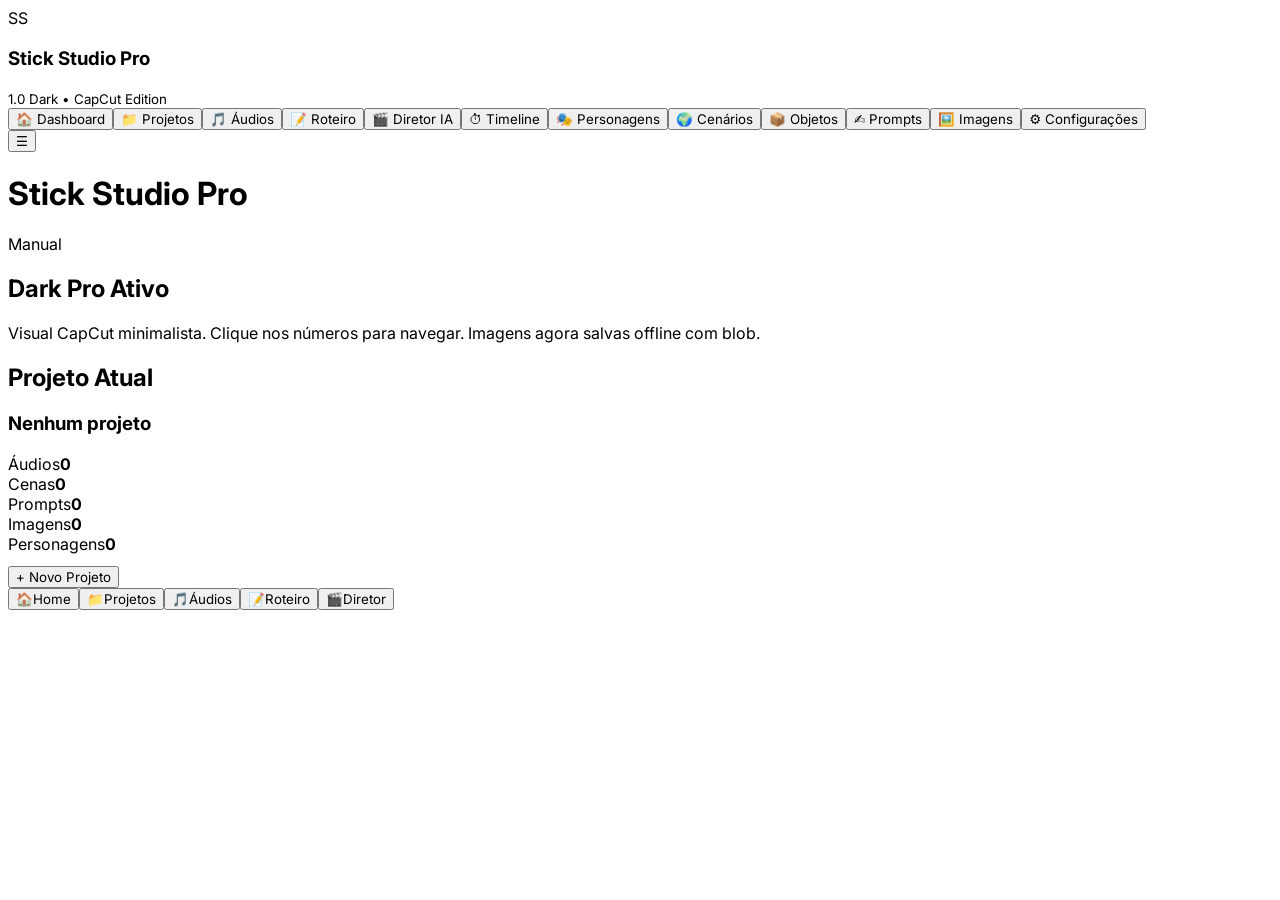
==== index.html @ 5a3b192b "Jj Teste do meu app" ====
<!DOCTYPE html><html lang="pt-BR"><head><meta charset="UTF-8"><meta name="viewport" content="width=device-width,initial-scale=1,maximum-scale=1,viewport-fit=cover">
<title>Stick Studio AI Pro - Dark</title><link rel="manifest" href="manifest.json"><meta name="theme-color" content="#0A0A0A"><link rel="stylesheet" href="css/app.css">
<link rel="preconnect" href="https://fonts.googleapis.com"><style>@import url('https://fonts.googleapis.com/css2?family=Inter:wght@400;500;600;700;800&display=swap');*{font-family:Inter,system-ui,sans-serif}</style>
</head><body>
<aside id="drawer"><div class="drawer-header"><div class="logo">SS</div><div><h3>Stick Studio Pro</h3><small>1.0 Dark • CapCut Edition</small></div></div>
<nav>
<button id="menuDashboard">🏠 Dashboard</button><button id="menuProjects">📁 Projetos</button><button id="menuAudio">🎵 Áudios</button><button id="menuStory">📝 Roteiro</button><button id="menuDirector">🎬 Diretor IA</button><button id="menuTimeline">⏱ Timeline</button><button id="menuCharacters">🎭 Personagens</button><button id="menuLocations">🌍 Cenários</button><button id="menuObjects">📦 Objetos</button><button id="menuPrompts">✍ Prompts</button><button id="menuImages">🖼️ Imagens</button><button id="menuSettings">⚙ Configurações</button>
</nav></aside><div id="overlay"></div>
<header><button id="menuButton">☰</button><h1>Stick Studio Pro</h1><span id="modeBadge">Manual</span></header>
<main id="appPages">
<section id="dashboardPage" class="app-page"><div class="welcome-card"><h2>Dark Pro Ativo</h2><p>Visual CapCut minimalista. Clique nos números para navegar. Imagens agora salvas offline com blob.</p></div>
<div class="dashboard-card"><h2>Projeto Atual</h2><h3 id="currentProject">Nenhum projeto</h3><div class="stats"><div class="stat"><span>Áudios</span><strong id="audioCount">0</strong></div><div class="stat"><span>Cenas</span><strong id="sceneCount">0</strong></div><div class="stat"><span>Prompts</span><strong id="promptCount">0</strong></div><div class="stat"><span>Imagens</span><strong id="imageCount">0</strong></div><div class="stat"><span>Personagens</span><strong id="characterCount">0</strong></div></div><p id="projectStatus" style="color:var(--text2);font-size:12px;margin:12px 0"></p><button id="newProject">+ Novo Projeto</button></div></section>
<section id="projectsPage" class="app-page" style="display:none"><div class="page-header"><h2>Projetos</h2><button id="newProjectPage">Novo</button></div><div id="projectsContainer"></div></section>
<section id="audioPage" class="app-page" style="display:none"><div class="page-header"><h2>Áudios</h2><button id="importAudio">+ Importar</button></div><input type="file" id="audioInput" accept="audio/*" hidden><div id="audioList"></div><audio id="audioPlayer" controls style="display:none;width:100%;margin-top:16px"></audio></section>
<section id="storyPage" class="app-page" style="display:none"><div class="page-header"><h2>Roteiro</h2></div><div class="storyOptions" style="display:flex;gap:10px;margin-bottom:12px"><label><input type="radio" name="storySource" value="manual" checked> Manual</label><label><input type="radio" name="storySource" value="audio"> Áudio</label></div><div id="storyHint" style="background:var(--surface2);padding:12px;border-radius:12px;margin-bottom:12px;font-size:13px;color:var(--text2);border:1px solid var(--border)"></div><textarea id="storyText" rows="14" placeholder="Cena 1 - Floresta&#10;João caminha com uma madeira..."></textarea><div style="margin-top:12px"><button id="saveStory">Salvar roteiro</button></div></section>
<section id="directorPage" class="app-page" style="display:none"><div class="page-header"><h2>Diretor IA</h2><button id="analyzeProject">Analisar</button></div><div class="director-grid"><div class="director-box"><h3>História</h3><pre id="transcriptionView"></pre></div><div class="director-box"><h3>Timeline</h3><div id="timelineView"></div></div><div class="director-box"><h3>Personagens</h3><div id="charactersView"></div></div><div class="director-box"><h3>Cenários</h3><div id="locationsView"></div></div><div class="director-box"><h3>Objetos</h3><div id="objectsView"></div></div><div class="director-box"><h3>Prompts</h3><div id="promptsView"></div></div></div></section>
<section id="timelinePage" class="app-page" style="display:none"><div class="page-header"><h2>Timeline</h2></div><div id="timelineFull"></div></section>
<section id="charactersPage" class="app-page" style="display:none"><div class="page-header"><h2>Personagens</h2></div><div id="charactersList"></div></section>
<section id="locationsPage" class="app-page" style="display:none"><div class="page-header"><h2>Cenários</h2></div><div id="locationsList"></div></section>
<section id="objectsPage" class="app-page" style="display:none"><div class="page-header"><h2>Objetos</h2></div><div id="objectsList"></div></section>
<section id="promptsPage" class="app-page" style="display:none"><div class="page-header"><h2>Prompts</h2></div><div id="promptsList"></div></section>
<section id="imagesPage" class="app-page" style="display:none"><div class="page-header"><h2>Imagens</h2><button id="generateAllImagesBtn">Gerar todas</button></div><div id="imagesFull" class="imageGrid"></div></section>
<section id="settingsPage" class="app-page" style="display:none"><div class="page-header"><h2>Configurações</h2></div><div style="background:var(--surface);border:1px solid var(--border);border-radius:20px;padding:18px">
<h3 style="margin:0 0 8px;font-size:15px">Transcrição</h3><select id="transcriptionProvider"><option value="mock">Mock Offline - teste</option><option value="groq">Groq Whisper - grátis e rápido</option><option value="openai">OpenAI Whisper</option></select>
<div data-trans="groq" style="margin-top:12px"><input id="groqKey" type="password" placeholder="gsk_..."><small style="color:var(--text2);font-size:11px">console.groq.com/keys - 14.400s grátis/dia</small></div>
<div data-trans="openai" style="margin-top:12px"><input id="openaiKey" type="password" placeholder="sk-..."></div>
<hr style="margin:18px 0;border:none;border-top:1px solid var(--border)">
<h3 style="margin:0 0 8px;font-size:15px">Imagens - Pollinations grátis já ativo</h3><select id="imageProvider"><option value="pollinations">Pollinations - Grátis sem chave (recomendado)</option><option value="stability">Stability AI - Alta qualidade</option><option value="gemini">Gemini Imagen 3</option></select>
<div data-img="stability" style="margin-top:12px"><input id="stabilityKey" type="password" placeholder="Stability key sk-..."></div>
<div data-img="gemini" style="margin-top:12px"><input id="geminiKey" type="password" placeholder="Gemini key AIza..."></div>
<button id="saveKeys" style="width:100%;margin-top:18px;background:var(--success);color:#fff;border:none;padding:14px;border-radius:14px;font-weight:700">Salvar tudo</button>
<hr style="margin:18px 0;border:none;border-top:1px solid var(--border)"><button id="clearDBBtn" style="background:transparent;color:var(--danger);border:1px solid rgba(255,59,48,0.2);padding:10px 16px;border-radius:12px;width:100%">Limpar banco local</button>
<p style="font-size:11px;color:var(--text3);margin-top:12px;text-align:center">Pro 1.0 Dark • CapCut Edition • PWA + Lemur Extension</p>
</div></section>
</main>
<nav id="bottomBar"><button id="bottomDashboard">🏠<span>Home</span></button><button id="bottomProjects">📁<span>Projetos</span></button><button id="bottomAudio">🎵<span>Áudios</span></button><button id="bottomStory">📝<span>Roteiro</span></button><button id="bottomDirector">🎬<span>Diretor</span></button></nav>
<script src="js/core/database-upgrade.js"></script><script src="js/core/database.js"></script><script src="js/core/config.js"></script><script src="js/core/utils.js"></script>
<script src="js/project/projects.js"></script><script src="js/project/audio.js"></script><script src="js/project/story.js"></script>
<script src="js/director/transcription.js"></script><script src="js/director/scenes.js"></script><script src="js/director/timeline.js"></script><script src="js/director/characters.js"></script><script src="js/director/locations.js"></script><script src="js/director/objects.js"></script><script src="js/director/prompts.js"></script><script src="js/director/images.js"></script><script src="js/director/image-generator.js"></script><script src="js/director/director.js"></script>
<script src="js/core/ui.js"></script><script src="js/core/navigation.js"></script><script src="js/core/app.js"></script>
<script>if('serviceWorker' in navigator){navigator.serviceWorker.register('./sw.js');}</script>
</body></html>
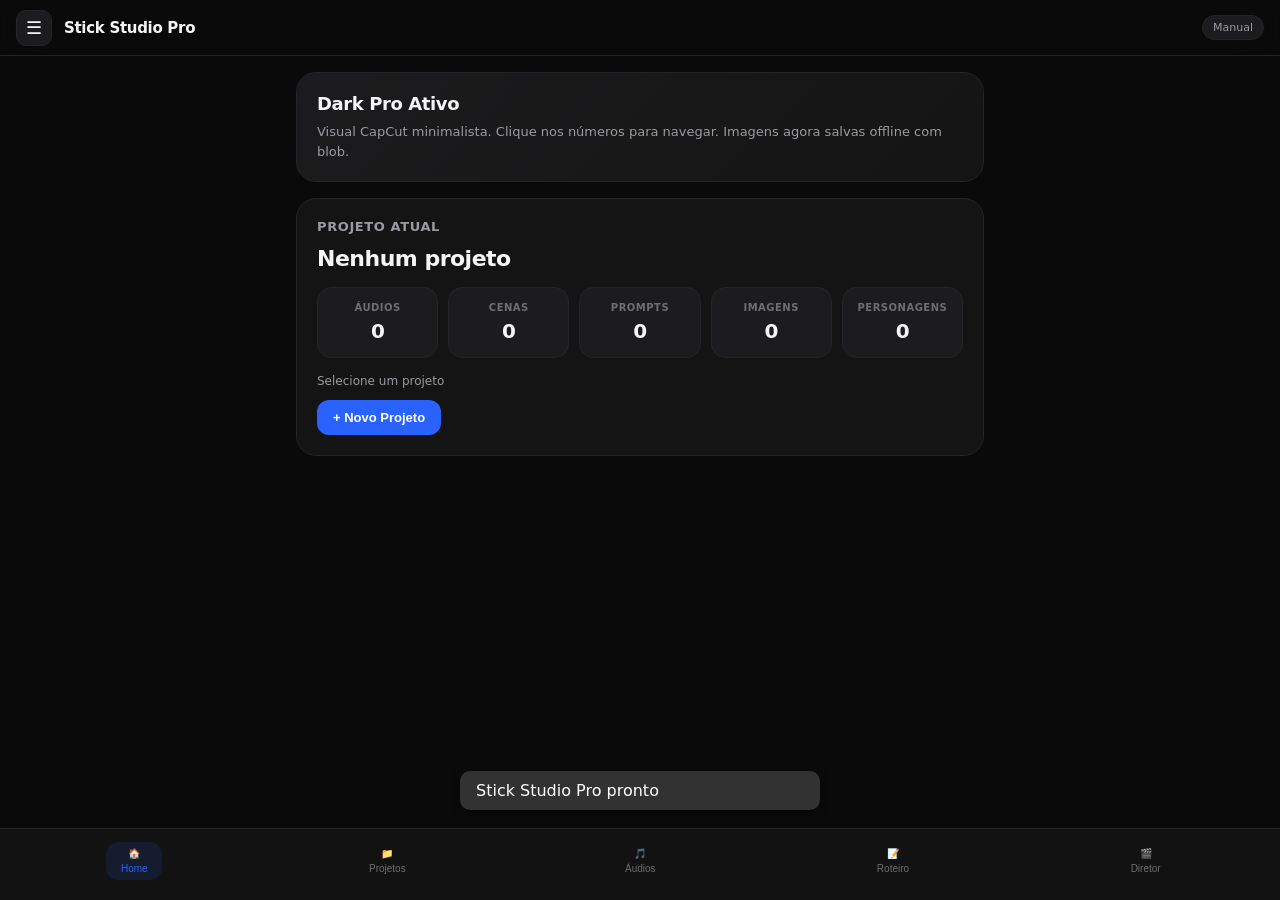
==== commit 8feba5d3: "index.html" ====
--- a/index.html
+++ b/index.html
@@ -1,6 +1,77 @@
 <!DOCTYPE html><html lang="pt-BR"><head><meta charset="UTF-8"><meta name="viewport" content="width=device-width,initial-scale=1,maximum-scale=1,viewport-fit=cover">
-<title>Stick Studio AI Pro - Dark</title><link rel="manifest" href="manifest.json"><meta name="theme-color" content="#0A0A0A"><link rel="stylesheet" href="css/app.css">
-<link rel="preconnect" href="https://fonts.googleapis.com"><style>@import url('https://fonts.googleapis.com/css2?family=Inter:wght@400;500;600;700;800&display=swap');*{font-family:Inter,system-ui,sans-serif}</style>
+<title>Stick Studio AI Pro - Dark</title><meta name="theme-color" content="#0A0A0A"><style>
+:root{
+  --bg:#0A0A0A; --surface:#141414; --surface2:#1C1C1E; --surface3:#232326;
+  --border:#242428; --border2:#2C2C2E; --text:#F5F5F7; --text2:#9A9AA0; --text3:#6E6E73;
+  --accent:#2962FF; --accent2:#4481FF; --success:#00C853; --danger:#FF3B30; --warning:#FFD60A;
+  --radius:16px; --radius2:12px; --radius3:20px; --blur:20px;
+}
+*{box-sizing:border-box;-webkit-tap-highlight-color:transparent}
+html,body{margin:0;padding:0;background:var(--bg);color:var(--text);font-family:Inter,system-ui,-apple-system,Segoe UI,Roboto,sans-serif;min-height:100vh;overflow-x:hidden}
+header{position:fixed;top:0;left:0;right:0;height:56px;background:rgba(10,10,10,0.8);backdrop-filter:blur(var(--blur));-webkit-backdrop-filter:blur(var(--blur));border-bottom:1px solid var(--border);display:flex;align-items:center;padding:0 16px;z-index:100;gap:12px}
+header h1{font-size:15px;font-weight:600;letter-spacing:-0.3px;margin:0}
+#menuButton{background:var(--surface2);border:1px solid var(--border);color:var(--text);width:36px;height:36px;border-radius:10px;display:flex;align-items:center;justify-content:center;font-size:18px;cursor:pointer}
+#modeBadge{margin-left:auto;background:var(--surface2);color:var(--text2);padding:5px 10px;border-radius:20px;font-size:11px;font-weight:500;border:1px solid var(--border)}
+#drawer{position:fixed;top:0;left:0;bottom:0;width:300px;background:rgba(20,20,20,0.96);backdrop-filter:blur(24px);border-right:1px solid var(--border);transform:translateX(-100%);transition:transform .32s cubic-bezier(.32,.72,0,1);z-index:200;padding:0;overflow-y:auto}
+#drawer.open{transform:translateX(0)}
+.drawer-header{padding:24px 20px 16px;border-bottom:1px solid var(--border);display:flex;align-items:center;gap:12px}
+.drawer-header .logo{width:40px;height:40px;background:var(--accent);border-radius:12px;display:flex;align-items:center;justify-content:center;font-weight:800;font-size:16px;color:#fff}
+.drawer-header h3{margin:0;font-size:16px;font-weight:600}
+.drawer-header small{color:var(--text2);font-size:11px;display:block}
+#drawer nav{padding:12px}
+#drawer nav button{width:100%;text-align:left;background:transparent;border:none;color:var(--text2);padding:12px 14px;border-radius:12px;font-size:14px;font-weight:500;display:flex;align-items:center;gap:10px;cursor:pointer;transition:.2s;margin-bottom:2px}
+#drawer nav button:hover{background:var(--surface2);color:var(--text)}
+#drawer nav button.active{background:var(--accent);color:#fff;box-shadow:0 4px 16px rgba(41,98,255,0.3)}
+#overlay{position:fixed;inset:0;background:rgba(0,0,0,0.5);opacity:0;pointer-events:none;transition:.3s;z-index:150}
+#overlay.show{opacity:1;pointer-events:auto}
+main{padding:72px 16px 92px;max-width:720px;margin:0 auto}
+.app-page{animation:fadeIn .28s ease}
+@keyframes fadeIn{from{opacity:0;transform:translateY(8px)}to{opacity:1;transform:translateY(0)}}
+.welcome-card{background:linear-gradient(135deg,var(--surface2) 0%,var(--surface) 100%);border:1px solid var(--border);border-radius:var(--radius3);padding:20px;margin-bottom:16px}
+.welcome-card h2{margin:0 0 8px;font-size:18px;font-weight:700;letter-spacing:-0.4px}
+.welcome-card p{margin:0;color:var(--text2);font-size:13px;line-height:1.5}
+.dashboard-card{background:var(--surface);border:1px solid var(--border);border-radius:var(--radius3);padding:20px}
+.dashboard-card h2{font-size:13px;font-weight:600;color:var(--text2);text-transform:uppercase;letter-spacing:0.6px;margin:0 0 12px}
+.dashboard-card h3{font-size:22px;font-weight:700;margin:0 0 16px;letter-spacing:-0.5px}
+.stats{display:grid;grid-template-columns:repeat(3,1fr);gap:10px;margin-bottom:16px}
+.stat{background:var(--surface2);border:1px solid var(--border);border-radius:14px;padding:14px 12px;text-align:center;cursor:pointer;transition:.2s}
+.stat:active{transform:scale(0.97)} .stat span{display:block;font-size:10px;font-weight:600;color:var(--text3);text-transform:uppercase;letter-spacing:0.5px;margin-bottom:6px}
+.stat strong{display:block;font-size:20px;font-weight:700;letter-spacing:-0.5px}
+.page-header{display:flex;align-items:center;justify-content:space-between;margin-bottom:16px;gap:12px}
+.page-header h2{margin:0;font-size:20px;font-weight:700;letter-spacing:-0.5px}
+.page-header button, #newProject, #newProjectPage, #importAudio, #saveStory, #analyzeProject, #generateAllImagesBtn{background:var(--accent);color:#fff;border:none;padding:10px 16px;border-radius:12px;font-weight:600;font-size:13px;cursor:pointer;transition:.2s}
+.page-header button:active, #newProject:active{transform:scale(0.97)}
+textarea#storyText{width:100%;background:var(--surface);border:1px solid var(--border);border-radius:16px;color:var(--text);padding:16px;font-size:14px;line-height:1.6;resize:vertical;min-height:260px;outline:none}
+textarea#storyText:focus{border-color:var(--accent);box-shadow:0 0 0 3px rgba(41,98,255,0.15)}
+.storyOptions label{background:var(--surface2);border:1px solid var(--border);padding:8px 14px;border-radius:20px;font-size:13px;cursor:pointer;display:flex;align-items:center;gap:6px}
+.storyOptions input{accent-color:var(--accent)}
+.director-grid{display:grid;gap:12px}
+.director-box{background:var(--surface);border:1px solid var(--border);border-radius:16px;overflow:hidden}
+.director-box h3{margin:0;padding:14px 16px;font-size:13px;font-weight:600;color:var(--text2);text-transform:uppercase;letter-spacing:0.5px;border-bottom:1px solid var(--border);background:var(--surface2)}
+.director-box pre, .director-box>div{padding:16px;margin:0;font-size:13px;line-height:1.6;white-space:pre-wrap;word-break:break-word;max-height:320px;overflow:auto}
+.timelineItem{background:var(--surface2);border:1px solid var(--border);border-radius:12px;padding:14px;margin-bottom:10px}
+.timelineBar{height:6px;background:var(--surface3);border-radius:3px;margin-top:10px;overflow:hidden}
+.timelineFill{height:100%;background:linear-gradient(90deg,var(--accent),var(--accent2));border-radius:3px}
+.projectItem{background:var(--surface);border:1px solid var(--border);border-radius:16px;padding:16px;margin-bottom:12px;transition:.2s}
+.projectItem.selected{border-color:var(--accent);box-shadow:0 0 0 1px var(--accent),0 8px 24px rgba(41,98,255,0.15)}
+.projectItem h3{margin:0 0 6px;font-size:16px;font-weight:600}
+.projectItem small{color:var(--text2);font-size:12px}
+.emptyAudio{text-align:center;padding:40px 20px;background:var(--surface);border:1px dashed var(--border2);border-radius:16px;color:var(--text2)}
+.emptyAudio strong{display:block;margin:8px 0 4px;color:var(--text)}
+.imageGrid{display:grid;grid-template-columns:1fr;gap:12px}
+@media(min-width:600px){.imageGrid{grid-template-columns:repeat(2,1fr)}.stats{grid-template-columns:repeat(5,1fr)}}
+#bottomBar{position:fixed;bottom:0;left:0;right:0;height:72px;background:rgba(20,20,20,0.85);backdrop-filter:blur(var(--blur));-webkit-backdrop-filter:blur(var(--blur));border-top:1px solid var(--border);display:flex;justify-content:space-around;align-items:center;padding:0 8px 8px;z-index:90}
+#bottomBar button{background:transparent;border:none;color:var(--text3);font-size:10px;font-weight:500;display:flex;flex-direction:column;align-items:center;gap:4px;padding:6px 10px;border-radius:12px;cursor:pointer;transition:.2s;min-width:56px}
+#bottomBar button.active{color:var(--accent);background:rgba(41,98,255,0.12)}
+#bottomBar button:active{transform:scale(0.92)}
+#appLoading{position:fixed;inset:0;background:rgba(0,0,0,0.88);backdrop-filter:blur(12px);display:flex;align-items:center;justify-content:center;z-index:9999;color:#fff;font-size:15px;font-weight:600;letter-spacing:-0.2px}
+#toastContainer{position:fixed;bottom:88px;left:50%;transform:translateX(-50%);z-index:9999;display:flex;flex-direction:column;gap:8px;pointer-events:none;width:90%;max-width:360px}
+select,input[type=text],input[type=password]{width:100%;background:var(--surface2);border:1px solid var(--border);color:var(--text);padding:12px 14px;border-radius:12px;font-size:14px;outline:none;transition:.2s}
+select:focus,input:focus{border-color:var(--accent);box-shadow:0 0 0 3px rgba(41,98,255,0.12)}
+.memoryItem{padding:10px 12px;background:var(--surface2);border:1px solid var(--border);border-radius:10px;margin-bottom:8px;font-size:13px}
+.promptCard{background:var(--surface);border:1px solid var(--border);border-radius:14px;padding:14px;margin-bottom:12px}
+</style>
+
 </head><body>
 <aside id="drawer"><div class="drawer-header"><div class="logo">SS</div><div><h3>Stick Studio Pro</h3><small>1.0 Dark • CapCut Edition</small></div></div>
 <nav>
@@ -34,9 +105,1879 @@
 </div></section>
 </main>
 <nav id="bottomBar"><button id="bottomDashboard">🏠<span>Home</span></button><button id="bottomProjects">📁<span>Projetos</span></button><button id="bottomAudio">🎵<span>Áudios</span></button><button id="bottomStory">📝<span>Roteiro</span></button><button id="bottomDirector">🎬<span>Diretor</span></button></nav>
-<script src="js/core/database-upgrade.js"></script><script src="js/core/database.js"></script><script src="js/core/config.js"></script><script src="js/core/utils.js"></script>
-<script src="js/project/projects.js"></script><script src="js/project/audio.js"></script><script src="js/project/story.js"></script>
-<script src="js/director/transcription.js"></script><script src="js/director/scenes.js"></script><script src="js/director/timeline.js"></script><script src="js/director/characters.js"></script><script src="js/director/locations.js"></script><script src="js/director/objects.js"></script><script src="js/director/prompts.js"></script><script src="js/director/images.js"></script><script src="js/director/image-generator.js"></script><script src="js/director/director.js"></script>
-<script src="js/core/ui.js"></script><script src="js/core/navigation.js"></script><script src="js/core/app.js"></script>
-<script>if('serviceWorker' in navigator){navigator.serviceWorker.register('./sw.js');}</script>
+
+
+
+
+
+<script>
+/* =====================================================
+   Stick Studio AI - FIXED
+   database-upgrade.js
+===================================================== */
+const DatabaseUpgrade = {
+    upgrade(db, event) {
+        this.createProjects(db);
+        this.createAudios(db);
+        this.createSettings(db);
+        this.createMetadata(db);
+        this.createSimpleStore(db, "transcriptions");
+        this.createSimpleStore(db, "scenes");
+        this.createSimpleStore(db, "characters");
+        this.createSimpleStore(db, "locations");
+        this.createSimpleStore(db, "objects");
+        this.createSimpleStore(db, "prompts");
+        this.createSimpleStore(db, "images");
+        this.createSimpleStore(db, "queue");
+    },
+
+    createProjects(db){
+        if(db.objectStoreNames.contains("projects")) return;
+        db.createObjectStore("projects", { keyPath:"id" }); // id = Date.now(), não autoIncrement
+    },
+
+    createAudios(db){
+        if(db.objectStoreNames.contains("audios")) return;
+        const store = db.createObjectStore("audios", { keyPath:"id" });
+        store.createIndex("projectId", "projectId", { unique:false });
+    },
+
+    createSettings(db){
+        if(db.objectStoreNames.contains("settings")) return;
+        db.createObjectStore("settings", { keyPath:"id" });
+    },
+
+    createMetadata(db){
+        if(db.objectStoreNames.contains("metadata")) return;
+        db.createObjectStore("metadata", { keyPath:"key" });
+    },
+
+    createSimpleStore(db,name){
+        if(db.objectStoreNames.contains(name)) return;
+        const store = db.createObjectStore(name, { keyPath:"id" });
+        store.createIndex("projectId", "projectId", { unique:false });
+    }
+};
+
+/* =====================================================
+   Stick Studio AI - FIXED
+   database.js
+===================================================== */
+const Database = {
+    DB_NAME: "StickStudioAI",
+    DB_VERSION: 4, // bump para garantir upgrade limpo
+    db: null,
+
+    init() {
+        return new Promise((resolve, reject) => {
+            const request = indexedDB.open(this.DB_NAME, this.DB_VERSION);
+
+            request.onupgradeneeded = (event) => {
+                const db = event.target.result;
+                console.log("[DB] Upgrade para v" + this.DB_VERSION);
+                if (typeof DatabaseUpgrade !== "undefined") {
+                    DatabaseUpgrade.upgrade(db, event);
+                }
+            };
+
+            request.onblocked = () => {
+                console.warn("[DB] Upgrade bloqueado, feche outras abas");
+            };
+
+            request.onsuccess = (event) => {
+                this.db = event.target.result;
+                this.db.onversionchange = () => {
+                    this.db.close();
+                    alert("Banco atualizado, recarregue a página");
+                };
+                console.log("Banco iniciado.");
+                resolve(this.db);
+            };
+
+            request.onerror = (event) => {
+                console.error("[DB] Erro", event.target.error);
+                reject(event.target.error);
+            };
+        });
+    },
+
+    getStore(storeName, mode = "readonly") {
+        if (!this.db) throw new Error("Database não iniciado");
+        const tx = this.db.transaction(storeName, mode);
+        return tx.objectStore(storeName);
+    },
+
+    // compat com código antigo
+    transaction(store, mode = "readonly") {
+        return this.getStore(store, mode);
+    },
+
+    async getAll(storeName) {
+        return new Promise((resolve, reject) => {
+            const store = this.getStore(storeName);
+            const req = store.getAll();
+            req.onsuccess = () => resolve(req.result);
+            req.onerror = () => reject(req.error);
+        });
+    },
+
+    async put(storeName, value) {
+        return new Promise((resolve, reject) => {
+            const store = this.getStore(storeName, "readwrite");
+            const req = store.put(value);
+            req.onsuccess = () => resolve(req.result);
+            req.onerror = () => reject(req.error);
+        });
+    }
+};
+
+/* =====================================================
+   Stick Studio AI - CONFIG FIX 0.8.2
+   Compatível com código antigo e novo
+===================================================== */
+const Config = {
+    // === IMAGEM ===
+    getImageProvider(){ return localStorage.getItem("ss_image_provider") || "pollinations"; },
+    setImageProvider(p){ localStorage.setItem("ss_image_provider", p); },
+    // alias antigo que causava o erro da sua print
+    getProvider(){ return this.getImageProvider(); },
+    setProvider(p){ return this.setImageProvider(p); },
+
+    getStabilityKey(){ return localStorage.getItem("ss_stability_key") || ""; },
+    setStabilityKey(k){ localStorage.setItem("ss_stability_key", (k||"").trim()); },
+    getGeminiKey(){ return localStorage.getItem("ss_gemini_key") || ""; },
+    setGeminiKey(k){ localStorage.setItem("ss_gemini_key", (k||"").trim()); },
+
+    // === TRANSCRIÇÃO ===
+    getTranscriptionProvider(){ return localStorage.getItem("ss_transcription_provider") || "mock"; },
+    setTranscriptionProvider(p){ localStorage.setItem("ss_transcription_provider", p); },
+    getGroqKey(){ return localStorage.getItem("ss_groq_key") || ""; },
+    setGroqKey(k){ localStorage.setItem("ss_groq_key", (k||"").trim()); },
+    getOpenAIKey(){ return localStorage.getItem("ss_openai_key") || ""; },
+    setOpenAIKey(k){ localStorage.setItem("ss_openai_key", (k||"").trim()); },
+
+    hasImageKey(){
+        const p=this.getImageProvider();
+        if(p==="pollinations") return true;
+        if(p==="stability") return !!this.getStabilityKey();
+        if(p==="gemini") return !!this.getGeminiKey();
+        return false;
+    },
+    hasTranscriptionKey(){
+        const p=this.getTranscriptionProvider();
+        if(p==="mock" || p==="browser") return true;
+        if(p==="groq") return !!this.getGroqKey();
+        if(p==="openai") return !!this.getOpenAIKey();
+        return false;
+    }
+};
+
+/* =====================================================
+   Stick Studio AI - FIXED
+   utils.js
+===================================================== */
+const Utils = {
+    formatBytes(bytes) {
+        if (bytes === 0) return "0 B";
+        const k = 1024;
+        const sizes = ["B","KB","MB","GB"];
+        const i = Math.floor(Math.log(bytes) / Math.log(k));
+        return (bytes / Math.pow(k, i)).toFixed(2) + " " + sizes[i];
+    },
+
+    formatTime(seconds) {
+        if (!seconds || isNaN(seconds)) return "00:00";
+        const min = Math.floor(seconds / 60);
+        const sec = Math.floor(seconds % 60);
+        return String(min).padStart(2,"0") + ":" + String(sec).padStart(2,"0");
+    },
+
+    formatDate(date) {
+        return new Date(date).toLocaleDateString("pt-BR", { day:"2-digit", month:"2-digit", year:"numeric" });
+    },
+
+    uuid() {
+        return Date.now().toString(36) + Math.random().toString(36).substring(2,10);
+    },
+
+    download(blob, fileName){
+        const url = URL.createObjectURL(blob);
+        const a = document.createElement("a");
+        a.href = url; a.download = fileName;
+        document.body.appendChild(a);
+        a.click();
+        a.remove();
+        setTimeout(()=>URL.revokeObjectURL(url), 1000);
+    },
+
+    clone(obj){ return typeof structuredClone === "function" ? structuredClone(obj) : JSON.parse(JSON.stringify(obj)); },
+
+    debounce(callback, delay=300){
+        let timer;
+        return (...args)=>{ clearTimeout(timer); timer=setTimeout(()=>callback(...args), delay); };
+    },
+
+    sleep(ms){ return new Promise(r=>setTimeout(r, ms)); },
+
+    capitalize(t){ if(!t) return ""; return t.charAt(0).toUpperCase() + t.slice(1); },
+
+    fileExtension(name){ return (name.split(".").pop() || "").toLowerCase(); },
+
+    isAudio(file){ return !!file && file.type.startsWith("audio/"); }
+};
+
+/* =====================================================
+   Stick Studio AI - FINAL HÍBRIDO
+   projects.js - Mescla seu original + correções
+===================================================== */
+const Projects = {
+    list: [],
+    current: null,
+
+    async load() {
+        return new Promise((resolve, reject) => {
+            try {
+                const store = Database.transaction("projects");
+                const request = store.getAll();
+                request.onsuccess = () => {
+                    this.list = request.result || [];
+                    this.render();
+                    this.restoreLastProject();
+                    console.log(`${this.list.length} projeto(s) carregado(s)`);
+                    resolve(this.list);
+                };
+                request.onerror = () => reject(request.error);
+            } catch(e){
+                console.warn("[Projects] fallback localStorage", e);
+                this.list = JSON.parse(localStorage.getItem("ss_projects")||"[]");
+                this.render();
+                resolve(this.list);
+            }
+        });
+    },
+
+    async create(name) {
+        if (!name) name = prompt("Nome do projeto:", `Projeto ${this.list.length+1}`);
+        if (!name) return;
+
+        // Seu original criava só {name, created, status}
+        // Final adiciona campos que o Director precisa sem quebrar o autoIncrement
+        const project = {
+            name: name.trim(),
+            created: new Date().toISOString(),
+            updated: new Date().toISOString(),
+            status: "Novo",
+            storySource: "manual",
+            storyText: ""
+        };
+
+        return new Promise((resolve) => {
+            try {
+                const store = Database.transaction("projects", "readwrite");
+                const req = store.add(project);
+                req.onsuccess = (e) => {
+                    // pega ID gerado pelo IndexedDB
+                    project.id = e.target.result;
+                };
+                store.transaction.oncomplete = async () => {
+                    await this.load();
+                    // abre automaticamente o que acabou de criar
+                    if(project.id) await this.open(project.id);
+                    resolve(project);
+                };
+            } catch(e){
+                project.id = Date.now();
+                this.list.push(project);
+                localStorage.setItem("ss_projects", JSON.stringify(this.list));
+                this.render();
+                resolve(project);
+            }
+        });
+    },
+
+    async open(id) {
+        const project = this.list.find(p => String(p.id) === String(id));
+        if (!project) return;
+
+        this.current = project;
+        localStorage.setItem("lastProject", String(id));
+        localStorage.setItem("stickstudio_last_project", String(id));
+
+        // CORREÇÃO: seu original não limpava os módulos nem carregava áudios do projeto
+        if (typeof Scenes !== "undefined") Scenes.clear();
+        if (typeof Characters !== "undefined") Characters.clear();
+        if (typeof Locations !== "undefined") Locations.clear();
+        if (typeof Objects !== "undefined") Objects.clear();
+        if (typeof Prompts !== "undefined") Prompts.clear();
+        if (typeof Timeline !== "undefined") Timeline.clear();
+        if (typeof Transcription !== "undefined") Transcription.clear();
+
+        // Restaura história do projeto
+        if (typeof Story !== "undefined") {
+            Story.setSource(project.storySource || "manual");
+            Story.setText(project.storyText || "");
+        }
+
+        // Carrega áudios filtrados por projeto (seu original não fazia)
+        if (typeof AudioManager !== "undefined") {
+            AudioManager.load();
+        }
+
+        if (typeof UI !== "undefined") UI.updateDashboard();
+        this.render();
+
+        console.log("[Projects] Aberto:", project.name);
+    },
+
+    restoreLastProject() {
+        const id = Number(localStorage.getItem("lastProject") || localStorage.getItem("stickstudio_last_project"));
+        if (!id) return;
+        // evita loop infinito se load() chamar restore que chama open
+        if(this.current && String(this.current.id)===String(id)) return;
+        const exists = this.list.some(p=>String(p.id)===String(id));
+        if(exists) this.open(id);
+    },
+
+    rename(id) {
+        const project = this.list.find(p => String(p.id)===String(id));
+        if (!project) return;
+        const newName = prompt("Novo nome:", project.name);
+        if (!newName) return;
+        project.name = newName.trim();
+        project.updated = new Date().toISOString();
+        try{
+            const store = Database.transaction("projects", "readwrite");
+            store.put(project);
+            store.transaction.oncomplete = () => this.load();
+        }catch{
+            localStorage.setItem("ss_projects", JSON.stringify(this.list));
+            this.render();
+        }
+    },
+
+    remove(id) {
+        const project = this.list.find(p => String(p.id)===String(id));
+        if (!project) return;
+        if (!confirm(`Excluir "${project.name}"?`)) return;
+
+        try{
+            const store = Database.transaction("projects", "readwrite");
+            store.delete(id);
+            store.transaction.oncomplete = () => {
+                if (this.current && String(this.current.id)===String(id)) {
+                    this.current = null;
+                    localStorage.removeItem("lastProject");
+                    localStorage.removeItem("stickstudio_last_project");
+                }
+                this.load();
+                if(typeof UI !== "undefined") UI.updateDashboard();
+            };
+        }catch{
+            this.list = this.list.filter(p=>String(p.id)!==String(id));
+            localStorage.setItem("ss_projects", JSON.stringify(this.list));
+            if (this.current && String(this.current.id)===String(id)) this.current=null;
+            this.render();
+        }
+    },
+
+    // compat com meu código
+    getAll(){ return this.list; },
+    async updateCurrent(patch){
+        if(!this.current) return;
+        Object.assign(this.current, patch, {updated: new Date().toISOString()});
+        try{
+            const store = Database.transaction("projects","readwrite");
+            store.put(this.current);
+        }catch{
+            localStorage.setItem("ss_projects", JSON.stringify(this.list));
+        }
+    },
+
+    render() {
+        const container = document.getElementById("projectsContainer");
+        if (!container) return;
+        container.innerHTML = "";
+        if (this.list.length === 0) {
+            container.innerHTML = `<div class="emptyAudio"><strong>Nenhum projeto.</strong><small>Crie seu primeiro projeto.</small></div>`;
+            return;
+        }
+        this.list.forEach(project => {
+            const card = document.createElement("div");
+            card.className = "projectItem fadeIn";
+            if (this.current && String(this.current.id)===String(project.id)) card.classList.add("selected");
+            card.innerHTML = `
+                <h3>${project.name}</h3>
+                <small>${project.status} • ${Utils.formatDate(project.created)}</small>
+                <div class="audioButtons mt-20">
+                    <button class="audioPlay">Abrir</button>
+                    <button class="audioDelete">Excluir</button>
+                </div>`;
+            card.querySelector(".audioPlay").onclick = () => this.open(project.id);
+            card.querySelector(".audioDelete").onclick = () => this.remove(project.id);
+            card.ondblclick = () => this.rename(project.id);
+            container.appendChild(card);
+        });
+    }
+};
+
+/* =====================================================
+   Stick Studio AI - FINAL HÍBRIDO
+   audio.js - Seu original + correções de compatibilidade
+===================================================== */
+const AudioManager = {
+    player: null,
+    input: null,
+    listElement: null,
+    audios: [],
+    currentAudio: null,
+
+    init() {
+        this.player = document.getElementById("audioPlayer");
+        this.input = document.getElementById("audioInput");
+        this.listElement = document.getElementById("audioList");
+        this.bindButtons();
+        console.log("[Audio] init");
+    },
+
+    bindButtons() {
+        const importButton = document.getElementById("importAudio");
+        if (importButton) {
+            importButton.onclick = () => {
+                if (!Projects.current) { alert("Abra um projeto primeiro."); return; }
+                this.input?.click();
+            };
+        }
+        if (this.input) {
+            this.input.onchange = (event) => {
+                const file = event.target.files[0];
+                if (!file) return;
+                if (!Utils.isAudio(file)) { alert("Arquivo inválido. Selecione um áudio."); return; }
+                this.import(file);
+                this.input.value = "";
+            };
+        }
+    },
+
+    import(file) {
+        if(!Projects.current){ alert("Nenhum projeto aberto"); return; }
+        UI.showLoading?.("Importando áudio...");
+
+        const audio = new Audio();
+        audio.preload = "metadata";
+        audio.src = URL.createObjectURL(file);
+
+        audio.onloadedmetadata = () => {
+            const data = {
+                projectId: Projects.current.id,
+                name: file.name,
+                blob: file,
+                size: file.size,
+                duration: audio.duration || 0,
+                type: file.type,
+                created: new Date().toISOString(),
+                main: this.audios.length === 0 // primeiro vira principal automaticamente
+            };
+
+            try{
+                const store = Database.transaction("audios", "readwrite");
+                store.add(data);
+                store.transaction.oncomplete = () => {
+                    URL.revokeObjectURL(audio.src);
+                    UI.hideLoading?.();
+                    UI.toast?.("Áudio importado.");
+                    this.load();
+                };
+                store.transaction.onerror = () => {
+                    UI.hideLoading?.();
+                    alert("Erro ao salvar áudio no banco");
+                };
+            }catch(e){
+                console.warn("[Audio] fallback", e);
+                data.id = Date.now();
+                this.audios.push(data);
+                this.render(this.audios);
+                UI.hideLoading?.();
+            }
+        };
+        audio.onerror = () => {
+            UI.hideLoading?.();
+            alert("Não foi possível ler este áudio");
+        };
+    },
+
+    // seu original + alias loadByProject para compatibilidade com meu Director
+    load() {
+        if (!Projects.current) { this.render([]); return; }
+        try{
+            const store = Database.transaction("audios");
+            const index = store.index("projectId");
+            const request = index.getAll(Projects.current.id);
+            request.onsuccess = () => {
+                this.audios = request.result || [];
+                this.render(this.audios);
+                UI.updateDashboard?.();
+            };
+        }catch(e){
+            console.warn("[Audio] load fallback", e);
+            this.audios = JSON.parse(localStorage.getItem(`ss_audios_${Projects.current.id}`)||"[]");
+            this.render(this.audios);
+        }
+    },
+    loadByProject(projectId){ 
+        // compat: meu código chamava loadByProject, seu original chamava load()
+        if(projectId && Projects.current && String(Projects.current.id)!==String(projectId)) return;
+        return this.load(); 
+    },
+
+    render(list) {
+        if(!this.listElement) return;
+        this.listElement.innerHTML = "";
+        if (!list || list.length === 0) {
+            this.listElement.innerHTML = `<div class="emptyAudio"><div class="audioEmptyIcon">🎵</div><strong>Nenhum áudio.</strong><small>Importe um áudio para começar.</small></div>`;
+            return;
+        }
+        list.sort((a, b) => (a.main && !b.main) ? -1 : (!a.main && b.main) ? 1 : 0);
+        list.forEach(audio => this.createCard(audio));
+    },
+
+    createCard(audio) {
+        const card = document.createElement("div");
+        card.className = "audioItem fadeIn";
+        if (audio.main) card.classList.add("mainAudio");
+        const size = Utils.formatBytes(audio.size);
+        const duration = Utils.formatTime(audio.duration);
+        const date = Utils.formatDate(audio.created);
+        card.innerHTML = `
+            <div class="audioTop">
+                <div class="audioLeft">
+                    <div class="audioIcon">🎵</div>
+                    <div class="audioInfo">
+                        <div class="audioName">${audio.name}</div>
+                        <div class="audioSize">${size}</div>
+                        <div class="audioDuration">⏱ ${duration}</div>
+                        <div class="audioDate">📅 ${date}</div>
+                        ${audio.main ? `<div class="audioMain">⭐ Áudio Principal</div>` : ""}
+                    </div>
+                </div>
+                <div class="audioButtons">
+                    <button class="audioPlay">▶</button>
+                    <button class="audioRename">✏</button>
+                    <button class="audioMainBtn">⭐</button>
+                    <button class="audioDelete">🗑</button>
+                </div>
+            </div>`;
+        card.querySelector(".audioPlay").onclick = () => this.play(audio);
+        card.querySelector(".audioRename").onclick = () => this.rename(audio.id);
+        card.querySelector(".audioMainBtn").onclick = () => this.setMain(audio.id);
+        card.querySelector(".audioDelete").onclick = () => this.remove(audio.id);
+        this.listElement.appendChild(card);
+    },
+
+    play(audio) {
+        if (!audio || !audio.blob) { alert("Áudio sem arquivo. Reimporte."); return; }
+        if (this.player?.src) URL.revokeObjectURL(this.player.src);
+        this.currentAudio = audio;
+        if(!this.player) return;
+        this.player.src = URL.createObjectURL(audio.blob);
+        this.player.style.display = "block";
+        this.player.play();
+    },
+
+    rename(id) {
+        const audio = this.audios.find(a => String(a.id)===String(id));
+        if (!audio) return;
+        const newName = prompt("Novo nome do áudio:", audio.name);
+        if (!newName) return;
+        audio.name = newName.trim();
+        try{
+            const store = Database.transaction("audios", "readwrite");
+            store.put(audio);
+            store.transaction.oncomplete = () => { UI.toast?.("Áudio renomeado."); this.load(); };
+        }catch{ this.render(this.audios); }
+    },
+
+    setMain(id) {
+        try{
+            const store = Database.transaction("audios", "readwrite");
+            this.audios.forEach(a => { a.main = String(a.id)===String(id); store.put(a); });
+            store.transaction.oncomplete = () => { UI.toast?.("Áudio principal definido."); this.load(); };
+        }catch{
+            this.audios.forEach(a=>a.main=String(a.id)===String(id));
+            this.render(this.audios);
+        }
+    },
+
+    remove(id) {
+        const audio = this.audios.find(a => String(a.id)===String(id));
+        if (!audio) return;
+        if (!confirm(`Excluir "${audio.name}"?`)) return;
+        try{
+            const store = Database.transaction("audios", "readwrite");
+            store.delete(id);
+            store.transaction.oncomplete = () => {
+                if (this.currentAudio && String(this.currentAudio.id)===String(id)) {
+                    this.player?.pause(); if(this.player){ this.player.removeAttribute("src"); this.player.style.display="none"; }
+                    this.currentAudio = null;
+                }
+                UI.toast?.("Áudio removido."); this.load();
+            };
+        }catch{
+            this.audios = this.audios.filter(a=>String(a.id)!==String(id));
+            this.render(this.audios);
+        }
+    },
+
+    // Métodos que faltavam no seu original mas que meu Director/UI usam
+    getAll(){ return this.audios; },
+    getMainAudio() { return this.audios.find(a => a.main) || this.audios[0] || null; },
+    getById(id){ return this.audios.find(a=>String(a.id)===String(id)); },
+    count(){ return this.audios.length; },
+    totalDuration(){ return this.audios.reduce((t,a)=>t+(a.duration||0),0); },
+    totalSize(){ return this.audios.reduce((t,a)=>t+(a.size||0),0); },
+    stop(){ this.player?.pause(); if(this.player) this.player.currentTime=0; },
+    pause(){ this.player?.pause(); },
+    resume(){ this.player?.play(); },
+    clearPlayer(){ if(!this.player) return; this.player.pause(); this.player.removeAttribute("src"); this.player.load(); this.player.style.display="none"; this.currentAudio=null; }
+};
+
+/* =====================================================
+   Stick Studio AI - FINAL HÍBRIDO
+   story.js - Seu original + persistência
+===================================================== */
+const Story = {
+    source: "manual", // manual | audio
+    text: "",
+    audio: null,
+
+    setSource(source) {
+        this.source = source==="audio"?"audio":"manual";
+        // NOVO: persiste no projeto para não perder ao trocar de aba
+        if(Projects?.current){
+            Projects.updateCurrent?.({ storySource: this.source });
+        }
+        localStorage.setItem("ss_story_source", this.source);
+        if(typeof UI !== "undefined") UI.updateStoryUI?.();
+    },
+
+    getSource() { return this.source; },
+
+    setText(text, persist=true) {
+        this.text = (text || "").trim();
+        if(persist && Projects?.current){
+            Projects.updateCurrent?.({ storyText: this.text });
+        }
+        localStorage.setItem("ss_story_text", this.text);
+    },
+
+    append(text) {
+        this.text += "\n" + (text||"");
+        this.setText(this.text);
+    },
+
+    getText() { return this.text; },
+
+    clear() {
+        this.text = "";
+        this.audio = null;
+        localStorage.removeItem("ss_story_text");
+    },
+
+    hasStory() { return this.text.trim().length > 10; },
+
+    setAudio(audio) { this.audio = audio; },
+    getAudio() { return this.audio; },
+
+    async loadFromAudio(audio) {
+        if (!audio) return false;
+        this.audio = audio;
+        this.source = "audio";
+        try{
+            const txt = await Transcription.process(audio);
+            this.text = txt || "";
+            this.setText(this.text);
+            return true;
+        }catch(e){
+            console.error("[Story] loadFromAudio falhou", e);
+            return false;
+        }
+    },
+
+    loadFromManual(text) {
+        this.source = "manual";
+        this.text = (text || "").trim();
+        this.setText(this.text);
+        return true;
+    }
+};
+
+/* =====================================================
+   Stick Studio AI - FINAL
+   transcription.js - Áudio e Manual 100% funcional
+   Providers: mock (offline), groq (recomendado), openai, browser
+===================================================== */
+const Transcription = {
+    text: "",
+    language: "pt-BR",
+    status: "idle",
+
+    // Método principal chamado pelo Director e Story
+    async process(audio) {
+        this.status = "processing";
+        const provider = Config.getTranscriptionProvider?.() || "mock";
+        console.log(`[Transcription] Provider: ${provider}`, audio?.name);
+
+        try {
+            if (!audio) throw new Error("Nenhum áudio encontrado. Defina um áudio principal em Áudios.");
+
+            let resultText = "";
+
+            if (provider === "groq") {
+                resultText = await this.transcribeWithGroq(audio);
+            } else if (provider === "openai") {
+                resultText = await this.transcribeWithOpenAI(audio);
+            } else if (provider === "browser") {
+                resultText = await this.transcribeWithBrowser(audio);
+            } else {
+                resultText = await this.transcribeMock(audio);
+            }
+
+            this.text = (resultText || "").trim();
+            if(!this.text) throw new Error("Transcrição vazia retornada");
+
+            this.status = "finished";
+            UI.toast?.("Transcrição concluída");
+            return this.text;
+
+        } catch (e) {
+            this.status = "error";
+            console.error("[Transcription] erro", e);
+            // fallback para mock para não travar o fluxo
+            if(provider !== "mock"){
+                UI.toast?.(`Falha no ${provider}, usando modo offline`);
+                const fallback = await this.transcribeMock(audio);
+                this.text = fallback;
+                this.status = "finished";
+                return this.text;
+            }
+            throw e;
+        }
+    },
+
+    // ===== MOCK INTELIGENTE (offline, funciona sempre) =====
+    async transcribeMock(audio){
+        return new Promise((resolve)=>{
+            setTimeout(()=>{
+                const dur = audio.duration ? Utils.formatTime(audio.duration) : "desconhecida";
+                const name = (audio.name||"audio").toLowerCase();
+                // gera roteiro plausível baseado no nome do arquivo para teste
+                let base = "";
+                if(name.includes("floresta") || name.includes("forest")){
+                    base = `Cena 1 - Floresta misteriosa\nJoão caminha pela floresta escura com sua espada, procurando a saída.\n\nCena 2 - Clareira iluminada\nMaria aparece na clareira segurando um mapa antigo e chama João.\n\nCena 3 - Castelo ao fundo\nOs dois avistam o castelo abandonado ao longe e correm em direção a ele.`;
+                } else if(name.includes("castelo") || name.includes("castle")){
+                    base = `Cena 1 - Portão do castelo\nMaria empurra o portão rangendo do castelo abandonado.\n\nCena 2 - Salão principal\nJoão encontra uma espada brilhante sobre a mesa de pedra.\n\nCena 3 - Fuga\nUm barulho assusta os dois e eles fogem pela janela.`;
+                } else {
+                    base = `Cena 1 - Introdução\nNarrador apresenta a história enquanto o personagem principal caminha.\n\nCena 2 - Conflito\nO herói encontra um obstáculo inesperado e precisa usar sua inteligência.\n\nCena 3 - Conclusão\nO personagem supera o desafio e celebra a vitória com os amigos.`;
+                }
+                this.text = `[Transcrição Offline - ${audio.name} - ${dur}]\n\n${base}\n\n---\nDica: Para transcrição real do áudio, vá em Configurações > Transcrição e selecione Groq (grátis e rápido) e cole sua chave.`;
+                resolve(this.text);
+            }, 700);
+        });
+    },
+
+    // ===== GROQ WHISPER - RECOMENDADO (grátis, rápido, 10x mais rápido que OpenAI) =====
+    async transcribeWithGroq(audio){
+        const key = Config.getGroqKey();
+        if(!key) throw new Error("Configure sua chave Groq em Configurações > Transcrição");
+        const blob = audio.blob || audio.file;
+        if(!blob) throw new Error("Áudio sem arquivo blob, reimporte o áudio");
+
+        const form = new FormData();
+        form.append("file", blob, audio.name || "audio.mp3");
+        form.append("model", "whisper-large-v3");
+        form.append("language", "pt");
+        form.append("response_format", "json");
+        form.append("temperature", "0");
+
+        UI.showLoading?.("Transcrevendo com Groq Whisper (rápido)...");
+
+        const res = await fetch("https://api.groq.com/openai/v1/audio/transcriptions", {
+            method: "POST",
+            headers: { "Authorization": `Bearer ${key}` },
+            body: form
+        });
+
+        if(!res.ok){
+            const err = await res.text();
+            throw new Error(`Groq erro ${res.status}: ${err.slice(0,300)}`);
+        }
+        const data = await res.json();
+        let rawText = data.text || "";
+        // pós-processamento: transforma texto corrido em cenas
+        return this._formatToScenes(rawText);
+    },
+
+    // ===== OPENAI WHISPER =====
+    async transcribeWithOpenAI(audio){
+        const key = Config.getOpenAIKey();
+        if(!key) throw new Error("Configure sua chave OpenAI em Configurações");
+        const blob = audio.blob || audio.file;
+        if(!blob) throw new Error("Áudio sem blob");
+
+        const form = new FormData();
+        form.append("file", blob, audio.name || "audio.mp3");
+        form.append("model", "whisper-1");
+        form.append("language", "pt");
+
+        UI.showLoading?.("Transcrevendo com OpenAI Whisper...");
+
+        const res = await fetch("https://api.openai.com/v1/audio/transcriptions", {
+            method: "POST",
+            headers: { "Authorization": `Bearer ${key}` },
+            body: form
+        });
+        if(!res.ok){ const t=await res.text(); throw new Error(`OpenAI erro: ${t.slice(0,300)}`); }
+        const data = await res.json();
+        return this._formatToScenes(data.text||"");
+    },
+
+    // ===== BROWSER - Web Speech API (experimental, precisa tocar o áudio) =====
+    async transcribeWithBrowser(audio){
+        return new Promise((resolve, reject)=>{
+            if(!('webkitSpeechRecognition' in window) && !('SpeechRecognition' in window)){
+                reject(new Error("Navegador não suporta transcrição local. Use Mock ou Groq."));
+                return;
+            }
+            UI.toast?.("Modo navegador: toque o áudio alto próximo ao microfone");
+            // fallback: não dá para transcrever arquivo direto, então avisa e usa mock
+            setTimeout(async ()=>{
+                const t = await this.transcribeMock(audio);
+                resolve(t + "\n\n[Nota: modo navegador não transcreve arquivos, use Groq para transcrição real de arquivos]");
+            }, 500);
+        });
+    },
+
+    // Transforma texto corrido em formato de cenas para o Director entender
+    _formatToScenes(raw){
+        if(!raw) return "";
+        // se já tem "Cena", retorna como está
+        if(/cena\s*\d+/i.test(raw)) return raw;
+        // senão quebra em frases e cria 3 cenas
+        const sentences = raw.split(/[.!?]+/).map(s=>s.trim()).filter(Boolean);
+        if(sentences.length <= 2) return raw;
+        const perScene = Math.ceil(sentences.length/3);
+        let out = "";
+        for(let i=0;i<3;i++){
+            const chunk = sentences.slice(i*perScene, (i+1)*perScene).join(". ");
+            if(!chunk) continue;
+            out += `Cena ${i+1} - ${i===0?'Introdução':i===1?'Desenvolvimento':'Conclusão'}\n${chunk}.\n\n`;
+        }
+        return out.trim();
+    },
+
+    getText(){ return this.text; },
+    clear(){ this.text=""; this.status="idle"; }
+};
+
+/* =====================================================
+   Stick Studio AI - FIXED
+   scenes.js
+===================================================== */
+
+const Scenes = {
+    list: [],
+
+    clear() {
+        this.list = [];
+    },
+
+    process(text) {
+        this.clear();
+        if (!text || !text.trim()) return;
+
+        const lines = text
+            .split(/\r?\n/)
+            .map(l => l.trim())
+            .filter(l => l.length);
+
+        let index = 1;
+        let current = null;
+
+        const flush = () => {
+            if (!current) return;
+            // BUG CORRIGIDO: agora calcula duração sempre que fecha a cena
+            current.text = current.text.trim();
+            current.duration = this.estimateDuration(current.text);
+            this.list.push(current);
+        };
+
+        lines.forEach(line => {
+            const isSceneHeader = /^cena\s*\d*/i.test(line);
+
+            if (isSceneHeader) {
+                flush();
+                current = {
+                    id: index,
+                    title: line,
+                    text: "",
+                    duration: 0
+                };
+                index++;
+            } else {
+                if (!current) {
+                    current = {
+                        id: index,
+                        title: `Cena ${index}`,
+                        text: "",
+                        duration: 0
+                    };
+                    index++;
+                }
+                current.text += line + " ";
+            }
+        });
+
+        flush(); // última cena
+    },
+
+    estimateDuration(text) {
+        if (!text) return 3;
+        const words = text.trim().split(/\s+/).length;
+        const seconds = Math.ceil((words / 150) * 60); // 150 ppm
+        return Math.max(3, Math.min(seconds, 20));
+    },
+
+    getAll() { return this.list; },
+    get(id) { return this.list.find(s => s.id === id); },
+    count() { return this.list.length; },
+
+    totalDuration() {
+        return this.list.reduce((total, scene) => total + (scene.duration || 0), 0);
+    },
+
+    remove(id) {
+        this.list = this.list.filter(scene => scene.id !== id);
+    },
+
+    update(id, data) {
+        const scene = this.get(id);
+        if (!scene) return;
+        Object.assign(scene, data);
+        if (data.text) scene.duration = this.estimateDuration(data.text);
+    },
+
+    add(title, text = "") {
+        const scene = {
+            id: Date.now(),
+            title,
+            text,
+            duration: this.estimateDuration(text)
+        };
+        this.list.push(scene);
+        return scene;
+    },
+
+    export() {
+        return structuredClone ? structuredClone(this.list) : JSON.parse(JSON.stringify(this.list));
+    }
+};
+
+/* =====================================================
+   Stick Studio AI - FIXED
+   timeline.js - Timeline Inteligente
+===================================================== */
+
+const Timeline = {
+    scenes: [],
+    mode: "auto", // auto | manual | audio
+    fps: 24,
+
+    build() {
+        this.scenes = [];
+        const list = Scenes.getAll();
+        let currentTime = 0;
+
+        list.forEach(scene => {
+            const duration = this.calculate(scene);
+            this.scenes.push({
+                id: scene.id,
+                title: scene.title,
+                start: currentTime,
+                end: currentTime + duration,
+                duration,
+                fps: this.fps,
+                transition: "cut",
+                locked: false,
+                scene
+            });
+            currentTime += duration;
+        });
+
+        console.log(`Timeline criada: ${this.scenes.length} cenas, ${currentTime}s total.`);
+        return this.scenes;
+    },
+
+    // ALIAS CORRIGIDO: Director procurava por generate()
+    generate() {
+        return this.build();
+    },
+
+    calculate(scene) {
+        switch (this.mode) {
+            case "manual":
+            case "audio":
+                return scene.duration || 5;
+            default:
+                return this.autoDuration(scene);
+        }
+    },
+
+    autoDuration(scene) {
+        const words = (scene.text || "").split(/\s+/).filter(Boolean).length;
+        // 3 palavras por segundo é mais natural para stick animation
+        let seconds = Math.ceil(words / 3);
+        if (seconds < 3) seconds = 3;
+        if (seconds > 15) seconds = 15;
+        return seconds;
+    },
+
+    setDuration(sceneId, seconds) {
+        const item = this.scenes.find(s => s.id === sceneId);
+        if (!item) return;
+        item.duration = Math.max(1, seconds);
+        this.recalculate();
+    },
+
+    recalculate() {
+        let current = 0;
+        this.scenes.forEach(scene => {
+            scene.start = current;
+            scene.end = current + scene.duration;
+            current = scene.end;
+        });
+    },
+
+    totalDuration() {
+        if (!this.scenes.length) return 0;
+        return this.scenes[this.scenes.length - 1].end;
+    },
+
+    setMode(mode) {
+        this.mode = mode;
+        this.build();
+    },
+
+    getAll() { return this.scenes; },
+    get(id) { return this.scenes.find(s => s.id === id); },
+    clear() { this.scenes = []; }
+};
+
+/* =====================================================
+   Stick Studio AI - FIXED
+   characters.js - Memória de Personagens
+===================================================== */
+
+const Characters = {
+    list: [],
+
+    STOPWORDS: new Set([
+        "Cena", "Floresta", "Cidade", "Castelo", "Casa", "Quarto",
+        "Escola", "Praia", "Parque", "Rua", "Montanha", "Rio", "Lago",
+        "Deserto", "Igreja", "Hospital", "Mercado", "Fazenda", "Vila",
+        "Oceano", "Caverna", "Espada", "Escudo"
+    ]),
+
+    async process() {
+        this.clear();
+        const scenes = Scenes.getAll();
+        scenes.forEach(scene => this.extract(scene));
+        console.log(`${this.list.length} personagem(ns) encontrado(s).`);
+        return this.list;
+    },
+
+    extract(scene) {
+        // Pega palavras capitalizadas, mas filtra melhor
+        const words = scene.text.match(/\b[A-ZÀ-Ú][a-zà-ú]{2,}\b/g) || [];
+        const uniqueWords = [...new Set(words)];
+
+        uniqueWords.forEach(name => {
+            if (this.STOPWORDS.has(name)) return;
+            if (name.length < 3) return;
+
+            if (this.exists(name)) {
+                // BUG CORRIGIDO: antes retornava sem adicionar a cena
+                this.addScene(name, scene.id);
+                return;
+            }
+
+            this.list.push({
+                id: this.list.length + 1,
+                name,
+                description: "",
+                age: "",
+                gender: "",
+                appearance: { hair: "", eyes: "", clothes: "", colors: "" },
+                expressions: [],
+                scenes: [scene.id]
+            });
+        });
+    },
+
+    exists(name) {
+        return this.list.some(c => c.name.toLowerCase() === name.toLowerCase());
+    },
+
+    addScene(characterName, sceneId) {
+        const character = this.list.find(c => c.name.toLowerCase() === characterName.toLowerCase());
+        if (!character) return;
+        if (!character.scenes.includes(sceneId)) {
+            character.scenes.push(sceneId);
+        }
+    },
+
+    getAll() { return this.list; },
+    get(name) { return this.list.find(c => c.name.toLowerCase() === name.toLowerCase()); },
+    clear() { this.list = []; }
+};
+
+/* =====================================================
+   Stick Studio AI - FIXED
+   locations.js
+===================================================== */
+const Locations = {
+    list: [],
+    async process() {
+        this.clear();
+        const scenes = Scenes.getAll();
+        scenes.forEach(scene => this.extract(scene));
+        console.log(`${this.list.length} cenário(s) encontrado(s).`);
+        return this.list;
+    },
+    extract(scene) {
+        const keywords = ["floresta","cidade","castelo","casa","quarto","escola","praia","parque","rua","montanha","rio","lago","deserto","igreja","hospital","mercado","fazenda","vila","oceano","caverna","floresta escura","ponte","torre"];
+        const text = scene.text.toLowerCase();
+        keywords.forEach(location => {
+            if (!text.includes(location)) return;
+            if (this.exists(location)) { this.addScene(location, scene.id); return; }
+            this.list.push({ id: this.list.length + 1, name: location, description: "", style: "stick minimal", lighting: "neutra", weather: "", scenes: [scene.id] });
+        });
+    },
+    exists(name) { return this.list.some(l => l.name === name); },
+    addScene(name, sceneId) {
+        const loc = this.list.find(i => i.name === name);
+        if (!loc) return;
+        if (!loc.scenes.includes(sceneId)) loc.scenes.push(sceneId);
+    },
+    getAll() { return this.list; },
+    get(name) { return this.list.find(l => l.name === name); },
+    clear() { this.list = []; }
+};
+
+/* =====================================================
+   Stick Studio AI - OBJECTS FIX 0.8.2
+   Agora detecta qualquer objeto após "com", "usando", etc.
+   e lista ampliada incluindo madeira, pau, etc.
+===================================================== */
+const Objects = {
+    list: [],
+    async process(){ this.clear(); const scenes=Scenes.getAll(); scenes.forEach(s=>this.extract(s)); console.log(`${this.list.length} objeto(s)`); return this.list; },
+    extract(scene){
+        const text = (scene.text||"").toLowerCase();
+        // lista base ampliada
+        const base = ["espada","escudo","livro","mochila","celular","telefone","carro","moto","bicicleta","arma","revólver","pistola","arco","flecha","machado","martelo","chave","porta","janela","mesa","cadeira","computador","notebook","tv","microfone","câmera","lanterna","mapa","caixa","poção","cristal","anel","madeira","pau","galho","pedra","tocha","corda","moeda","cajado","vara","faca","panela","fruta","peixe","cesta","corda","vara","lança"];
+        const found = new Set();
+
+        // 1) palavras-chave diretas
+        base.forEach(obj=>{ if(text.includes(obj)) found.add(obj); });
+
+        // 2) heurística: pega substantivos após "com", "usando", "segurando", "carregando", "com uma", "com um"
+        const regex = /(?:com|usando|segurando|carregando|empunhando)\s+(?:uma?\s+)?([a-zçãõáéíóúâêô]{3,15})/gi;
+        let m;
+        while((m=regex.exec(text))!==null){
+            const word = m[1].toLowerCase();
+            if(word.length>=3 && !["floresta","cena","joão","maria","para","pela","pelo","muito","como","isso"].includes(word)){
+                found.add(word);
+            }
+        }
+
+        found.forEach(name=>{
+            if(this.exists(name)){ this.addScene(name, scene.id); return; }
+            this.list.push({ id: Date.now()+Math.floor(Math.random()*1000), name, description:"", category:"prop", scenes:[scene.id] });
+        });
+    },
+    exists(name){ return this.list.some(o=>o.name===name); },
+    addScene(name,id){ const o=this.list.find(i=>i.name===name); if(o && !o.scenes.includes(id)) o.scenes.push(id); },
+    getAll(){ return this.list; },
+    get(name){ return this.list.find(o=>o.name===name); },
+    clear(){ this.list=[]; }
+};
+
+/* =====================================================
+   Stick Studio AI - FINAL com Geração de Imagens
+   prompts.js - agora com botão de gerar imagens
+===================================================== */
+const Prompts = {
+    list: [],
+
+    clear(){ this.list = []; },
+
+    getAll(){ return this.list; },
+
+    count(){ return this.list.length; },
+
+    async generate(projectId){
+        this.list = [];
+        const scenes = Scenes.getAll();
+        const characters = Characters.getAll();
+        const locations = Locations.getAll();
+        const objects = Objects.getAll();
+
+        for(const scene of scenes){
+            const chars = characters.filter(c=>c.scenes?.includes(scene.id)).map(c=>c.name).join(", ") || "stick figures";
+            const loc = locations.find(l=>l.scenes?.includes(scene.id))?.name || scene.location || "simple background";
+            const objs = objects.filter(o=>o.scenes?.includes(scene.id)).map(o=>o.name).join(", ");
+
+            // prompt otimizado para stick figure
+            const prompt = `Minimalist black and white stick figure animation, ${scene.title}. Scene: ${scene.text.slice(0,180)}. Characters: ${chars}. Location: ${loc}. ${objs?`Objects: ${objs}.`:''} Style: clean line art, white background, simple stickman, no shadows, 2D, storyboard frame, high contrast`.replace(/\s+/g," ").trim();
+
+            this.list.push({
+                id: Date.now()+scene.id,
+                projectId,
+                sceneId: scene.id,
+                sceneTitle: scene.title,
+                prompt,
+                negativePrompt: "photorealistic, 3d, color, blurry, text, watermark",
+                createdAt: new Date().toISOString()
+            });
+        }
+
+        try{
+            const store = Database.getStore("prompts","readwrite");
+            for(const p of this.list) store.put(p);
+        }catch(e){ console.warn("[Prompts] save fallback", e); }
+
+        console.log(`[Prompts] ${this.list.length} prompts gerados`);
+        return this.list;
+    },
+
+    async loadByProject(projectId){
+        try{
+            const all = await Database.getAll("prompts");
+            this.list = (all||[]).filter(p=>String(p.projectId)===String(projectId));
+        }catch{ this.list = []; }
+        return this.list;
+    }
+};
+
+/* =====================================================
+   Stick Studio AI - NOVO
+   images.js - Armazenamento de imagens geradas
+===================================================== */
+const Images = {
+    list: [],
+
+    clear(){ this.list = []; },
+
+    getAll(){ return this.list; },
+
+    count(){ return this.list.length; },
+
+    async loadByProject(projectId){
+        if(!projectId){ this.list=[]; return []; }
+        try{
+            const all = await Database.getAll("images");
+            this.list = (all||[]).filter(i=>String(i.projectId)===String(projectId));
+        }catch{
+            this.list = JSON.parse(localStorage.getItem(`ss_images_${projectId}`)||"[]");
+        }
+        return this.list;
+    },
+
+    async save(imageData){
+        // imageData = { id, projectId, sceneId, prompt, url, blob?, createdAt }
+        this.list.push(imageData);
+        try{
+            await Database.put("images", imageData);
+        }catch(e){
+            console.warn("[Images] fallback localStorage", e);
+            const key = `ss_images_${imageData.projectId}`;
+            const saved = JSON.parse(localStorage.getItem(key)||"[]");
+            // não salva blob no localStorage
+            const clone = {...imageData}; delete clone.blob;
+            saved.push(clone);
+            localStorage.setItem(key, JSON.stringify(saved));
+        }
+        UI.updateDashboard?.();
+        return imageData;
+    },
+
+    async remove(id){
+        this.list = this.list.filter(i=>String(i.id)!==String(id));
+        try{
+            const store = Database.getStore("images","readwrite");
+            store.delete(Number(id)||id);
+        }catch{}
+        UI.renderImages?.();
+    }
+};
+
+/* =====================================================
+   Stick Studio AI - IMAGE GENERATOR FIX 0.8.2
+   Pollinations 100% grátis sem fetch blob (evita CORS no Lemur)
+   + Meta AI fallback + Google Flow gratuito via Pollinations
+===================================================== */
+const ImageGenerator = {
+    // Pollinations - grátis, sem chave, sem fetch, só URL direta (funciona no Lemur)
+    async generateWithPollinations(prompt){
+        const clean = prompt.replace(/[^a-zA-Z0-9 ,áéíóúãõç\-\.]/g," ").slice(0,600).trim();
+        const encoded = encodeURIComponent(clean);
+        const seed = Math.floor(Math.random()*1000000);
+        // modelo turbo = rápido e bom para stick
+        const url = `https://image.pollinations.ai/prompt/${encoded}?width=1024&height=768&seed=${seed}&nologo=true&model=turbo&enhance=true`;
+        // NÃO faz fetch aqui para evitar CORS no Lemur, retorna URL direta
+        // O <img src> carrega direto, sem precisar blob
+        return { url, blob: null, provider: "pollinations", directUrl: true };
+    },
+
+    async generateWithStability(prompt){
+        const key = Config.getStabilityKey();
+        if(!key) throw new Error("Configure Stability em Configurações");
+        const res = await fetch("https://api.stability.ai/v1/generation/stable-diffusion-xl-1024-v1-0/text-to-image", {
+            method:"POST",
+            headers:{ "Content-Type":"application/json", "Authorization":`Bearer ${key}`, "Accept":"application/json" },
+            body: JSON.stringify({ text_prompts:[{text:prompt}], cfg_scale:7, height:768, width:1024, steps:30 })
+        });
+        if(!res.ok){ const t=await res.text(); throw new Error("Stability: "+t.slice(0,200)); }
+        const data=await res.json();
+        const b64=data.artifacts?.[0]?.base64;
+        if(!b64) throw new Error("Sem imagem");
+        const blob=this._b64ToBlob(b64,"image/png");
+        return { url: URL.createObjectURL(blob), blob, provider:"stability" };
+    },
+
+    async generateWithGemini(prompt){
+        const key=Config.getGeminiKey();
+        if(!key) throw new Error("Configure Gemini em Configurações");
+        const res=await fetch(`https://generativelanguage.googleapis.com/v1beta/models/imagen-3.0-generate-002:predict?key=${key}`,{
+            method:"POST", headers:{ "Content-Type":"application/json" },
+            body: JSON.stringify({ instances:[{prompt}], parameters:{sampleCount:1, aspectRatio:"16:9"}})
+        });
+        if(!res.ok){ const t=await res.text(); throw new Error("Gemini: "+t.slice(0,200)); }
+        const data=await res.json();
+        const b64=data.predictions?.[0]?.bytesBase64Encoded;
+        if(!b64) throw new Error("Gemini sem imagem");
+        const blob=this._b64ToBlob(b64,"image/png");
+        return { url: URL.createObjectURL(blob), blob, provider:"gemini" };
+    },
+
+    _b64ToBlob(b64,type){ const bin=atob(b64); const arr=new Uint8Array(bin.length); for(let i=0;i<bin.length;i++) arr[i]=bin.charCodeAt(i); return new Blob([arr],{type}); },
+
+    async generate(prompt){
+        const provider = (typeof Config.getImageProvider==="function" ? Config.getImageProvider() : Config.getProvider()) || "pollinations";
+        if(provider==="stability") return this.generateWithStability(prompt);
+        if(provider==="gemini") return this.generateWithGemini(prompt);
+        return this.generateWithPollinations(prompt); // grátis default
+    },
+
+    async generateAllFromPrompts(){
+        if(!Projects.current){ alert("Abra um projeto"); return; }
+        const prompts=Prompts.getAll();
+        if(!prompts.length){ alert("Analise o projeto primeiro"); return; }
+        let ok=0, fail=0;
+        UI.showLoading(`Gerando ${prompts.length} imagens (grátis)...`);
+        for(let i=0;i<prompts.length;i++){
+            const p=prompts[i];
+            try{
+                UI.showLoading(`Gerando cena ${p.sceneId} (${i+1}/${prompts.length})...`);
+                const result=await this.generate(p.prompt);
+                await Images.save({
+                    id: Date.now()+i,
+                    projectId: Projects.current.id,
+                    sceneId: p.sceneId,
+                    prompt: p.prompt,
+                    url: result.url,
+                    blob: result.blob,
+                    provider: result.provider,
+                    createdAt: new Date().toISOString()
+                });
+                ok++;
+                UI.renderImages(); UI.renderPrompts();
+            }catch(e){
+                console.error(e); fail++; UI.toast(`Erro cena ${p.sceneId}: ${e.message}`);
+            }
+            // delay pequeno para não sobrecarregar pollinations gratuito
+            await new Promise(r=>setTimeout(r, 600));
+        }
+        UI.hideLoading(); UI.toast(`${ok} imagens geradas! ${fail?`(${fail} falhas)`:''}`);
+        Navigation.show("images");
+    }
+};
+
+/* =====================================================
+   Stick Studio AI - FINAL
+   director.js - Suporta Manual e Áudio com transcrição real
+===================================================== */
+const Director = {
+    projectId: null,
+    story: "",
+
+    async start(projectId) {
+        this.projectId = projectId;
+        console.log("[Director] Iniciado modo:", Story.getSource());
+
+        try {
+            UI.showLoading?.("Preparando história...");
+
+            await this.loadStory();
+
+            if (!this.story || !this.story.trim() || this.story.trim().length < 5) {
+                UI.hideLoading?.();
+                if(Story.getSource()==="manual"){
+                    alert("Roteiro vazio. Vá em Roteiro e escreva sua história com pelo menos 2 cenas.");
+                    Navigation.show("story");
+                } else {
+                    alert("Transcrição vazia. Verifique o áudio principal em Áudios ou troque para Roteiro Manual.");
+                    Navigation.show("audio");
+                }
+                return;
+            }
+
+            await this.process();
+            this.finish();
+
+        } catch (error) {
+            console.error("[Director] Erro:", error);
+            UI.hideLoading?.();
+            UI.toast?.("Erro: " + error.message);
+            alert("Erro durante análise:\n\n"+error.message);
+        }
+    },
+
+    async loadStory() {
+        // MODO MANUAL - usa texto direto
+        if (Story.getSource() === "manual") {
+            this.story = Story.getText();
+            console.log("[Director] Modo MANUAL, chars:", this.story.length);
+            // salva no Transcription para exibir na view
+            if(typeof Transcription!=="undefined") Transcription.text = this.story;
+            return;
+        }
+
+        // MODO ÁUDIO - transcreve áudio principal
+        const audio = AudioManager.getMainAudio?.() || AudioManager.getAll?.()[0];
+        if (!audio) {
+            this.story = "";
+            throw new Error("Nenhum áudio principal definido. Vá em Áudios e marque um como ⭐ Principal.");
+        }
+
+        UI.showLoading?.(`Transcrevendo ${audio.name}...`);
+
+        const text = await Transcription.process(audio);
+        Story.setText(text, true);
+        this.story = text;
+        console.log("[Director] Modo ÁUDIO transcrito, chars:", text.length);
+    },
+
+    async process() {
+        console.log("[Director] Processando história...");
+        UI.showLoading?.("Criando cenas...");
+        await this.createScenes();
+        UI.showLoading?.("Detectando personagens...");
+        await this.detectCharacters();
+        UI.showLoading?.("Detectando cenários...");
+        await this.detectLocations();
+        UI.showLoading?.("Detectando objetos...");
+        await this.detectObjects();
+        UI.showLoading?.("Gerando prompts...");
+        await this.createPrompts();
+        UI.showLoading?.("Montando timeline...");
+        await this.createTimeline();
+    },
+
+    async createScenes() {
+        if (typeof Scenes?.process === "function") Scenes.process(this.story);
+        else if (typeof Scenes?.generate === "function") Scenes.generate(this.story);
+        // salva story no projeto
+        if(Projects.current) Projects.updateCurrent?.({ storyText: this.story });
+    },
+
+    async detectCharacters() { if (typeof Characters?.process === "function") await Characters.process(this.story); },
+    async detectLocations() { if (typeof Locations?.process === "function") await Locations.process(); },
+    async detectObjects() { if (typeof Objects?.process === "function") await Objects.process(); },
+
+    async createPrompts() {
+        // compat com duas APIs: Prompts.generate(projectId) ou Prompts.process()
+        if (typeof Prompts?.generate === "function") await Prompts.generate(this.projectId);
+        else if (typeof Prompts?.process === "function") await Prompts.process();
+        else if (typeof Prompts?.create === "function") await Prompts.create();
+    },
+
+    async createTimeline() {
+        if (typeof Timeline === "undefined") return;
+        if (typeof Timeline.generate === "function") Timeline.generate();
+        else if (typeof Timeline.build === "function") Timeline.build();
+    },
+
+    finish() {
+        console.log("[Director] Finalizado");
+        UI.renderDirector?.();
+        UI.updateDashboard?.();
+        UI.hideLoading?.();
+        UI.toast?.(Story.getSource()==="manual" ? "Roteiro analisado!" : "Áudio transcrito e analisado!");
+    },
+
+    reset(){ this.projectId=null; this.story=""; },
+    async reanalyze(){ if(!Projects.current){alert("Sem projeto");return;} this.reset(); await this.start(Projects.current.id); },
+    getStory(){return this.story;}
+};
+
+/* =====================================================
+   Stick Studio AI - EXTENSÃO LEMUR - UI SEM INLINE HANDLERS
+   Compatível com MV3 CSP (sem onclick="...")
+===================================================== */
+const UI = {
+    init(){
+        this.bindMenu(); this.bindStory(); this.bindDirector(); this.bindSettings(); this.bindDashboard();
+        this.updateStoryUI(); this.updateDashboard(); this.injectToastContainer();
+    },
+    injectToastContainer(){ if(document.getElementById("toastContainer")) return; const d=document.createElement("div"); d.id="toastContainer"; d.style.cssText="position:fixed;bottom:90px;left:50%;transform:translateX(-50%);z-index:9999;display:flex;flex-direction:column;gap:8px;pointer-events:none"; document.body.appendChild(d); },
+    
+    bindMenu(){
+        const btn=document.getElementById("menuButton"), dr=document.getElementById("drawer"), ov=document.getElementById("overlay");
+        if(btn) btn.addEventListener("click", ()=>{ dr?.classList.add("open"); ov?.classList.add("show"); });
+        if(ov) ov.addEventListener("click", ()=>{ dr?.classList.remove("open"); ov?.classList.remove("show"); });
+    },
+    bindDashboard(){
+        document.getElementById("newProject")?.addEventListener("click", ()=>Projects.create());
+        document.getElementById("newProjectPage")?.addEventListener("click", ()=>Projects.create());
+        document.getElementById("importAudio")?.addEventListener("click", ()=>{
+            if(!Projects.current){ alert("Abra um projeto primeiro"); return; }
+            document.getElementById("audioInput")?.click();
+        });
+        // torna stats clicáveis
+        document.getElementById("audioCount")?.parentElement?.addEventListener("click", ()=>Navigation.show("audio"));
+        document.getElementById("sceneCount")?.parentElement?.addEventListener("click", ()=>Navigation.show("timeline"));
+        document.getElementById("imageCount")?.parentElement?.addEventListener("click", ()=>Navigation.show("images"));
+        document.getElementById("characterCount")?.parentElement?.addEventListener("click", ()=>Navigation.show("characters"));
+        document.getElementById("promptCount")?.parentElement?.addEventListener("click", ()=>Navigation.show("prompts"));
+    },
+    bindStory(){
+        const ta=document.getElementById("storyText");
+        document.querySelectorAll("input[name='storySource']").forEach(r=>{
+            r.addEventListener("change", ()=>{ Story.setSource(r.value); this.updateStoryUI(); });
+        });
+        if(ta){
+            ta.value = Story.getText();
+            ta.addEventListener("input", Utils.debounce(()=>Story.setText(ta.value,false), 600));
+        }
+        document.getElementById("saveStory")?.addEventListener("click", ()=>{
+            const v=document.getElementById("storyText")?.value||"";
+            Story.setText(v,true); this.toast("Roteiro salvo");
+        });
+    },
+    bindDirector(){
+        document.getElementById("analyzeProject")?.addEventListener("click", async ()=>{
+            if(!Projects.current){ alert("Crie ou abra um projeto"); return; }
+            if(Story.getSource()==="manual" && !Story.hasStory()){ alert("Escreva o roteiro"); Navigation.show("story"); return; }
+            if(Story.getSource()!=="manual" && !AudioManager.getMainAudio() && AudioManager.count()===0){ alert("Importe um áudio e marque como principal"); Navigation.show("audio"); return; }
+            try{ await Director.start(Projects.current.id); }catch(e){ console.error(e); }
+        });
+    },
+    bindSettings(){
+        const imgSel=document.getElementById("imageProvider"), transSel=document.getElementById("transcriptionProvider");
+        const stab=document.getElementById("stabilityKey"), gem=document.getElementById("geminiKey"), groq=document.getElementById("groqKey"), openai=document.getElementById("openaiKey");
+        if(imgSel){ imgSel.value=Config.getImageProvider(); imgSel.addEventListener("change", ()=>{ Config.setImageProvider(imgSel.value); this.updateSettingsUI(); }); }
+        if(transSel){ transSel.value=Config.getTranscriptionProvider(); transSel.addEventListener("change", ()=>{ Config.setTranscriptionProvider(transSel.value); this.updateSettingsUI(); }); }
+        if(stab) stab.value=Config.getStabilityKey();
+        if(gem) gem.value=Config.getGeminiKey();
+        if(groq) groq.value=Config.getGroqKey();
+        if(openai) openai.value=Config.getOpenAIKey();
+        document.getElementById("saveKeys")?.addEventListener("click", ()=>{
+            if(stab) Config.setStabilityKey(stab.value);
+            if(gem) Config.setGeminiKey(gem.value);
+            if(groq) Config.setGroqKey(groq.value);
+            if(openai) Config.setOpenAIKey(openai.value);
+            this.toast("Salvo ✅"); this.updateSettingsUI();
+        });
+        document.getElementById("clearDBBtn")?.addEventListener("click", ()=>{
+            if(confirm("Apagar tudo?")){ indexedDB.deleteDatabase("StickStudioAI"); localStorage.clear(); location.reload(); }
+        });
+        this.updateSettingsUI();
+    },
+    updateSettingsUI(){
+        const ip=Config.getImageProvider(), tp=Config.getTranscriptionProvider();
+        document.querySelectorAll("[data-img]").forEach(el=>{ el.style.display = (el.dataset.img===ip || el.dataset.img==="all") ? "block":"none"; });
+        document.querySelectorAll("[data-trans]").forEach(el=>{ el.style.display = (el.dataset.trans===tp || el.dataset.trans==="all") ? "block":"none"; });
+        const ib=document.getElementById("providerBadge"), tb=document.getElementById("transcriptionBadge"), ib2=document.getElementById("imageProviderBadge");
+        if(ib) ib.textContent = ip==="pollinations" ? "Grátis" : "Pago";
+        if(ib2) ib2.textContent = ip;
+        if(tb) tb.textContent = tp==="mock" ? "Offline" : tp;
+        const mode=document.getElementById("modeBadge"); if(mode) mode.textContent = Story.getSource()==="manual"?"Manual":"Áudio";
+    },
+    updateStoryUI(){
+        const ta=document.getElementById("storyText"), hint=document.getElementById("storyHint");
+        const isManual=Story.getSource()==="manual";
+        if(ta){ ta.disabled=!isManual; ta.style.opacity=isManual?"1":"0.5"; ta.placeholder=isManual?"Escreva seu roteiro...\n\nCena 1 - Floresta\nJoão caminha...":"Modo Áudio: importe áudio, marque como principal e clique Analisar. A transcrição aparecerá no Diretor."; }
+        if(hint) hint.innerHTML = isManual ? "✍️ <b>Manual:</b> Escreva o roteiro livremente." : "🎙️ <b>Áudio:</b> O Diretor vai transcrever o áudio principal.";
+        this.updateSettingsUI();
+    },
+
+    // ===== RENDERS SEM INLINE ONCLICK =====
+    renderProjects(){
+        const container=document.getElementById("projectsContainer");
+        if(!container) return;
+        container.innerHTML="";
+        const list=Projects.getAll();
+        if(!list.length){
+            const empty=document.createElement("div"); empty.className="emptyAudio"; empty.innerHTML="<strong>Nenhum projeto</strong><small>Crie seu primeiro projeto</small>"; container.appendChild(empty); return;
+        }
+        list.forEach(p=>{
+            const card=document.createElement("div");
+            card.className="projectItem fadeIn";
+            if(Projects.current && String(Projects.current.id)===String(p.id)) card.classList.add("selected");
+            const h3=document.createElement("h3"); h3.textContent=p.name;
+            const small=document.createElement("small"); small.textContent=`${p.status||"Novo"} • ${Utils.formatDate(p.created||p.createdAt)}`;
+            const btnRow=document.createElement("div"); btnRow.style.cssText="margin-top:12px;display:flex;gap:8px";
+            const openBtn=document.createElement("button"); openBtn.textContent="Abrir"; openBtn.style.cssText="background:#2962FF;color:#fff;border:none;padding:8px 14px;border-radius:8px;flex:1";
+            openBtn.addEventListener("click", ()=>{ Projects.open(p.id); Navigation.show("dashboard"); });
+            const delBtn=document.createElement("button"); delBtn.textContent="Excluir"; delBtn.style.cssText="background:#2A2A2A;color:#ff5252;border:1px solid #333;padding:8px 14px;border-radius:8px";
+            delBtn.addEventListener("click", (e)=>{ e.stopPropagation(); Projects.remove(p.id); });
+            btnRow.appendChild(openBtn); btnRow.appendChild(delBtn);
+            card.appendChild(h3); card.appendChild(small); card.appendChild(btnRow);
+            card.addEventListener("dblclick", ()=>Projects.rename(p.id));
+            container.appendChild(card);
+        });
+    },
+
+    renderAudios(){
+        const listEl=document.getElementById("audioList"); if(!listEl) return;
+        listEl.innerHTML="";
+        const audios=AudioManager.getAll();
+        if(!audios.length){
+            const d=document.createElement("div"); d.className="emptyAudio"; d.innerHTML="<strong>Nenhum áudio</strong><small>Toque em Importar</small>"; listEl.appendChild(d); return;
+        }
+        audios.forEach(a=>{
+            const card=document.createElement("div");
+            card.style.cssText=`background:#1E1E1E;padding:14px;border-radius:12px;margin-bottom:10px;border:${a.main?'2px solid #00C853':'1px solid #333'}`;
+            card.innerHTML=`<strong>${this._esc(a.name)}</strong><br><small>${Utils.formatBytes(a.size||0)} • ${Utils.formatTime(a.duration||0)} ${a.main?'• ⭐ Principal':''}</small>`;
+            const row=document.createElement("div"); row.style.cssText="margin-top:10px;display:flex;gap:8px";
+            const play=document.createElement("button"); play.textContent="▶"; play.title="Tocar"; play.style.cssText="background:#2962FF;color:#fff;border:none;padding:6px 10px;border-radius:6px";
+            play.addEventListener("click", ()=>AudioManager.play(a));
+            const main=document.createElement("button"); main.textContent=a.main?"★":"☆"; main.title="Definir principal"; main.style.cssText="background:#2A2A2A;color:#FFD600;border:1px solid #333;padding:6px 10px;border-radius:6px";
+            main.addEventListener("click", ()=>AudioManager.setMain(a.id));
+            const ren=document.createElement("button"); ren.textContent="✏"; ren.style.cssText="background:#2A2A2A;color:#fff;border:1px solid #333;padding:6px 10px;border-radius:6px";
+            ren.addEventListener("click", ()=>AudioManager.rename(a.id));
+            const del=document.createElement("button"); del.textContent="🗑"; del.style.cssText="background:#2A2A2A;color:#ff5252;border:1px solid #333;padding:6px 10px;border-radius:6px";
+            del.addEventListener("click", ()=>AudioManager.remove(a.id));
+            row.append(play,main,ren,del); card.appendChild(row); listEl.appendChild(card);
+        });
+    },
+
+    renderDirector(){ this.renderTranscription(); this.renderTimeline(); this.renderCharacters(); this.renderLocations(); this.renderObjects(); this.renderPrompts(); this.renderImages(); this.updateDashboard(); },
+
+    renderTranscription(){
+        const el=document.getElementById("transcriptionView"); if(!el) return;
+        const txt=Story.getSource()==="manual"?Story.getText():Transcription.getText();
+        el.textContent = txt && txt.trim() ? txt : "Nenhum conteúdo. Escreva o roteiro ou importe áudio e clique Analisar.";
+    },
+
+    renderTimeline(){
+        const containers=[document.getElementById("timelineView"), document.getElementById("timelineFull")].filter(Boolean);
+        if(!containers.length) return;
+        const list=Timeline.getAll();
+        containers.forEach(el=>{
+            el.innerHTML="";
+            if(!list.length){
+                el.innerHTML='<div class="emptyAudio"><strong>Nenhuma cena</strong><small>Analise o projeto no Diretor</small></div>'; return;
+            }
+            const total=Timeline.totalDuration()||1;
+            list.forEach(item=>{
+                const div=document.createElement("div"); div.className="timelineItem"; div.style.cssText="background:#1E1E1E;padding:12px;border-radius:10px;margin-bottom:10px;border:1px solid #333";
+                const title=document.createElement("div"); title.innerHTML=`<strong>${this._esc(item.title)}</strong><br><small>${item.duration}s • ${Utils.formatTime(item.start)} → ${Utils.formatTime(item.end)}</small>`;
+                const bar=document.createElement("div"); bar.className="timelineBar"; bar.style.cssText="height:6px;background:#333;border-radius:3px;margin-top:8px;overflow:hidden";
+                const fill=document.createElement("div"); fill.className="timelineFill"; fill.style.cssText=`height:100%;background:#2962FF;width:${(item.duration/total*100).toFixed(1)}%`;
+                bar.appendChild(fill); div.appendChild(title); div.appendChild(bar); el.appendChild(div);
+            });
+            const totalDiv=document.createElement("div"); totalDiv.style.cssText="margin-top:12px;text-align:center;color:#9E9E9E;font-size:12px"; totalDiv.textContent=`Duração total: ${Utils.formatTime(total)} • ${list.length} cenas`;
+            el.appendChild(totalDiv);
+        });
+    },
+
+    renderCharacters(){ this._simpleList("charactersView","charactersList",Characters,"👤","Nenhum personagem"); },
+    renderLocations(){ this._simpleList("locationsView","locationsList",Locations,"🌍","Nenhum cenário"); },
+    renderObjects(){ this._simpleList("objectsView","objectsList",Objects,"📦","Nenhum objeto"); },
+
+    _simpleList(viewId,listId,Module,icon,empty){
+        [viewId,listId].forEach(id=>{
+            const el=document.getElementById(id); if(!el) return; el.innerHTML="";
+            const arr=Module?.getAll?.()||[]; if(!arr.length){ const d=document.createElement("div"); d.innerHTML=`<small>${empty}</small>`; el.appendChild(d); return; }
+            arr.forEach(item=>{
+                const div=document.createElement("div"); div.className="memoryItem"; div.style.cssText="padding:8px;background:#1E1E1E;border-radius:8px;margin-bottom:6px;border:1px solid #2A2A2A";
+                div.textContent=`${icon} ${item.name} • ${item.scenes?.length||0} cenas`; el.appendChild(div);
+            });
+        });
+    },
+
+    renderPrompts(){
+        const el=document.getElementById("promptsView")||document.getElementById("promptsList"); if(!el) return; el.innerHTML="";
+        const list=Prompts.getAll(); if(!list.length){ el.innerHTML='<div class="emptyAudio"><small>Nenhum prompt. Clique Analisar no Diretor</small></div>'; return; }
+        const topBtn=document.createElement("button"); topBtn.textContent=`🎨 Gerar ${list.length} Imagens (${Config.getImageProvider()})`; topBtn.style.cssText="width:100%;background:#2962FF;color:#fff;border:none;padding:12px;border-radius:10px;font-weight:bold;margin-bottom:12px";
+        topBtn.addEventListener("click", ()=>ImageGenerator.generateAllFromPrompts()); el.appendChild(topBtn);
+        list.forEach(p=>{
+            const card=document.createElement("div"); card.className="promptCard"; card.style.cssText="background:#1E1E1E;padding:12px;border-radius:10px;margin-bottom:10px;border:1px solid #333";
+            const strong=document.createElement("strong"); strong.textContent=`Cena ${p.sceneId}: ${p.sceneTitle||''}`; const pre=document.createElement("pre"); pre.style.cssText="white-space:pre-wrap;font-size:12px;margin-top:8px;background:#121212;padding:8px;border-radius:6px;overflow:auto"; pre.textContent=p.prompt;
+            const btn=document.createElement("button"); btn.textContent="Gerar só esta"; btn.style.cssText="margin-top:8px;background:#00C853;color:#fff;border:none;padding:6px 12px;border-radius:6px;font-size:12px";
+            btn.addEventListener("click", async ()=>{ try{ UI.showLoading("Gerando..."); const r=await ImageGenerator.generate(p.prompt); await Images.save({id:Date.now(),projectId:Projects.current.id,sceneId:p.sceneId,prompt:p.prompt,url:r.url,blob:r.blob,provider:r.provider,createdAt:new Date().toISOString()}); UI.renderImages(); UI.toast("Imagem gerada"); }catch(e){ UI.toast("Erro: "+e.message);} finally{ UI.hideLoading(); } });
+            card.append(strong,pre,btn); el.appendChild(card);
+        });
+    },
+
+    renderImages(){
+        const ids=["imagesView","imagesFull","imagesList"];
+        ids.forEach(id=>{
+            const el=document.getElementById(id); if(!el) return; el.innerHTML="";
+            const arr=Images.getAll();
+            if(!arr.length){ const d=document.createElement("div"); d.className="emptyAudio"; d.innerHTML='<div style="font-size:32px">🖼️</div><strong>Sem imagens</strong><br><small>Gere pelos Prompts</small>'; el.appendChild(d); return; }
+            arr.forEach(im=>{
+                const card=document.createElement("div"); card.style.cssText="background:#1E1E1E;border-radius:12px;overflow:hidden;margin-bottom:12px;border:1px solid #333";
+                const img=document.createElement("img"); img.src=im.url; img.style.cssText="width:100%;display:block"; img.loading="lazy";
+                const info=document.createElement("div"); info.style.cssText="padding:10px";
+                const small=document.createElement("small"); small.style.color="#9E9E9E"; small.textContent=`Cena ${im.sceneId} • ${im.provider} • ${Utils.formatDate(im.createdAt)}`;
+                const actions=document.createElement("div"); actions.style.cssText="margin-top:8px;display:flex;gap:8px";
+                const dl=document.createElement("a"); dl.textContent="⬇ Baixar"; dl.href=im.url; dl.download=`cena-${im.sceneId}.png`; dl.style.cssText="background:#2962FF;color:#fff;padding:6px 10px;border-radius:6px;text-decoration:none;font-size:12px";
+                const del=document.createElement("button"); del.textContent="🗑"; del.style.cssText="background:#D50000;color:#fff;border:none;padding:6px 10px;border-radius:6px;font-size:12px";
+                del.addEventListener("click", ()=>{ Images.remove(im.id); UI.renderImages(); });
+                actions.append(dl,del); info.append(small,actions); card.append(img,info); el.appendChild(card);
+            });
+        });
+        const c=document.getElementById("imageCount"); if(c) c.textContent=Images.count();
+    },
+
+    updateDashboard(){
+        const s=(id,v)=>{ const e=document.getElementById(id); if(e) e.textContent=v; };
+        s("currentProject", Projects.current?Projects.current.name:"Nenhum projeto");
+        s("projectStatus", Projects.current?`Status: ${Projects.current.status||"Ativo"}`:"Selecione um projeto");
+        s("audioCount", AudioManager.count?.()||0);
+        s("sceneCount", Scenes.count?.()||0);
+        s("promptCount", Prompts.getAll?.().length||0);
+        s("characterCount", Characters.getAll?.().length||0);
+        s("imageCount", Images.count?.()||0);
+        this.renderProjects(); this.renderAudios();
+    },
+
+    showLoading(m="Carregando..."){ let e=document.getElementById("appLoading"); if(!e){ e=document.createElement("div"); e.id="appLoading"; e.style.cssText="position:fixed;inset:0;background:rgba(0,0,0,.85);display:flex;align-items:center;justify-content:center;z-index:9999;color:#fff;font-size:18px;font-weight:bold"; document.body.appendChild(e);} e.textContent=m; e.style.display="flex"; },
+    hideLoading(){ const e=document.getElementById("appLoading"); if(e) e.style.display="none"; },
+    toast(msg){ let c=document.getElementById("toastContainer"); if(!c){ c=document.createElement("div"); c.id="toastContainer"; document.body.appendChild(c);} const t=document.createElement("div"); t.textContent=msg; t.style.cssText="background:#323232;color:#fff;padding:10px 16px;border-radius:10px;margin-top:8px;box-shadow:0 2px 8px rgba(0,0,0,.4)"; c.appendChild(t); setTimeout(()=>{ t.style.transition="opacity .3s"; t.style.opacity="0"; setTimeout(()=>t.remove(),300); },2800); },
+    _esc(s){ const d=document.createElement("div"); d.textContent=s; return d.innerHTML; }
+};
+
+/* =====================================================
+   Stick Studio AI - EXTENSÃO - Navigation com Imagens
+===================================================== */
+const Navigation = {
+    currentPage: "dashboard",
+    pages: ["dashboard","projects","audio","story","director","timeline","characters","locations","objects","prompts","images","settings"],
+    bottomPages: ["dashboard","projects","audio","story","director"],
+
+    init(){
+        this.bindDrawer(); this.bindBottomBar(); this.bindOverlay();
+        this.show("dashboard");
+        console.log("[Navigation] Iniciado com", this.pages.length, "páginas");
+    },
+    capitalize(t){ return t.charAt(0).toUpperCase()+t.slice(1); },
+    getButton(prefix,page){ return document.getElementById(prefix+this.capitalize(page)); },
+    getSection(page){ return document.getElementById(page+"Page"); },
+
+    bindDrawer(){
+        this.pages.forEach(page=>{
+            const b=this.getButton("menu",page);
+            if(b) b.addEventListener("click", ()=>this.show(page));
+        });
+    },
+    bindBottomBar(){
+        this.bottomPages.forEach(page=>{
+            const b=this.getButton("bottom",page);
+            if(b) b.addEventListener("click", ()=>this.show(page));
+        });
+        // botão extra de imagens no dashboard via atalho
+        const imgBtn=this.getButton("menu","images")||document.getElementById("menuImages");
+        if(imgBtn) imgBtn.addEventListener("click", ()=>this.show("images"));
+    },
+    bindOverlay(){
+        const overlay=document.getElementById("overlay"), drawer=document.getElementById("drawer"), menuBtn=document.getElementById("menuButton");
+        if(overlay) overlay.addEventListener("click", ()=>{ drawer?.classList.remove("open"); overlay.classList.remove("show"); });
+        if(menuBtn) menuBtn.addEventListener("click", ()=>{ drawer?.classList.add("open"); overlay?.classList.add("show"); });
+    },
+    show(page){
+        if(!this.pages.includes(page)){ console.warn("Página inexistente:",page); return; }
+        this.currentPage=page;
+        this.pages.forEach(name=>{
+            const sec=this.getSection(name); if(!sec) return;
+            const isActive=name===page;
+            sec.style.display=isActive?"block":"none";
+            sec.classList.toggle("active",isActive);
+        });
+        this.updateActiveButtons(); this.closeDrawer(); this.afterPageChange(page);
+        // salva última página para reabrir igual
+        try{ localStorage.setItem("ss_last_page", page); }catch{}
+    },
+    afterPageChange(page){
+        const map={
+            dashboard:"updateDashboard", projects:"renderProjects", audio:"renderAudios",
+            story:"updateStoryUI", director:"renderDirector", timeline:"renderTimeline",
+            characters:"renderCharacters", locations:"renderLocations", objects:"renderObjects",
+            prompts:"renderPrompts", images:"renderImages", settings:"updateSettingsUI"
+        };
+        const fn=map[page];
+        if(fn && typeof UI!=="undefined" && typeof UI[fn]==="function"){
+            try{ UI[fn](); }catch(e){ console.warn("afterPageChange",page,e); }
+        }
+    },
+    updateActiveButtons(){
+        [...new Set([...this.pages, ...this.bottomPages])].forEach(page=>{
+            ["menu","bottom"].forEach(prefix=>{
+                const b=this.getButton(prefix,page); if(!b) return;
+                b.classList.toggle("active", page===this.currentPage);
+            });
+        });
+    },
+    openDrawer(){ document.getElementById("drawer")?.classList.add("open"); document.getElementById("overlay")?.classList.add("show"); },
+    closeDrawer(){ document.getElementById("drawer")?.classList.remove("open"); document.getElementById("overlay")?.classList.remove("show"); }
+};
+
+
+const App = {
+  async init(){
+    try{
+      await Database.init(); await Projects.load();
+      UI.init(); AudioManager.init(); await AudioManager.load();
+      if(typeof Navigation!=='undefined') Navigation.init();
+      this.bindEvents();
+      const last = localStorage.getItem('ss_last_page');
+      if(last && typeof Navigation!=='undefined') setTimeout(()=>Navigation.show(last),100);
+      UI.toast('Stick Studio Pro pronto');
+    }catch(e){ console.error(e); alert('Erro ao iniciar: '+e.message); }
+  },
+  bindEvents(){
+    ['newProject','newProjectPage'].forEach(id=>{
+      const b=document.getElementById(id); if(b) b.addEventListener('click',async()=>{ try{await Projects.create();}catch(err){alert(err.message);} });
+    });
+    const importBtn=document.getElementById('importAudio');
+    const input=document.getElementById('audioInput');
+    if(importBtn && input){
+      importBtn.addEventListener('click',()=>input.click());
+      input.addEventListener('change',async (e)=>{
+        const file=e.target.files[0]; if(!file) return;
+        if(!Utils.isAudio(file)){ alert('Selecione áudio válido'); return; }
+        UI.showLoading('Importando...');
+        try{ await AudioManager.importFile(file); UI.updateDashboard(); UI.toast('Áudio importado'); }
+        catch(err){ alert('Erro: '+err.message); }
+        finally{ UI.hideLoading(); input.value=''; }
+      });
+    }
+    document.getElementById('generateAllImagesBtn')?.addEventListener('click',()=>ImageGenerator.generateAllFromPrompts());
+  }
+};
+window.addEventListener('load',()=>App.init());
+
+</script>
 </body></html>
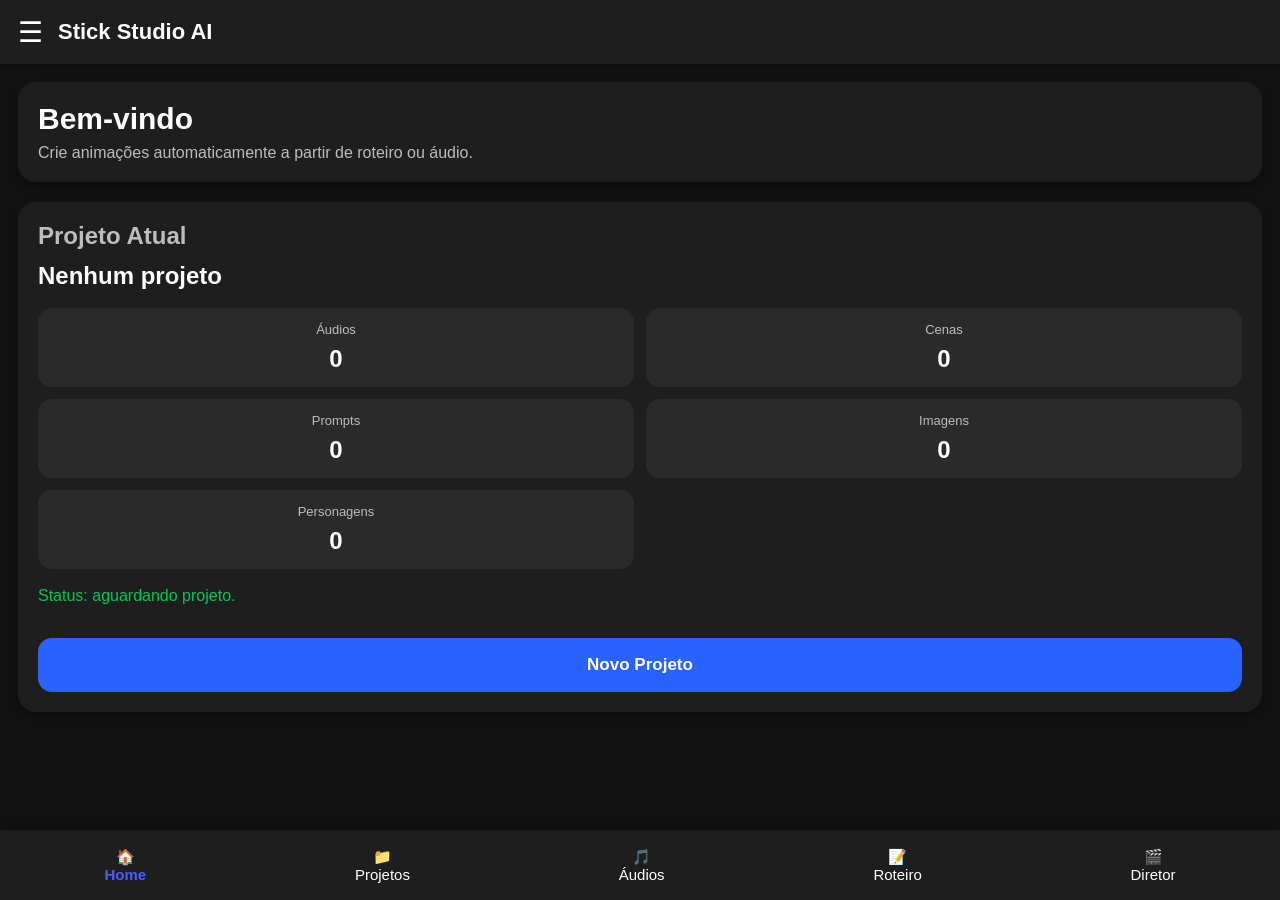
==== commit 54aa42e9: "index.html" ====
--- a/index.html
+++ b/index.html
@@ -1,1103 +1,5192 @@
-<!DOCTYPE html><html lang="pt-BR"><head><meta charset="UTF-8"><meta name="viewport" content="width=device-width,initial-scale=1,maximum-scale=1,viewport-fit=cover">
-<title>Stick Studio AI Pro - Dark</title><meta name="theme-color" content="#0A0A0A"><style>
+<!DOCTYPE html>
+<html lang="pt-BR">
+
+<head>
+
+<meta charset="UTF-8">
+
+<meta
+    name="viewport"
+    content="width=device-width,initial-scale=1.0">
+
+<meta
+    name="theme-color"
+    content="#121212">
+
+<meta
+    name="description"
+    content="Stick Studio AI">
+
+<title>
+
+Stick Studio AI
+
+</title>
+
+<link
+    rel="manifest"
+    href="data:application/manifest+json,{"name": "Stick Studio AI", "short_name": "StickStudio", "description": "Estúdio para criação de animações Stick a partir de roteiro ou áudio, com Diretor IA, storyboard e exportação para CapCut.", "lang": "pt-BR", "start_url": "./index.html", "scope": "./", "display": "standalone", "orientation": "portrait", "background_color": "%23121212", "theme_color": "%23121212", "icons": [{"src": "[data-uri]", "sizes": "192x192", "type": "image/png", "purpose": "any"}, {"src": "[data-uri]", "sizes": "512x512", "type": "image/png", "purpose": "any"}, {"src": "[data-uri]", "sizes": "512x512", "type": "image/png", "purpose": "maskable"}]}">
+
+<link
+    rel="icon"
+    href="[data-uri]">
+
+<link
+    rel="apple-touch-icon"
+    href="[data-uri]">
+
+<style>
+/* ==========================================
+   Stick Studio AI
+   Alpha 0.3 - Parte 5B
+========================================== */
+
 :root{
-  --bg:#0A0A0A; --surface:#141414; --surface2:#1C1C1E; --surface3:#232326;
-  --border:#242428; --border2:#2C2C2E; --text:#F5F5F7; --text2:#9A9AA0; --text3:#6E6E73;
-  --accent:#2962FF; --accent2:#4481FF; --success:#00C853; --danger:#FF3B30; --warning:#FFD60A;
-  --radius:16px; --radius2:12px; --radius3:20px; --blur:20px;
-}
-*{box-sizing:border-box;-webkit-tap-highlight-color:transparent}
-html,body{margin:0;padding:0;background:var(--bg);color:var(--text);font-family:Inter,system-ui,-apple-system,Segoe UI,Roboto,sans-serif;min-height:100vh;overflow-x:hidden}
-header{position:fixed;top:0;left:0;right:0;height:56px;background:rgba(10,10,10,0.8);backdrop-filter:blur(var(--blur));-webkit-backdrop-filter:blur(var(--blur));border-bottom:1px solid var(--border);display:flex;align-items:center;padding:0 16px;z-index:100;gap:12px}
-header h1{font-size:15px;font-weight:600;letter-spacing:-0.3px;margin:0}
-#menuButton{background:var(--surface2);border:1px solid var(--border);color:var(--text);width:36px;height:36px;border-radius:10px;display:flex;align-items:center;justify-content:center;font-size:18px;cursor:pointer}
-#modeBadge{margin-left:auto;background:var(--surface2);color:var(--text2);padding:5px 10px;border-radius:20px;font-size:11px;font-weight:500;border:1px solid var(--border)}
-#drawer{position:fixed;top:0;left:0;bottom:0;width:300px;background:rgba(20,20,20,0.96);backdrop-filter:blur(24px);border-right:1px solid var(--border);transform:translateX(-100%);transition:transform .32s cubic-bezier(.32,.72,0,1);z-index:200;padding:0;overflow-y:auto}
-#drawer.open{transform:translateX(0)}
-.drawer-header{padding:24px 20px 16px;border-bottom:1px solid var(--border);display:flex;align-items:center;gap:12px}
-.drawer-header .logo{width:40px;height:40px;background:var(--accent);border-radius:12px;display:flex;align-items:center;justify-content:center;font-weight:800;font-size:16px;color:#fff}
-.drawer-header h3{margin:0;font-size:16px;font-weight:600}
-.drawer-header small{color:var(--text2);font-size:11px;display:block}
-#drawer nav{padding:12px}
-#drawer nav button{width:100%;text-align:left;background:transparent;border:none;color:var(--text2);padding:12px 14px;border-radius:12px;font-size:14px;font-weight:500;display:flex;align-items:center;gap:10px;cursor:pointer;transition:.2s;margin-bottom:2px}
-#drawer nav button:hover{background:var(--surface2);color:var(--text)}
-#drawer nav button.active{background:var(--accent);color:#fff;box-shadow:0 4px 16px rgba(41,98,255,0.3)}
-#overlay{position:fixed;inset:0;background:rgba(0,0,0,0.5);opacity:0;pointer-events:none;transition:.3s;z-index:150}
-#overlay.show{opacity:1;pointer-events:auto}
-main{padding:72px 16px 92px;max-width:720px;margin:0 auto}
-.app-page{animation:fadeIn .28s ease}
-@keyframes fadeIn{from{opacity:0;transform:translateY(8px)}to{opacity:1;transform:translateY(0)}}
-.welcome-card{background:linear-gradient(135deg,var(--surface2) 0%,var(--surface) 100%);border:1px solid var(--border);border-radius:var(--radius3);padding:20px;margin-bottom:16px}
-.welcome-card h2{margin:0 0 8px;font-size:18px;font-weight:700;letter-spacing:-0.4px}
-.welcome-card p{margin:0;color:var(--text2);font-size:13px;line-height:1.5}
-.dashboard-card{background:var(--surface);border:1px solid var(--border);border-radius:var(--radius3);padding:20px}
-.dashboard-card h2{font-size:13px;font-weight:600;color:var(--text2);text-transform:uppercase;letter-spacing:0.6px;margin:0 0 12px}
-.dashboard-card h3{font-size:22px;font-weight:700;margin:0 0 16px;letter-spacing:-0.5px}
-.stats{display:grid;grid-template-columns:repeat(3,1fr);gap:10px;margin-bottom:16px}
-.stat{background:var(--surface2);border:1px solid var(--border);border-radius:14px;padding:14px 12px;text-align:center;cursor:pointer;transition:.2s}
-.stat:active{transform:scale(0.97)} .stat span{display:block;font-size:10px;font-weight:600;color:var(--text3);text-transform:uppercase;letter-spacing:0.5px;margin-bottom:6px}
-.stat strong{display:block;font-size:20px;font-weight:700;letter-spacing:-0.5px}
-.page-header{display:flex;align-items:center;justify-content:space-between;margin-bottom:16px;gap:12px}
-.page-header h2{margin:0;font-size:20px;font-weight:700;letter-spacing:-0.5px}
-.page-header button, #newProject, #newProjectPage, #importAudio, #saveStory, #analyzeProject, #generateAllImagesBtn{background:var(--accent);color:#fff;border:none;padding:10px 16px;border-radius:12px;font-weight:600;font-size:13px;cursor:pointer;transition:.2s}
-.page-header button:active, #newProject:active{transform:scale(0.97)}
-textarea#storyText{width:100%;background:var(--surface);border:1px solid var(--border);border-radius:16px;color:var(--text);padding:16px;font-size:14px;line-height:1.6;resize:vertical;min-height:260px;outline:none}
-textarea#storyText:focus{border-color:var(--accent);box-shadow:0 0 0 3px rgba(41,98,255,0.15)}
-.storyOptions label{background:var(--surface2);border:1px solid var(--border);padding:8px 14px;border-radius:20px;font-size:13px;cursor:pointer;display:flex;align-items:center;gap:6px}
-.storyOptions input{accent-color:var(--accent)}
-.director-grid{display:grid;gap:12px}
-.director-box{background:var(--surface);border:1px solid var(--border);border-radius:16px;overflow:hidden}
-.director-box h3{margin:0;padding:14px 16px;font-size:13px;font-weight:600;color:var(--text2);text-transform:uppercase;letter-spacing:0.5px;border-bottom:1px solid var(--border);background:var(--surface2)}
-.director-box pre, .director-box>div{padding:16px;margin:0;font-size:13px;line-height:1.6;white-space:pre-wrap;word-break:break-word;max-height:320px;overflow:auto}
-.timelineItem{background:var(--surface2);border:1px solid var(--border);border-radius:12px;padding:14px;margin-bottom:10px}
-.timelineBar{height:6px;background:var(--surface3);border-radius:3px;margin-top:10px;overflow:hidden}
-.timelineFill{height:100%;background:linear-gradient(90deg,var(--accent),var(--accent2));border-radius:3px}
-.projectItem{background:var(--surface);border:1px solid var(--border);border-radius:16px;padding:16px;margin-bottom:12px;transition:.2s}
-.projectItem.selected{border-color:var(--accent);box-shadow:0 0 0 1px var(--accent),0 8px 24px rgba(41,98,255,0.15)}
-.projectItem h3{margin:0 0 6px;font-size:16px;font-weight:600}
-.projectItem small{color:var(--text2);font-size:12px}
-.emptyAudio{text-align:center;padding:40px 20px;background:var(--surface);border:1px dashed var(--border2);border-radius:16px;color:var(--text2)}
-.emptyAudio strong{display:block;margin:8px 0 4px;color:var(--text)}
-.imageGrid{display:grid;grid-template-columns:1fr;gap:12px}
-@media(min-width:600px){.imageGrid{grid-template-columns:repeat(2,1fr)}.stats{grid-template-columns:repeat(5,1fr)}}
-#bottomBar{position:fixed;bottom:0;left:0;right:0;height:72px;background:rgba(20,20,20,0.85);backdrop-filter:blur(var(--blur));-webkit-backdrop-filter:blur(var(--blur));border-top:1px solid var(--border);display:flex;justify-content:space-around;align-items:center;padding:0 8px 8px;z-index:90}
-#bottomBar button{background:transparent;border:none;color:var(--text3);font-size:10px;font-weight:500;display:flex;flex-direction:column;align-items:center;gap:4px;padding:6px 10px;border-radius:12px;cursor:pointer;transition:.2s;min-width:56px}
-#bottomBar button.active{color:var(--accent);background:rgba(41,98,255,0.12)}
-#bottomBar button:active{transform:scale(0.92)}
-#appLoading{position:fixed;inset:0;background:rgba(0,0,0,0.88);backdrop-filter:blur(12px);display:flex;align-items:center;justify-content:center;z-index:9999;color:#fff;font-size:15px;font-weight:600;letter-spacing:-0.2px}
-#toastContainer{position:fixed;bottom:88px;left:50%;transform:translateX(-50%);z-index:9999;display:flex;flex-direction:column;gap:8px;pointer-events:none;width:90%;max-width:360px}
-select,input[type=text],input[type=password]{width:100%;background:var(--surface2);border:1px solid var(--border);color:var(--text);padding:12px 14px;border-radius:12px;font-size:14px;outline:none;transition:.2s}
-select:focus,input:focus{border-color:var(--accent);box-shadow:0 0 0 3px rgba(41,98,255,0.12)}
-.memoryItem{padding:10px 12px;background:var(--surface2);border:1px solid var(--border);border-radius:10px;margin-bottom:8px;font-size:13px}
-.promptCard{background:var(--surface);border:1px solid var(--border);border-radius:14px;padding:14px;margin-bottom:12px}
+    --bg:#121212;
+    --surface:#1E1E1E;
+    --surface2:#2A2A2A;
+    --primary:#2962FF;
+    --primaryDark:#0039CB;
+    --success:#00C853;
+    --danger:#D50000;
+    --text:#FFFFFF;
+    --text2:#BDBDBD;
+    --border:#333333;
+    --radius:18px;
+}
+
+*{
+    margin:0;
+    padding:0;
+    box-sizing:border-box;
+    font-family:Arial,Helvetica,sans-serif;
+    -webkit-tap-highlight-color:transparent;
+}
+
+body{
+    background:var(--bg);
+    color:var(--text);
+    overflow-x:hidden;
+    padding-bottom:85px;
+}
+
+/* HEADER */
+
+header{
+    position:sticky;
+    top:0;
+    z-index:100;
+    height:64px;
+    background:var(--surface);
+    display:flex;
+    align-items:center;
+    padding:0 18px;
+    box-shadow:0 2px 10px rgba(0,0,0,.35);
+}
+
+header h1{
+    margin-left:15px;
+    font-size:22px;
+}
+
+#menuButton{
+    background:none;
+    border:none;
+    color:white;
+    font-size:28px;
+}
+
+/* DRAWER */
+
+#drawer{
+    position:fixed;
+    left:-290px;
+    top:0;
+    width:270px;
+    height:100%;
+    background:var(--surface);
+    transition:.25s;
+    z-index:1000;
+    overflow:auto;
+}
+
+#drawer.open{
+    left:0;
+}
+
+.drawer-header{
+    padding:25px;
+    border-bottom:1px solid var(--border);
+}
+
+.logo{
+    width:64px;
+    height:64px;
+    border-radius:50%;
+    background:var(--primary);
+    display:flex;
+    justify-content:center;
+    align-items:center;
+    font-size:24px;
+    font-weight:bold;
+    margin-bottom:10px;
+}
+
+#drawer nav{
+    padding:10px;
+}
+
+#drawer button{
+    width:100%;
+    height:48px;
+    border:none;
+    background:none;
+    color:white;
+    text-align:left;
+    padding-left:18px;
+    border-radius:12px;
+    margin-bottom:8px;
+}
+
+#drawer button:active{
+    background:var(--surface2);
+}
+
+/* OVERLAY */
+
+#overlay{
+    position:fixed;
+    inset:0;
+    background:rgba(0,0,0,.45);
+    display:none;
+    z-index:900;
+}
+
+#overlay.show{
+    display:block;
+}
+
+/* MAIN */
+
+main{
+    padding:18px;
+}
+
+/* CARDS */
+
+.welcome-card,
+.dashboard-card,
+.audio-card,
+.projectItem{
+    background:var(--surface);
+    border-radius:18px;
+    padding:20px;
+    margin-bottom:20px;
+    box-shadow:0 4px 12px rgba(0,0,0,.35);
+}
+
+/* DASHBOARD */
+
+.welcome-card h2{
+    font-size:30px;
+    margin-bottom:8px;
+}
+
+.welcome-card p{
+    color:var(--text2);
+}
+
+.dashboard-card h2{
+    color:var(--text2);
+}
+
+#currentProject{
+    margin:12px 0 18px;
+    font-size:24px;
+}
+
+.stats{
+    display:grid;
+    grid-template-columns:repeat(2,1fr);
+    gap:12px;
+    margin-bottom:18px;
+}
+
+.stat{
+    background:var(--surface2);
+    border-radius:14px;
+    padding:14px;
+    text-align:center;
+}
+
+.stat span{
+    display:block;
+    color:var(--text2);
+    font-size:13px;
+}
+
+.stat strong{
+    display:block;
+    margin-top:8px;
+    font-size:24px;
+}
+
+#projectStatus{
+    color:var(--success);
+    margin-bottom:18px;
+}
+
+/* BOTÕES */
+
+#newProject,
+#importAudio{
+    width:100%;
+    height:54px;
+    border:none;
+    border-radius:14px;
+    background:var(--primary);
+    color:white;
+    font-size:17px;
+    font-weight:bold;
+    margin-top:15px;
+}
+
+#newProject:active,
+#importAudio:active{
+    background:var(--primaryDark);
+}
+
+/* ÁUDIO */
+
+.audio-card h2{
+    margin-bottom:10px;
+}
+
+.audio-card p{
+    color:var(--text2);
+}
+
+#audioInfo{
+    margin-top:18px;
+    background:var(--surface2);
+    border-radius:12px;
+    padding:15px;
+    border:1px solid var(--border);
+    min-height:70px;
+}
+
+#audioInfo p{
+    color:var(--text2);
+    line-height:1.5;
+}
+
+#audioPlayer{
+    width:100%;
+    margin-top:15px;
+    border-radius:12px;
+}
+
+/* PROJETOS */
+
+.section-title{
+    margin-bottom:15px;
+}
+
+.projectItem{
+    border:1px solid var(--border);
+}
+
+.projectItem h3{
+    margin-bottom:8px;
+}
+
+.projectItem small{
+    color:var(--text2);
+}
+
+.projectItem button{
+    margin-top:12px;
+    margin-right:8px;
+    padding:8px 14px;
+    border:none;
+    border-radius:10px;
+    background:var(--primary);
+    color:white;
+}
+
+.projectItem button:last-child{
+    background:var(--danger);
+}
+
+/* BOTTOM BAR */
+
+#bottomBar{
+    position:fixed;
+    bottom:0;
+    left:0;
+    right:0;
+    height:70px;
+    background:var(--surface);
+    display:flex;
+    justify-content:space-around;
+    align-items:center;
+    box-shadow:0 -2px 10px rgba(0,0,0,.35);
+}
+
+#bottomBar button{
+    background:none;
+    border:none;
+    color:white;
+    font-size:15px;
+}
+
+/* SCROLL */
+
+::-webkit-scrollbar{
+    width:6px;
+}
+
+::-webkit-scrollbar-thumb{
+    background:#555;
+    border-radius:10px;
+}/* ==========================================================
+   MÓDULO 2.1 - GERENCIADOR DE ÁUDIOS
+========================================================== */
+
+.card-header{
+    display:flex;
+    justify-content:space-between;
+    align-items:center;
+    margin-bottom:16px;
+}
+
+.card-header h2{
+    font-size:22px;
+    font-weight:700;
+}
+
+#importAudio{
+    min-width:120px;
+    height:42px;
+    border:none;
+    border-radius:12px;
+    background:#2962FF;
+    color:#FFF;
+    font-size:15px;
+    font-weight:bold;
+    cursor:pointer;
+    transition:.2s;
+}
+
+#importAudio:active{
+    transform:scale(.96);
+}
+
+#audioList{
+
+    display:flex;
+
+    flex-direction:column;
+
+    gap:14px;
+
+    margin-top:18px;
+
+}
+
+.emptyAudio{
+
+    background:#252525;
+
+    border:2px dashed #444;
+
+    border-radius:14px;
+
+    padding:25px;
+
+    text-align:center;
+
+    color:#9E9E9E;
+
+    font-size:15px;
+
+}
+
+.audioItem{
+
+    background:#1F1F1F;
+
+    border-radius:16px;
+
+    padding:16px;
+
+    border:1px solid #333;
+
+    transition:.2s;
+
+}
+
+.audioItem:active{
+
+    transform:scale(.99);
+
+}
+
+.audioTop{
+
+    display:flex;
+
+    justify-content:space-between;
+
+    align-items:center;
+
+}
+
+.audioIcon{
+
+    font-size:28px;
+
+    margin-right:14px;
+
+}
+
+.audioLeft{
+
+    display:flex;
+
+    align-items:center;
+
+    flex:1;
+
+}
+
+.audioInfo{
+
+    display:flex;
+
+    flex-direction:column;
+
+}
+
+.audioName{
+
+    font-size:16px;
+
+    font-weight:700;
+
+    color:#FFF;
+
+    word-break:break-word;
+
+}
+
+.audioSize{
+
+    font-size:13px;
+
+    color:#9E9E9E;
+
+    margin-top:4px;
+
+}
+
+.audioDuration{
+
+    margin-top:6px;
+
+    color:#00E676;
+
+    font-size:13px;
+
+}
+
+.audioButtons{
+
+    display:flex;
+
+    gap:8px;
+
+    margin-left:12px;
+
+}
+
+.audioPlay{
+
+    width:42px;
+
+    height:42px;
+
+    border:none;
+
+    border-radius:10px;
+
+    background:#2962FF;
+
+    color:#FFF;
+
+    font-size:18px;
+
+}
+
+.audioDelete{
+
+    width:42px;
+
+    height:42px;
+
+    border:none;
+
+    border-radius:10px;
+
+    background:#D50000;
+
+    color:#FFF;
+
+    font-size:18px;
+
+}
+
+.audioPlay:active,
+.audioDelete:active{
+
+    transform:scale(.94);
+
+}
+
+#audioPlayer{
+
+    margin-top:20px;
+
+    width:100%;
+
+    border-radius:12px;
+
+}
+/* ==========================================================
+   MÓDULO 2.1 - PARTE 6B-2
+   LISTA DE ÁUDIOS
+========================================================== */
+
+.audioItem.selected{
+
+    border:2px solid #2962FF;
+
+    box-shadow:0 0 12px rgba(41,98,255,.35);
+
+}
+
+.audioProgress{
+
+    width:100%;
+
+    height:6px;
+
+    background:#2D2D2D;
+
+    border-radius:10px;
+
+    overflow:hidden;
+
+    margin-top:14px;
+
+}
+
+.audioProgressBar{
+
+    width:0%;
+
+    height:100%;
+
+    background:#2962FF;
+
+    transition:.25s;
+
+}
+
+.audioFooter{
+
+    display:flex;
+
+    justify-content:space-between;
+
+    align-items:center;
+
+    margin-top:14px;
+
+}
+
+.audioDate{
+
+    color:#9E9E9E;
+
+    font-size:12px;
+
+}
+
+.audioTag{
+
+    display:inline-flex;
+
+    align-items:center;
+
+    justify-content:center;
+
+    padding:4px 10px;
+
+    border-radius:30px;
+
+    background:#00C853;
+
+    color:#FFF;
+
+    font-size:12px;
+
+    font-weight:bold;
+
+}
+
+.audioEmptyIcon{
+
+    font-size:42px;
+
+    opacity:.4;
+
+    margin-bottom:12px;
+
+}
+
+.emptyAudio strong{
+
+    display:block;
+
+    margin-bottom:8px;
+
+    color:#FFFFFF;
+
+    font-size:17px;
+
+}
+
+.emptyAudio small{
+
+    color:#9E9E9E;
+
+    line-height:1.5;
+
+}
+
+#audioPlayer{
+
+    background:#1A1A1A;
+
+    border-radius:14px;
+
+    padding:8px;
+
+}
+
+#audioPlayer::-webkit-media-controls-panel{
+
+    border-radius:12px;
+
+}
+
+@media (max-width:480px){
+
+    .stats{
+
+        grid-template-columns:1fr;
+
+    }
+
+    .audioTop{
+
+        flex-direction:column;
+
+        align-items:flex-start;
+
+        gap:14px;
+
+    }
+
+    .audioButtons{
+
+        width:100%;
+
+        justify-content:flex-end;
+
+        margin-left:0;
+
+    }
+
+    .card-header{
+
+        flex-direction:column;
+
+        align-items:flex-start;
+
+        gap:14px;
+
+    }
+
+    #importAudio{
+
+        width:100%;
+
+    }
+
+}
+
+.fadeIn{
+
+    animation:fadeIn .25s ease;
+
+}
+
+@keyframes fadeIn{
+
+    from{
+
+        opacity:0;
+
+        transform:translateY(8px);
+
+    }
+
+    to{
+
+        opacity:1;
+
+        transform:translateY(0);
+
+    }
+
+}
+
+.hidden{
+
+    display:none !important;
+
+}
+
+.text-center{
+
+    text-align:center;
+
+}
+
+.mt-10{
+
+    margin-top:10px;
+
+}
+
+.mt-20{
+
+    margin-top:20px;
+
+}
+
+.mb-10{
+
+    margin-bottom:10px;
+
+}
+
+.mb-20{
+
+    margin-bottom:20px;
+
+}
+/* =====================================================
+   DIRETOR IA
+===================================================== */
+
+.director-card{
+
+    margin-top:24px;
+
+    padding:18px;
+
+    background:#1b1b1b;
+
+    border-radius:16px;
+
+    border:1px solid #2b2b2b;
+
+}
+
+.director-grid{
+
+    display:grid;
+
+    grid-template-columns:repeat(auto-fit,minmax(280px,1fr));
+
+    gap:16px;
+
+    margin-top:18px;
+
+}
+
+.director-box{
+
+    background:#242424;
+
+    border-radius:14px;
+
+    padding:16px;
+
+    border:1px solid #333;
+
+    min-height:180px;
+
+    transition:.25s;
+
+}
+
+.director-box:hover{
+
+    transform:translateY(-2px);
+
+    border-color:#4caf50;
+
+}
+
+.director-box h3{
+
+    margin:0 0 12px;
+
+    color:#4caf50;
+
+    font-size:16px;
+
+}
+
+.director-box pre{
+
+    margin:0;
+
+    white-space:pre-wrap;
+
+    word-break:break-word;
+
+    font-size:13px;
+
+    color:#ddd;
+
+    line-height:1.6;
+
+    font-family:monospace;
+
+}
+
+.director-box div{
+
+    font-size:14px;
+
+    line-height:1.6;
+
+    color:#ddd;
+
+}
+
+#analyzeProject{
+
+    background:#4caf50;
+
+    color:#fff;
+
+    border:none;
+
+    border-radius:10px;
+
+    padding:10px 18px;
+
+    cursor:pointer;
+
+    font-weight:bold;
+
+    transition:.25s;
+
+}
+
+#analyzeProject:hover{
+
+    transform:scale(1.05);
+
+}
+
+.timelineItem{
+
+    display:flex;
+
+    justify-content:space-between;
+
+    align-items:center;
+
+    padding:8px 10px;
+
+    margin-bottom:8px;
+
+    border-radius:8px;
+
+    background:#303030;
+
+}
+
+.timelineBar{
+
+    width:100%;
+
+    height:8px;
+
+    border-radius:20px;
+
+    background:#444;
+
+    overflow:hidden;
+
+    margin-top:6px;
+
+}
+
+.timelineFill{
+
+    height:100%;
+
+    background:#4caf50;
+
+    border-radius:20px;
+
+}
+
+.memoryItem{
+
+    padding:10px;
+
+    margin-bottom:10px;
+
+    border-radius:10px;
+
+    background:#303030;
+
+}
+
+.promptCard{
+
+    padding:12px;
+
+    margin-bottom:12px;
+
+    border-radius:10px;
+
+    background:#303030;
+
+    font-size:13px;
+
+    white-space:pre-wrap;
+
+}
+
+@media(max-width:700px){
+
+    .director-grid{
+
+        grid-template-columns:1fr;
+
+    }
+
+}
+#drawer button.active{
+
+    background:#3f51b5;
+
+    color:#fff;
+
+    font-weight:bold;
+
+}
+
+#bottomBar button.active{
+
+    color:#3f51b5;
+
+    font-weight:bold;
+
+}
+.app-page{
+
+    display:none;
+
+    animation:fade .25s;
+
+}
+
+.app-page.active{
+
+    display:block;
+
+}
+
+#drawer button.active{
+
+    background:#4b5cff;
+
+    color:#fff;
+
+}
+
+#bottomBar button.active{
+
+    color:#4b5cff;
+
+    font-weight:bold;
+
+}
+
+@keyframes fade{
+
+    from{
+
+        opacity:0;
+
+        transform:translateY(8px);
+
+    }
+
+    to{
+
+        opacity:1;
+
+        transform:translateY(0);
+
+    }
+
+}
+/* =====================================================
+   BETA 1.0 — Novos componentes
+===================================================== */
+
+.btnSecondary{
+
+    background:#333 !important;
+
+}
+
+.btnDanger,
+.wipeDataBtn{
+
+    background:var(--danger) !important;
+
+}
+
+button{
+
+    cursor:pointer;
+
+    font-family:Arial,Helvetica,sans-serif;
+
+}
+
+.editorToolbar{
+
+    display:flex;
+
+    flex-direction:column;
+
+    gap:10px;
+
+    margin-bottom:16px;
+
+}
+
+.editorToolbar button{
+
+    width:100%;
+
+    height:48px;
+
+    border:none;
+
+    border-radius:12px;
+
+    background:var(--primary);
+
+    color:#fff;
+
+    font-weight:bold;
+
+}
+
+.editorHint{
+
+    color:var(--text2);
+
+    font-size:13px;
+
+    line-height:1.5;
+
+    margin-bottom:18px;
+
+}
+
+/* ===== CARTÕES DE ENTIDADE (personagens/cenários/objetos) ===== */
+
+.entityCard,
+.sceneCard,
+.storyboardCard,
+.promptCardFull{
+
+    background:#1F1F1F;
+
+    border:1px solid #333;
+
+    border-radius:16px;
+
+    padding:16px;
+
+    margin-bottom:14px;
+
+}
+
+.entityCardTop,
+.sceneCardTop,
+.storyboardTop,
+.promptCardHeader{
+
+    display:flex;
+
+    justify-content:space-between;
+
+    align-items:center;
+
+    margin-bottom:8px;
+
+    gap:10px;
+
+}
+
+.entityCardScenes,
+.sceneCardTime{
+
+    color:var(--text2);
+
+    font-size:12px;
+
+    white-space:nowrap;
+
+}
+
+.entityCardDesc,
+.sceneCardText,
+.storyboardPromptPreview{
+
+    color:var(--text2);
+
+    font-size:13px;
+
+    line-height:1.5;
+
+    margin-bottom:12px;
+
+}
+
+.entityCardButtons,
+.sceneCardButtons,
+.storyboardButtons,
+.promptCardButtons{
+
+    display:flex;
+
+    gap:8px;
+
+    flex-wrap:wrap;
+
+}
+
+.entityCardButtons button,
+.sceneCardButtons button,
+.storyboardButtons button,
+.promptCardButtons button{
+
+    flex:1;
+
+    min-width:100px;
+
+    height:40px;
+
+    border:none;
+
+    border-radius:10px;
+
+    background:var(--primary);
+
+    color:#fff;
+
+    font-size:13px;
+
+}
+
+/* ===== TIMELINE COMPLETA ===== */
+
+.timelineTotal{
+
+    color:var(--text2);
+
+    margin-bottom:16px;
+
+    font-size:14px;
+
+}
+
+.sceneCardControls{
+
+    display:flex;
+
+    flex-direction:column;
+
+    gap:10px;
+
+}
+
+.sceneCardControls label{
+
+    display:flex;
+
+    flex-direction:column;
+
+    gap:6px;
+
+    font-size:12px;
+
+    color:var(--text2);
+
+}
+
+.sceneCardControls input[type="number"]{
+
+    background:var(--surface2);
+
+    border:1px solid var(--border);
+
+    border-radius:10px;
+
+    color:#fff;
+
+    padding:8px 10px;
+
+    font-size:14px;
+
+}
+
+/* ===== STORYBOARD ===== */
+
+.storyboardThumb{
+
+    width:100%;
+
+    min-height:140px;
+
+    border-radius:12px;
+
+    background:#141414;
+
+    display:flex;
+
+    align-items:center;
+
+    justify-content:center;
+
+    overflow:hidden;
+
+    margin-bottom:10px;
+
+}
+
+.storyboardThumb img{
+
+    width:100%;
+
+    height:100%;
+
+    object-fit:cover;
+
+}
+
+.storyboardEmpty{
+
+    color:#666;
+
+    font-size:13px;
+
+}
+
+/* ===== PROMPTS (página completa) ===== */
+
+.promptCardFull.used{
+
+    border-color:#00C853;
+
+}
+
+.promptCardText{
+
+    white-space:pre-wrap;
+
+    word-break:break-word;
+
+    font-family:monospace;
+
+    font-size:12.5px;
+
+    color:#ddd;
+
+    line-height:1.6;
+
+    background:#161616;
+
+    border-radius:10px;
+
+    padding:12px;
+
+    margin-bottom:12px;
+
+    max-height:260px;
+
+    overflow:auto;
+
+}
+
+/* ===== MODAL ===== */
+
+.modalOverlay{
+
+    position:fixed;
+
+    inset:0;
+
+    background:rgba(0,0,0,.6);
+
+    display:none;
+
+    align-items:flex-end;
+
+    justify-content:center;
+
+    z-index:3000;
+
+}
+
+.modalOverlay.show{
+
+    display:flex;
+
+}
+
+.modalBox{
+
+    background:#1c1c1c;
+
+    width:100%;
+
+    max-width:520px;
+
+    max-height:85vh;
+
+    overflow-y:auto;
+
+    border-radius:20px 20px 0 0;
+
+    padding:22px;
+
+    animation:fade .2s ease;
+
+}
+
+.modalBox h3{
+
+    margin-bottom:16px;
+
+    font-size:19px;
+
+}
+
+.modalFields{
+
+    display:flex;
+
+    flex-direction:column;
+
+    gap:14px;
+
+    margin-bottom:20px;
+
+}
+
+.modalFields label{
+
+    display:flex;
+
+    flex-direction:column;
+
+    gap:6px;
+
+    font-size:13px;
+
+    color:var(--text2);
+
+}
+
+.modalFields input,
+.modalFields select,
+.modalFields textarea{
+
+    background:var(--surface2);
+
+    border:1px solid var(--border);
+
+    border-radius:10px;
+
+    color:#fff;
+
+    padding:10px 12px;
+
+    font-size:14px;
+
+    font-family:Arial,Helvetica,sans-serif;
+
+    resize:vertical;
+
+}
+
+.modalButtons{
+
+    display:flex;
+
+    gap:10px;
+
+    flex-wrap:wrap;
+
+}
+
+.modalButtons button{
+
+    flex:1;
+
+    min-width:100px;
+
+    height:46px;
+
+    border:none;
+
+    border-radius:12px;
+
+    background:var(--primary);
+
+    color:#fff;
+
+    font-weight:bold;
+
+}
+
+/* ===== TOAST ===== */
+
+.toastBox{
+
+    position:fixed;
+
+    left:0;
+
+    right:0;
+
+    bottom:90px;
+
+    display:flex;
+
+    flex-direction:column;
+
+    align-items:center;
+
+    gap:8px;
+
+    z-index:4000;
+
+    pointer-events:none;
+
+}
+
+.toastItem{
+
+    background:#2A2A2A;
+
+    color:#fff;
+
+    padding:12px 18px;
+
+    border-radius:30px;
+
+    font-size:13.5px;
+
+    box-shadow:0 4px 14px rgba(0,0,0,.45);
+
+    max-width:85%;
+
+    text-align:center;
+
+    animation:toastIn .2s ease;
+
+}
+
+.toastItem.out{
+
+    animation:toastOut .3s ease forwards;
+
+}
+
+@keyframes toastIn{
+
+    from{ opacity:0; transform:translateY(10px); }
+
+    to{ opacity:1; transform:translateY(0); }
+
+}
+
+@keyframes toastOut{
+
+    to{ opacity:0; transform:translateY(-6px); }
+
+}
+
+/* ===== LOADING ===== */
+
+.loadingOverlay{
+
+    position:fixed;
+
+    inset:0;
+
+    background:rgba(18,18,18,.85);
+
+    display:none;
+
+    flex-direction:column;
+
+    align-items:center;
+
+    justify-content:center;
+
+    gap:16px;
+
+    z-index:5000;
+
+}
+
+.loadingOverlay.show{
+
+    display:flex;
+
+}
+
+.loadingSpinner{
+
+    width:44px;
+
+    height:44px;
+
+    border-radius:50%;
+
+    border:4px solid #333;
+
+    border-top-color:var(--primary);
+
+    animation:spin .8s linear infinite;
+
+}
+
+.loadingMessage{
+
+    color:#fff;
+
+    font-size:14px;
+
+}
+
+@keyframes spin{
+
+    to{ transform:rotate(360deg); }
+
+}
+
+.entityCardButtons button[disabled],
+.sceneCardButtons button[disabled],
+.storyboardButtons button[disabled],
+.promptCardButtons button[disabled]{
+
+    opacity:.55;
+
+    cursor:default;
+
+}
+
+/* ===== SETTINGS ===== */
+
+.settings-card h2{
+
+    margin-bottom:10px;
+
+    color:var(--text2);
+
+    font-size:18px;
+
+}
+
+.settings-card p{
+
+    color:var(--text2);
+
+    font-size:13px;
+
+    line-height:1.6;
+
+}
+
+.settings-card button{
+
+    width:100%;
+
+    height:50px;
+
+    border:none;
+
+    border-radius:12px;
+
+    background:var(--primary);
+
+    color:#fff;
+
+    font-weight:bold;
+
+}
+
 </style>
 
-</head><body>
-<aside id="drawer"><div class="drawer-header"><div class="logo">SS</div><div><h3>Stick Studio Pro</h3><small>1.0 Dark • CapCut Edition</small></div></div>
-<nav>
-<button id="menuDashboard">🏠 Dashboard</button><button id="menuProjects">📁 Projetos</button><button id="menuAudio">🎵 Áudios</button><button id="menuStory">📝 Roteiro</button><button id="menuDirector">🎬 Diretor IA</button><button id="menuTimeline">⏱ Timeline</button><button id="menuCharacters">🎭 Personagens</button><button id="menuLocations">🌍 Cenários</button><button id="menuObjects">📦 Objetos</button><button id="menuPrompts">✍ Prompts</button><button id="menuImages">🖼️ Imagens</button><button id="menuSettings">⚙ Configurações</button>
-</nav></aside><div id="overlay"></div>
-<header><button id="menuButton">☰</button><h1>Stick Studio Pro</h1><span id="modeBadge">Manual</span></header>
+</head>
+
+<body>
+
+<!-- ==========================================
+     MENU LATERAL
+========================================== -->
+
+<aside id="drawer">
+
+    <div class="drawer-header">
+
+        <div class="logo">
+
+            SS
+
+        </div>
+
+        <h2>
+
+            Stick Studio AI
+
+        </h2>
+
+        <p>
+
+            Beta 1.1
+
+        </p>
+
+    </div>
+
+    <nav>
+
+        <button id="menuDashboard">
+
+🏠 Dashboard
+
+        </button>
+
+        <button id="menuProjects">
+
+📁 Projetos
+
+        </button>
+
+        <button id="menuAudio">
+
+🎵 Áudios
+
+        </button>
+
+        <button id="menuStory">
+
+📝 Roteiro
+
+        </button>
+
+        <button id="menuDirector">
+
+🎬 Diretor IA
+
+        </button>
+
+        <button id="menuTimeline">
+
+⏱ Timeline
+
+        </button>
+
+        <button id="menuCharacters">
+
+🎭 Personagens
+
+        </button>
+
+        <button id="menuLocations">
+
+🌍 Cenários
+
+        </button>
+
+        <button id="menuObjects">
+
+📦 Objetos
+
+        </button>
+
+        <button id="menuPrompts">
+
+✍ Prompts
+
+        </button>
+
+        <button id="menuEditor">
+
+🎞 Storyboard
+
+        </button>
+
+        <button id="menuSettings">
+
+⚙ Configurações
+
+        </button>
+
+    </nav>
+
+</aside>
+
+<div id="overlay"></div>
+
+<!-- ==========================================
+     CABEÇALHO
+========================================== -->
+
+<header>
+
+    <button id="menuButton">
+
+☰
+
+    </button>
+
+    <h1>
+
+Stick Studio AI
+
+    </h1>
+
+</header>
+
+<!-- ==========================================
+     ÁREA PRINCIPAL
+========================================== -->
+
 <main id="appPages">
-<section id="dashboardPage" class="app-page"><div class="welcome-card"><h2>Dark Pro Ativo</h2><p>Visual CapCut minimalista. Clique nos números para navegar. Imagens agora salvas offline com blob.</p></div>
-<div class="dashboard-card"><h2>Projeto Atual</h2><h3 id="currentProject">Nenhum projeto</h3><div class="stats"><div class="stat"><span>Áudios</span><strong id="audioCount">0</strong></div><div class="stat"><span>Cenas</span><strong id="sceneCount">0</strong></div><div class="stat"><span>Prompts</span><strong id="promptCount">0</strong></div><div class="stat"><span>Imagens</span><strong id="imageCount">0</strong></div><div class="stat"><span>Personagens</span><strong id="characterCount">0</strong></div></div><p id="projectStatus" style="color:var(--text2);font-size:12px;margin:12px 0"></p><button id="newProject">+ Novo Projeto</button></div></section>
-<section id="projectsPage" class="app-page" style="display:none"><div class="page-header"><h2>Projetos</h2><button id="newProjectPage">Novo</button></div><div id="projectsContainer"></div></section>
-<section id="audioPage" class="app-page" style="display:none"><div class="page-header"><h2>Áudios</h2><button id="importAudio">+ Importar</button></div><input type="file" id="audioInput" accept="audio/*" hidden><div id="audioList"></div><audio id="audioPlayer" controls style="display:none;width:100%;margin-top:16px"></audio></section>
-<section id="storyPage" class="app-page" style="display:none"><div class="page-header"><h2>Roteiro</h2></div><div class="storyOptions" style="display:flex;gap:10px;margin-bottom:12px"><label><input type="radio" name="storySource" value="manual" checked> Manual</label><label><input type="radio" name="storySource" value="audio"> Áudio</label></div><div id="storyHint" style="background:var(--surface2);padding:12px;border-radius:12px;margin-bottom:12px;font-size:13px;color:var(--text2);border:1px solid var(--border)"></div><textarea id="storyText" rows="14" placeholder="Cena 1 - Floresta&#10;João caminha com uma madeira..."></textarea><div style="margin-top:12px"><button id="saveStory">Salvar roteiro</button></div></section>
-<section id="directorPage" class="app-page" style="display:none"><div class="page-header"><h2>Diretor IA</h2><button id="analyzeProject">Analisar</button></div><div class="director-grid"><div class="director-box"><h3>História</h3><pre id="transcriptionView"></pre></div><div class="director-box"><h3>Timeline</h3><div id="timelineView"></div></div><div class="director-box"><h3>Personagens</h3><div id="charactersView"></div></div><div class="director-box"><h3>Cenários</h3><div id="locationsView"></div></div><div class="director-box"><h3>Objetos</h3><div id="objectsView"></div></div><div class="director-box"><h3>Prompts</h3><div id="promptsView"></div></div></div></section>
-<section id="timelinePage" class="app-page" style="display:none"><div class="page-header"><h2>Timeline</h2></div><div id="timelineFull"></div></section>
-<section id="charactersPage" class="app-page" style="display:none"><div class="page-header"><h2>Personagens</h2></div><div id="charactersList"></div></section>
-<section id="locationsPage" class="app-page" style="display:none"><div class="page-header"><h2>Cenários</h2></div><div id="locationsList"></div></section>
-<section id="objectsPage" class="app-page" style="display:none"><div class="page-header"><h2>Objetos</h2></div><div id="objectsList"></div></section>
-<section id="promptsPage" class="app-page" style="display:none"><div class="page-header"><h2>Prompts</h2></div><div id="promptsList"></div></section>
-<section id="imagesPage" class="app-page" style="display:none"><div class="page-header"><h2>Imagens</h2><button id="generateAllImagesBtn">Gerar todas</button></div><div id="imagesFull" class="imageGrid"></div></section>
-<section id="settingsPage" class="app-page" style="display:none"><div class="page-header"><h2>Configurações</h2></div><div style="background:var(--surface);border:1px solid var(--border);border-radius:20px;padding:18px">
-<h3 style="margin:0 0 8px;font-size:15px">Transcrição</h3><select id="transcriptionProvider"><option value="mock">Mock Offline - teste</option><option value="groq">Groq Whisper - grátis e rápido</option><option value="openai">OpenAI Whisper</option></select>
-<div data-trans="groq" style="margin-top:12px"><input id="groqKey" type="password" placeholder="gsk_..."><small style="color:var(--text2);font-size:11px">console.groq.com/keys - 14.400s grátis/dia</small></div>
-<div data-trans="openai" style="margin-top:12px"><input id="openaiKey" type="password" placeholder="sk-..."></div>
-<hr style="margin:18px 0;border:none;border-top:1px solid var(--border)">
-<h3 style="margin:0 0 8px;font-size:15px">Imagens - Pollinations grátis já ativo</h3><select id="imageProvider"><option value="pollinations">Pollinations - Grátis sem chave (recomendado)</option><option value="stability">Stability AI - Alta qualidade</option><option value="gemini">Gemini Imagen 3</option></select>
-<div data-img="stability" style="margin-top:12px"><input id="stabilityKey" type="password" placeholder="Stability key sk-..."></div>
-<div data-img="gemini" style="margin-top:12px"><input id="geminiKey" type="password" placeholder="Gemini key AIza..."></div>
-<button id="saveKeys" style="width:100%;margin-top:18px;background:var(--success);color:#fff;border:none;padding:14px;border-radius:14px;font-weight:700">Salvar tudo</button>
-<hr style="margin:18px 0;border:none;border-top:1px solid var(--border)"><button id="clearDBBtn" style="background:transparent;color:var(--danger);border:1px solid rgba(255,59,48,0.2);padding:10px 16px;border-radius:12px;width:100%">Limpar banco local</button>
-<p style="font-size:11px;color:var(--text3);margin-top:12px;text-align:center">Pro 1.0 Dark • CapCut Edition • PWA + Lemur Extension</p>
-</div></section>
+
+<!-- ==========================================
+     DASHBOARD
+========================================== -->
+
+<section
+    id="dashboardPage"
+    class="app-page">
+
+<div class="welcome-card">
+
+<h2>
+
+Bem-vindo
+
+</h2>
+
+<p>
+
+Crie animações automaticamente
+a partir de roteiro ou áudio.
+
+</p>
+
+</div>
+
+<div class="dashboard-card">
+
+<h2>
+
+Projeto Atual
+
+</h2>
+
+<h3 id="currentProject">
+
+Nenhum projeto
+
+</h3>
+
+<div class="stats">
+
+<div class="stat">
+
+<span>
+
+Áudios
+
+</span>
+
+<strong id="audioCount">
+
+0
+
+</strong>
+
+</div>
+
+<div class="stat">
+
+<span>
+
+Cenas
+
+</span>
+
+<strong id="sceneCount">
+
+0
+
+</strong>
+
+</div>
+
+<div class="stat">
+
+<span>
+
+Prompts
+
+</span>
+
+<strong id="promptCount">
+
+0
+
+</strong>
+
+</div>
+
+<div class="stat">
+
+<span>
+
+Imagens
+
+</span>
+
+<strong id="imageCount">
+
+0
+
+</strong>
+
+</div>
+
+<div class="stat">
+
+<span>
+
+Personagens
+
+</span>
+
+<strong id="characterCount">
+
+0
+
+</strong>
+
+</div>
+
+</div>
+
+<p id="projectStatus">
+
+Status: aguardando projeto.
+
+</p>
+
+<button id="newProject">
+
+Novo Projeto
+
+</button>
+
+</div>
+
+</section>
+<!-- ==========================================
+     PROJETOS
+========================================== -->
+
+<section
+    id="projectsPage"
+    class="app-page"
+    style="display:none;">
+
+<div class="page-header">
+
+<h2>
+
+📁 Projetos
+
+</h2>
+
+<button id="newProjectPage">
+
+Novo Projeto
+
+</button>
+
+</div>
+
+<div id="projectsContainer">
+
+</div>
+
+</section>
+
+<!-- ==========================================
+     ÁUDIOS
+========================================== -->
+
+<section
+    id="audioPage"
+    class="app-page"
+    style="display:none;">
+
+<div class="page-header">
+
+<h2>
+
+🎵 Áudios
+
+</h2>
+
+<button id="importAudio">
+
++ Adicionar
+
+</button>
+
+</div>
+
+<input
+type="file"
+id="audioInput"
+accept="audio/*"
+hidden>
+
+<div id="audioList">
+
+<div class="emptyAudio">
+
+<strong>
+
+Nenhum áudio importado.
+
+</strong>
+
+<small>
+
+Toque em Adicionar para importar
+o primeiro áudio.
+
+</small>
+
+</div>
+
+</div>
+
+<audio
+id="audioPlayer"
+controls
+style="display:none;width:100%;margin-top:20px;">
+
+</audio>
+
+</section>
+
+<!-- ==========================================
+     ROTEIRO
+========================================== -->
+
+<section
+    id="storyPage"
+    class="app-page"
+    style="display:none;">
+
+<div class="page-header">
+
+<h2>
+
+📝 Roteiro
+
+</h2>
+
+</div>
+
+<div class="storyOptions">
+
+<label>
+
+<input
+type="radio"
+name="storySource"
+value="manual"
+checked>
+
+Roteiro Manual
+
+</label>
+
+<label>
+
+<input
+type="radio"
+name="storySource"
+value="audio">
+
+Usar Áudio Principal
+
+</label>
+
+</div>
+
+<div id="transcriptionManualBox" class="audio-card" style="display:none;">
+
+<h2>
+
+🎙 Transcrição
+
+</h2>
+
+<p>
+
+A transcrição automática ainda é simulada.
+Cole aqui o texto real (feito manualmente ou
+em outra ferramenta) para usar no Diretor IA.
+
+</p>
+
+<textarea
+
+id="transcriptionManualText"
+
+rows="8"
+
+placeholder="Cole a transcrição do áudio principal aqui...">
+
+</textarea>
+
+<div style="margin-top:14px;display:flex;gap:10px;">
+
+<button id="saveManualTranscription">
+
+Salvar Transcrição
+
+</button>
+
+<button id="simulateTranscription" class="btnSecondary">
+
+Transcrever (simulado)
+
+</button>
+
+</div>
+
+</div>
+
+<textarea
+
+id="storyText"
+
+rows="14"
+
+placeholder="Escreva ou cole seu roteiro aqui...">
+
+</textarea>
+
+<div
+style="margin-top:20px;">
+
+<button id="saveStory">
+
+Salvar Roteiro
+
+</button>
+
+</div>
+
+</section>
+<!-- ==========================================
+     DIRETOR IA
+========================================== -->
+
+<section
+    id="directorPage"
+    class="app-page"
+    style="display:none;">
+
+<div class="page-header">
+
+<h2>
+
+🎬 Diretor IA
+
+</h2>
+
+<button id="analyzeProject">
+
+▶ Analisar Projeto
+
+</button>
+
+<button id="regeneratePrompts" class="btnSecondary">
+
+🔄 Atualizar Prompts
+
+</button>
+
+</div>
+
+<div class="director-grid">
+
+<div class="director-box">
+
+<h3>
+
+🎙 Transcrição / História
+
+</h3>
+
+<pre id="transcriptionView">
+
+Nenhum conteúdo.
+
+</pre>
+
+</div>
+
+<div class="director-box">
+
+<h3>
+
+⏱ Timeline
+
+</h3>
+
+<div id="timelineView">
+
+Nenhuma timeline.
+
+</div>
+
+</div>
+
+<div class="director-box">
+
+<h3>
+
+🎭 Personagens
+
+</h3>
+
+<div id="charactersView">
+
+Nenhum personagem.
+
+</div>
+
+</div>
+
+<div class="director-box">
+
+<h3>
+
+🌍 Cenários
+
+</h3>
+
+<div id="locationsView">
+
+Nenhum cenário.
+
+</div>
+
+</div>
+
+<div class="director-box">
+
+<h3>
+
+📦 Objetos
+
+</h3>
+
+<div id="objectsView">
+
+Nenhum objeto.
+
+</div>
+
+</div>
+
+<div class="director-box">
+
+<h3>
+
+✍ Prompts
+
+</h3>
+
+<div id="promptsView">
+
+Nenhum prompt.
+
+</div>
+
+</div>
+
+</div>
+
+</section>
+
+<!-- ==========================================
+     TIMELINE
+========================================== -->
+
+<section
+    id="timelinePage"
+    class="app-page"
+    style="display:none;">
+
+<div class="page-header">
+
+<h2>
+
+⏱ Timeline
+
+</h2>
+
+<button id="newScenePage">
+
++ Nova Cena
+
+</button>
+
+</div>
+
+<div id="timelineFull">
+
+Nenhuma cena criada.
+
+</div>
+
+</section>
+
+<!-- ==========================================
+     PERSONAGENS
+========================================== -->
+
+<section
+    id="charactersPage"
+    class="app-page"
+    style="display:none;">
+
+<div class="page-header">
+
+<h2>
+
+🎭 Personagens
+
+</h2>
+
+<button id="newCharacterPage">
+
++ Adicionar
+
+</button>
+
+</div>
+
+<div id="charactersList">
+
+Nenhum personagem.
+
+</div>
+
+</section>
+
+<!-- ==========================================
+     CENÁRIOS
+========================================== -->
+
+<section
+    id="locationsPage"
+    class="app-page"
+    style="display:none;">
+
+<div class="page-header">
+
+<h2>
+
+🌍 Cenários
+
+</h2>
+
+<button id="newLocationPage">
+
++ Adicionar
+
+</button>
+
+</div>
+
+<div id="locationsList">
+
+Nenhum cenário.
+
+</div>
+
+</section>
+
+<!-- ==========================================
+     OBJETOS
+========================================== -->
+
+<section
+    id="objectsPage"
+    class="app-page"
+    style="display:none;">
+
+<div class="page-header">
+
+<h2>
+
+📦 Objetos
+
+</h2>
+
+<button id="newObjectPage">
+
++ Adicionar
+
+</button>
+
+</div>
+
+<div id="objectsList">
+
+Nenhum objeto.
+
+</div>
+
+</section>
+
+<!-- ==========================================
+     PROMPTS
+========================================== -->
+
+<section
+    id="promptsPage"
+    class="app-page"
+    style="display:none;">
+
+<div class="page-header">
+
+<h2>
+
+✍ Prompts
+
+</h2>
+
+<button id="regeneratePromptsPage" class="btnSecondary">
+
+🔄 Atualizar
+
+</button>
+
+</div>
+
+<div id="promptsList">
+
+Nenhum prompt gerado.
+
+</div>
+
+</section>
+
+<!-- ==========================================
+     STORYBOARD / EDITOR
+========================================== -->
+
+<section
+    id="editorPage"
+    class="app-page"
+    style="display:none;">
+
+<div class="page-header">
+
+<h2>
+
+🎞 Storyboard
+
+</h2>
+
+</div>
+
+<div class="editorToolbar">
+
+<button id="exportPromptsBtn" class="btnSecondary">
+
+📄 Exportar Prompts (.txt)
+
+</button>
+
+<button id="exportCapcutBtn">
+
+📦 Exportar para CapCut (.zip)
+
+</button>
+
+</div>
+
+<p class="editorHint">
+
+Gere as imagens de cada cena nas suas
+ferramentas de IA (Meta AI, Vibes, Flow) e
+anexe o resultado aqui. A ordem das cenas
+segue a Timeline.
+
+</p>
+
+<div id="storyboardList">
+
+Nenhuma cena criada.
+
+</div>
+
+</section>
+
+<!-- ==========================================
+     CONFIGURAÇÕES
+========================================== -->
+
+<section
+    id="settingsPage"
+    class="app-page"
+    style="display:none;">
+
+<div class="page-header">
+
+<h2>
+
+⚙ Configurações
+
+</h2>
+
+</div>
+
+<div class="settings-card">
+
+<p>
+
+Versão:
+
+<strong>
+
+Stick Studio AI Beta 1.1
+
+</strong>
+
+</p>
+
+<p>
+
+Banco de dados:
+
+<strong>
+
+IndexedDB
+
+</strong>
+
+</p>
+
+<p>
+
+Modo:
+
+<strong>
+
+Offline
+
+</strong>
+
+</p>
+
+<p>
+
+Status:
+
+<strong>
+
+Em desenvolvimento
+
+</strong>
+
+</p>
+
+</div>
+
+<div class="settings-card">
+
+<h2>
+
+💾 Dados
+
+</h2>
+
+<p>
+
+Faça backup do projeto atual (roteiro, cenas,
+personagens, cenários, objetos e prompts) em
+um arquivo .json, ou restaure a partir de um
+backup salvo anteriormente.
+
+</p>
+
+<div style="margin-top:16px;display:flex;flex-direction:column;gap:10px;">
+
+<button id="exportBackupBtn">
+
+⬇ Exportar Backup do Projeto
+
+</button>
+
+<button id="importBackupBtn" class="btnSecondary">
+
+⬆ Importar Backup
+
+</button>
+
+<input
+type="file"
+id="importBackupInput"
+accept="application/json"
+hidden>
+
+<button id="wipeDataBtn" class="btnDanger">
+
+🗑 Apagar Todos os Dados
+
+</button>
+
+</div>
+
+</div>
+
+<div class="settings-card">
+
+<h2>
+
+🎨 Gerador de Imagens (IA)
+
+</h2>
+
+<p>
+
+Gere a imagem de cada cena direto pelo app, usando sua
+própria conta gratuita da Hugging Face — sem precisar
+sair para o Meta AI, Vibes ou Flow. O fluxo manual
+("📎 Anexar imagem" no Storyboard) continua funcionando
+normalmente, essa é só mais uma opção.
+
+</p>
+
+<p>
+
+Sua chave fica salva apenas neste dispositivo (no
+IndexedDB do navegador) e só é enviada para a própria
+Hugging Face — nunca para nenhum outro servidor. Ainda
+assim, trate-a como uma senha: não a compartilhe em
+prints, chats ou repositórios públicos.
+
+</p>
+
+<div class="modalFields" style="margin-top:14px;">
+
+<label>Chave de API da Hugging Face (token)
+<input type="password" id="hfTokenInput" placeholder="hf_...">
+</label>
+
+<label>Modelo (ID no Hugging Face Hub)
+<input type="text" id="hfModelInput" placeholder="black-forest-labs/FLUX.1-schnell">
+</label>
+
+<label>Formato da imagem
+<select id="hfSizeSelect"></select>
+</label>
+
+<label>Prompt negativo (o que evitar na imagem)
+<textarea id="hfNegativeInput" rows="2"></textarea>
+</label>
+
+</div>
+
+<p id="hfStatusText"></p>
+
+<div style="margin-top:4px;display:flex;flex-direction:column;gap:10px;">
+
+<button id="hfSaveBtn">💾 Salvar Configuração</button>
+<button id="hfClearBtn" class="btnSecondary">🗑 Remover Chave Salva</button>
+
+</div>
+
+<p style="margin-top:14px;">
+
+Crie um token gratuito em
+<strong>huggingface.co/settings/tokens</strong> com a
+permissão "Inference Providers". Contas gratuitas têm uma
+cota mensal pequena de uso — se ela acabar, a geração por
+IA volta a liberar no mês seguinte (ou faça upgrade na
+própria Hugging Face). O fluxo manual nunca depende disso.
+
+</p>
+
+</div>
+
+</section>
+<!-- ==========================================
+     BARRA INFERIOR
+========================================== -->
+
 </main>
-<nav id="bottomBar"><button id="bottomDashboard">🏠<span>Home</span></button><button id="bottomProjects">📁<span>Projetos</span></button><button id="bottomAudio">🎵<span>Áudios</span></button><button id="bottomStory">📝<span>Roteiro</span></button><button id="bottomDirector">🎬<span>Diretor</span></button></nav>
-
-
-
-
-
+
+<nav id="bottomBar">
+
+<button id="bottomDashboard">
+
+🏠
+
+<br>
+
+Home
+
+</button>
+
+<button id="bottomProjects">
+
+📁
+
+<br>
+
+Projetos
+
+</button>
+
+<button id="bottomAudio">
+
+🎵
+
+<br>
+
+Áudios
+
+</button>
+
+<button id="bottomStory">
+
+📝
+
+<br>
+
+Roteiro
+
+</button>
+
+<button id="bottomDirector">
+
+🎬
+
+<br>
+
+Diretor
+
+</button>
+
+</nav>
+
+<!-- ==========================================
+     MODAL / TOAST / LOADING
+========================================== -->
+
+<div id="modalOverlay" class="modalOverlay">
+
+<div id="modalBox" class="modalBox">
+
+</div>
+
+</div>
+
+<div id="toastBox" class="toastBox">
+
+</div>
+
+<div id="loadingOverlay" class="loadingOverlay">
+
+<div class="loadingSpinner">
+
+</div>
+
+<div id="loadingMessage" class="loadingMessage">
+
+Carregando...
+
+</div>
+
+</div>
+
+<!-- ==========================================
+     JAVASCRIPT
+========================================== -->
+
+<!-- VENDOR -->
 <script>
 /* =====================================================
-   Stick Studio AI - FIXED
+   Stick Studio AI
+   zip-writer.js
+   Gerador de arquivos .zip 100% em JavaScript puro,
+   sem dependências externas (método "store", sem
+   compressão). Usado para exportar o storyboard
+   pronto para o CapCut.
+===================================================== */
+
+(function (global) {
+
+    function makeCRCTable() {
+
+        const table = [];
+
+        for (let n = 0; n < 256; n++) {
+
+            let c = n;
+
+            for (let k = 0; k < 8; k++) {
+
+                c = (c & 1)
+                    ? (0xEDB88320 ^ (c >>> 1))
+                    : (c >>> 1);
+
+            }
+
+            table[n] = c >>> 0;
+
+        }
+
+        return table;
+
+    }
+
+    const CRC_TABLE = makeCRCTable();
+
+    function crc32(bytes) {
+
+        let crc = 0 ^ (-1);
+
+        for (let i = 0; i < bytes.length; i++) {
+
+            crc = (crc >>> 8) ^
+                CRC_TABLE[(crc ^ bytes[i]) & 0xFF];
+
+        }
+
+        return (crc ^ (-1)) >>> 0;
+
+    }
+
+    function dosDateTime(date) {
+
+        const time =
+            ((date.getHours() & 0x1F) << 11) |
+            ((date.getMinutes() & 0x3F) << 5) |
+            (Math.floor(date.getSeconds() / 2) & 0x1F);
+
+        const day =
+            (((date.getFullYear() - 1980) & 0x7F) << 9) |
+            (((date.getMonth() + 1) & 0xF) << 5) |
+            (date.getDate() & 0x1F);
+
+        return { time, day };
+
+    }
+
+    class ZipWriter {
+
+        constructor() {
+
+            this.files = [];
+
+        }
+
+        addFile(name, data) {
+
+            let bytes;
+
+            if (typeof data === "string") {
+
+                bytes = new TextEncoder().encode(data);
+
+            }
+
+            else if (data instanceof Uint8Array) {
+
+                bytes = data;
+
+            }
+
+            else {
+
+                bytes = new Uint8Array(data);
+
+            }
+
+            const now = new Date();
+
+            const { time, day } = dosDateTime(now);
+
+            this.files.push({
+                name,
+                bytes,
+                crc: crc32(bytes),
+                time,
+                day
+            });
+
+        }
+
+        generateBytes() {
+
+            const encoder = new TextEncoder();
+
+            const localParts = [];
+
+            const centralParts = [];
+
+            let offset = 0;
+
+            for (const file of this.files) {
+
+                const nameBytes = encoder.encode(file.name);
+
+                const localHeader = new DataView(
+                    new ArrayBuffer(30)
+                );
+
+                localHeader.setUint32(0, 0x04034b50, true);
+                localHeader.setUint16(4, 20, true);
+                localHeader.setUint16(6, 0, true);
+                localHeader.setUint16(8, 0, true);
+                localHeader.setUint16(10, file.time, true);
+                localHeader.setUint16(12, file.day, true);
+                localHeader.setUint32(14, file.crc, true);
+                localHeader.setUint32(18, file.bytes.length, true);
+                localHeader.setUint32(22, file.bytes.length, true);
+                localHeader.setUint16(26, nameBytes.length, true);
+                localHeader.setUint16(28, 0, true);
+
+                localParts.push(new Uint8Array(localHeader.buffer));
+                localParts.push(nameBytes);
+                localParts.push(file.bytes);
+
+                const centralHeader = new DataView(
+                    new ArrayBuffer(46)
+                );
+
+                centralHeader.setUint32(0, 0x02014b50, true);
+                centralHeader.setUint16(4, 20, true);
+                centralHeader.setUint16(6, 20, true);
+                centralHeader.setUint16(8, 0, true);
+                centralHeader.setUint16(10, 0, true);
+                centralHeader.setUint16(12, file.time, true);
+                centralHeader.setUint16(14, file.day, true);
+                centralHeader.setUint32(16, file.crc, true);
+                centralHeader.setUint32(20, file.bytes.length, true);
+                centralHeader.setUint32(24, file.bytes.length, true);
+                centralHeader.setUint16(28, nameBytes.length, true);
+                centralHeader.setUint16(30, 0, true);
+                centralHeader.setUint16(32, 0, true);
+                centralHeader.setUint16(34, 0, true);
+                centralHeader.setUint16(36, 0, true);
+                centralHeader.setUint32(38, 0, true);
+                centralHeader.setUint32(42, offset, true);
+
+                centralParts.push(new Uint8Array(centralHeader.buffer));
+                centralParts.push(nameBytes);
+
+                offset += 30 + nameBytes.length + file.bytes.length;
+
+            }
+
+            const centralSize = centralParts.reduce(
+                (s, p) => s + p.length, 0
+            );
+
+            const centralOffset = offset;
+
+            const end = new DataView(new ArrayBuffer(22));
+
+            end.setUint32(0, 0x06054b50, true);
+            end.setUint16(4, 0, true);
+            end.setUint16(6, 0, true);
+            end.setUint16(8, this.files.length, true);
+            end.setUint16(10, this.files.length, true);
+            end.setUint32(12, centralSize, true);
+            end.setUint32(16, centralOffset, true);
+            end.setUint16(20, 0, true);
+
+            const allParts = [
+                ...localParts,
+                ...centralParts,
+                new Uint8Array(end.buffer)
+            ];
+
+            const totalLength = allParts.reduce(
+                (s, p) => s + p.length, 0
+            );
+
+            const result = new Uint8Array(totalLength);
+
+            let pos = 0;
+
+            for (const part of allParts) {
+
+                result.set(part, pos);
+
+                pos += part.length;
+
+            }
+
+            return result;
+
+        }
+
+        generateBlob(type = "application/zip") {
+
+            return new Blob(
+                [this.generateBytes()],
+                { type }
+            );
+
+        }
+
+    }
+
+    global.ZipWriter = ZipWriter;
+
+})(window);
+
+</script>
+
+<!-- CORE -->
+<script>
+/* =====================================================
+   Stick Studio AI
    database-upgrade.js
+   Atualizações do Banco de Dados
 ===================================================== */
+
 const DatabaseUpgrade = {
-    upgrade(db, event) {
+
+    upgrade(db) {
+
         this.createProjects(db);
         this.createAudios(db);
         this.createSettings(db);
         this.createMetadata(db);
-        this.createSimpleStore(db, "transcriptions");
-        this.createSimpleStore(db, "scenes");
-        this.createSimpleStore(db, "characters");
-        this.createSimpleStore(db, "locations");
-        this.createSimpleStore(db, "objects");
-        this.createSimpleStore(db, "prompts");
-        this.createSimpleStore(db, "images");
-        this.createSimpleStore(db, "queue");
+
+        this.createTranscriptions(db);
+        this.createScenes(db);
+        this.createCharacters(db);
+        this.createLocations(db);
+        this.createObjects(db);
+        this.createPrompts(db);
+        this.createImages(db);
+        this.createQueue(db);
+
     },
 
     createProjects(db){
+
         if(db.objectStoreNames.contains("projects")) return;
-        db.createObjectStore("projects", { keyPath:"id" }); // id = Date.now(), não autoIncrement
+
+        db.createObjectStore(
+            "projects",
+            {
+                keyPath:"id",
+                autoIncrement:true
+            }
+        );
+
     },
 
     createAudios(db){
+
         if(db.objectStoreNames.contains("audios")) return;
-        const store = db.createObjectStore("audios", { keyPath:"id" });
-        store.createIndex("projectId", "projectId", { unique:false });
+
+        const store = db.createObjectStore(
+            "audios",
+            {
+                keyPath:"id",
+                autoIncrement:true
+            }
+        );
+
+        store.createIndex(
+            "projectId",
+            "projectId",
+            {
+                unique:false
+            }
+        );
+
     },
 
     createSettings(db){
+
         if(db.objectStoreNames.contains("settings")) return;
-        db.createObjectStore("settings", { keyPath:"id" });
+
+        db.createObjectStore(
+            "settings",
+            {
+                keyPath:"id",
+                autoIncrement:true
+            }
+        );
+
     },
 
     createMetadata(db){
+
         if(db.objectStoreNames.contains("metadata")) return;
-        db.createObjectStore("metadata", { keyPath:"key" });
+
+        db.createObjectStore(
+            "metadata",
+            {
+                keyPath:"key"
+            }
+        );
+
+    },
+
+    createTranscriptions(db){
+
+        this.createSimpleStore(
+            db,
+            "transcriptions"
+        );
+
+    },
+
+    createScenes(db){
+
+        this.createSimpleStore(
+            db,
+            "scenes"
+        );
+
+    },
+
+    createCharacters(db){
+
+        this.createSimpleStore(
+            db,
+            "characters"
+        );
+
+    },
+
+    createLocations(db){
+
+        this.createSimpleStore(
+            db,
+            "locations"
+        );
+
+    },
+
+    createObjects(db){
+
+        this.createSimpleStore(
+            db,
+            "objects"
+        );
+
+    },
+
+    createPrompts(db){
+
+        this.createSimpleStore(
+            db,
+            "prompts"
+        );
+
+    },
+
+    createImages(db){
+
+        this.createSimpleStore(
+            db,
+            "images"
+        );
+
+    },
+
+    createQueue(db){
+
+        this.createSimpleStore(
+            db,
+            "queue"
+        );
+
     },
 
     createSimpleStore(db,name){
+
         if(db.objectStoreNames.contains(name)) return;
-        const store = db.createObjectStore(name, { keyPath:"id" });
-        store.createIndex("projectId", "projectId", { unique:false });
+
+        const store = db.createObjectStore(
+            name,
+            {
+                keyPath:"id",
+                autoIncrement:true
+            }
+        );
+
+        store.createIndex(
+            "projectId",
+            "projectId",
+            {
+                unique:false
+            }
+        );
+
     }
+
 };
-
+</script>
+<script>
 /* =====================================================
-   Stick Studio AI - FIXED
+   Stick Studio AI
    database.js
 ===================================================== */
+
 const Database = {
+
     DB_NAME: "StickStudioAI",
-    DB_VERSION: 4, // bump para garantir upgrade limpo
+
+    DB_VERSION: 3,
+
     db: null,
 
     init() {
+
         return new Promise((resolve, reject) => {
-            const request = indexedDB.open(this.DB_NAME, this.DB_VERSION);
+
+            const request = indexedDB.open(
+                this.DB_NAME,
+                this.DB_VERSION
+            );
 
             request.onupgradeneeded = (event) => {
+
                 const db = event.target.result;
-                console.log("[DB] Upgrade para v" + this.DB_VERSION);
+
                 if (typeof DatabaseUpgrade !== "undefined") {
-                    DatabaseUpgrade.upgrade(db, event);
+
+                    DatabaseUpgrade.upgrade(db);
+
                 }
+
             };
 
-            request.onblocked = () => {
-                console.warn("[DB] Upgrade bloqueado, feche outras abas");
+            request.onsuccess = (event) => {
+
+                this.db = event.target.result;
+
+                console.log("Banco iniciado.");
+
+                resolve();
+
             };
 
-            request.onsuccess = (event) => {
-                this.db = event.target.result;
-                this.db.onversionchange = () => {
-                    this.db.close();
-                    alert("Banco atualizado, recarregue a página");
-                };
-                console.log("Banco iniciado.");
-                resolve(this.db);
+            request.onerror = (event) => {
+
+                console.error(event.target.error);
+
+                reject(event.target.error);
+
             };
 
-            request.onerror = (event) => {
-                console.error("[DB] Erro", event.target.error);
+        });
+
+    },
+
+    transaction(store, mode = "readonly") {
+
+        return this.db
+            .transaction(store, mode)
+            .objectStore(store);
+
+    }
+
+};
+</script>
+<script>
+/* =====================================================
+   Stick Studio AI
+   project-data.js
+   Persistência de dados do Diretor (por projeto)
+   Usa o object store "metadata" (chave livre) para
+   guardar listas (cenas, personagens, cenários,
+   objetos, prompts, timeline) sem precisar remapear
+   os IDs internos de cada módulo.
+===================================================== */
+
+const ProjectData = {
+
+    key(name, projectId) {
+
+        return name + ":" + projectId;
+
+    },
+
+    set(name, projectId, value) {
+
+        return new Promise((resolve, reject) => {
+
+            const store = Database.transaction(
+                "metadata",
+                "readwrite"
+            );
+
+            store.put({
+                key: this.key(name, projectId),
+                value: value,
+                updated: new Date().toISOString()
+            });
+
+            store.transaction.oncomplete = () => {
+                resolve(true);
+            };
+
+            store.transaction.onerror = (event) => {
+                console.error(event.target.error);
                 reject(event.target.error);
             };
+
         });
-    },
-
-    getStore(storeName, mode = "readonly") {
-        if (!this.db) throw new Error("Database não iniciado");
-        const tx = this.db.transaction(storeName, mode);
-        return tx.objectStore(storeName);
-    },
-
-    // compat com código antigo
-    transaction(store, mode = "readonly") {
-        return this.getStore(store, mode);
-    },
-
-    async getAll(storeName) {
-        return new Promise((resolve, reject) => {
-            const store = this.getStore(storeName);
-            const req = store.getAll();
-            req.onsuccess = () => resolve(req.result);
-            req.onerror = () => reject(req.error);
+
+    },
+
+    get(name, projectId) {
+
+        return new Promise((resolve) => {
+
+            const store = Database.transaction(
+                "metadata"
+            );
+
+            const request = store.get(
+                this.key(name, projectId)
+            );
+
+            request.onsuccess = () => {
+                resolve(
+                    request.result
+                    ? request.result.value
+                    : null
+                );
+            };
+
+            request.onerror = () => {
+                resolve(null);
+            };
+
         });
-    },
-
-    async put(storeName, value) {
-        return new Promise((resolve, reject) => {
-            const store = this.getStore(storeName, "readwrite");
-            const req = store.put(value);
-            req.onsuccess = () => resolve(req.result);
-            req.onerror = () => reject(req.error);
+
+    },
+
+    remove(name, projectId) {
+
+        return new Promise((resolve) => {
+
+            const store = Database.transaction(
+                "metadata",
+                "readwrite"
+            );
+
+            store.delete(
+                this.key(name, projectId)
+            );
+
+            store.transaction.oncomplete = () => {
+                resolve(true);
+            };
+
         });
+
     }
+
 };
 
+</script>
+<script>
 /* =====================================================
-   Stick Studio AI - CONFIG FIX 0.8.2
-   Compatível com código antigo e novo
+   Stick Studio AI
+   utils.js
+   Funções Utilitárias
 ===================================================== */
-const Config = {
-    // === IMAGEM ===
-    getImageProvider(){ return localStorage.getItem("ss_image_provider") || "pollinations"; },
-    setImageProvider(p){ localStorage.setItem("ss_image_provider", p); },
-    // alias antigo que causava o erro da sua print
-    getProvider(){ return this.getImageProvider(); },
-    setProvider(p){ return this.setImageProvider(p); },
-
-    getStabilityKey(){ return localStorage.getItem("ss_stability_key") || ""; },
-    setStabilityKey(k){ localStorage.setItem("ss_stability_key", (k||"").trim()); },
-    getGeminiKey(){ return localStorage.getItem("ss_gemini_key") || ""; },
-    setGeminiKey(k){ localStorage.setItem("ss_gemini_key", (k||"").trim()); },
-
-    // === TRANSCRIÇÃO ===
-    getTranscriptionProvider(){ return localStorage.getItem("ss_transcription_provider") || "mock"; },
-    setTranscriptionProvider(p){ localStorage.setItem("ss_transcription_provider", p); },
-    getGroqKey(){ return localStorage.getItem("ss_groq_key") || ""; },
-    setGroqKey(k){ localStorage.setItem("ss_groq_key", (k||"").trim()); },
-    getOpenAIKey(){ return localStorage.getItem("ss_openai_key") || ""; },
-    setOpenAIKey(k){ localStorage.setItem("ss_openai_key", (k||"").trim()); },
-
-    hasImageKey(){
-        const p=this.getImageProvider();
-        if(p==="pollinations") return true;
-        if(p==="stability") return !!this.getStabilityKey();
-        if(p==="gemini") return !!this.getGeminiKey();
-        return false;
-    },
-    hasTranscriptionKey(){
-        const p=this.getTranscriptionProvider();
-        if(p==="mock" || p==="browser") return true;
-        if(p==="groq") return !!this.getGroqKey();
-        if(p==="openai") return !!this.getOpenAIKey();
-        return false;
+
+const Utils = {
+
+    formatBytes(bytes) {
+
+        if (bytes === 0) return "0 B";
+
+        const k = 1024;
+
+        const sizes = [
+
+            "B",
+
+            "KB",
+
+            "MB",
+
+            "GB"
+
+        ];
+
+        const i = Math.floor(
+
+            Math.log(bytes) /
+
+            Math.log(k)
+
+        );
+
+        return (
+
+            bytes /
+
+            Math.pow(k, i)
+
+        ).toFixed(2) +
+
+        " " +
+
+        sizes[i];
+
+    },
+
+    formatTime(seconds) {
+
+        if (
+
+            !seconds ||
+
+            isNaN(seconds)
+
+        ) {
+
+            return "00:00";
+
+        }
+
+        const min = Math.floor(
+
+            seconds / 60
+
+        );
+
+        const sec = Math.floor(
+
+            seconds % 60
+
+        );
+
+        return (
+
+            String(min).padStart(2,"0")
+
+            +
+
+            ":"
+
+            +
+
+            String(sec).padStart(2,"0")
+
+        );
+
+    },
+
+    formatDate(date) {
+
+        const d = new Date(date);
+
+        return d.toLocaleDateString(
+
+            "pt-BR",
+
+            {
+
+                day:"2-digit",
+
+                month:"2-digit",
+
+                year:"numeric"
+
+            }
+
+        );
+
+    },
+
+    uuid() {
+
+        return (
+
+            Date.now().toString(36)
+
+            +
+
+            Math.random()
+
+            .toString(36)
+
+            .substring(2,10)
+
+        );
+
+    },
+
+    download(blob,fileName){
+
+        const url = URL.createObjectURL(blob);
+
+        const a = document.createElement("a");
+
+        a.href = url;
+
+        a.download = fileName;
+
+        a.click();
+
+        URL.revokeObjectURL(url);
+
+    },
+
+    clone(object){
+
+        return JSON.parse(
+
+            JSON.stringify(object)
+
+        );
+
+    },
+
+    debounce(callback,delay=300){
+
+        let timer;
+
+        return (...args)=>{
+
+            clearTimeout(timer);
+
+            timer = setTimeout(()=>{
+
+                callback(...args);
+
+            },delay);
+
+        };
+
+    },
+
+    sleep(ms){
+
+        return new Promise(resolve=>{
+
+            setTimeout(resolve,ms);
+
+        });
+
+    },
+
+    capitalize(text){
+
+        if(!text) return "";
+
+        return text.charAt(0).toUpperCase()
+
+        +
+
+        text.slice(1);
+
+    },
+
+    fileExtension(fileName){
+
+        const parts = fileName.split(".");
+
+        return parts.pop().toLowerCase();
+
+    },
+
+    isAudio(file){
+
+        if(!file) return false;
+
+        return file.type.startsWith(
+
+            "audio/"
+
+        );
+
     }
+
 };
-
+</script>
+
+<!-- PROJECT -->
+<script>
 /* =====================================================
-   Stick Studio AI - FIXED
-   utils.js
+   Stick Studio AI
+   projects.js
+   Gerenciamento de Projetos
 ===================================================== */
-const Utils = {
-    formatBytes(bytes) {
-        if (bytes === 0) return "0 B";
-        const k = 1024;
-        const sizes = ["B","KB","MB","GB"];
-        const i = Math.floor(Math.log(bytes) / Math.log(k));
-        return (bytes / Math.pow(k, i)).toFixed(2) + " " + sizes[i];
-    },
-
-    formatTime(seconds) {
-        if (!seconds || isNaN(seconds)) return "00:00";
-        const min = Math.floor(seconds / 60);
-        const sec = Math.floor(seconds % 60);
-        return String(min).padStart(2,"0") + ":" + String(sec).padStart(2,"0");
-    },
-
-    formatDate(date) {
-        return new Date(date).toLocaleDateString("pt-BR", { day:"2-digit", month:"2-digit", year:"numeric" });
-    },
-
-    uuid() {
-        return Date.now().toString(36) + Math.random().toString(36).substring(2,10);
-    },
-
-    download(blob, fileName){
-        const url = URL.createObjectURL(blob);
-        const a = document.createElement("a");
-        a.href = url; a.download = fileName;
-        document.body.appendChild(a);
-        a.click();
-        a.remove();
-        setTimeout(()=>URL.revokeObjectURL(url), 1000);
-    },
-
-    clone(obj){ return typeof structuredClone === "function" ? structuredClone(obj) : JSON.parse(JSON.stringify(obj)); },
-
-    debounce(callback, delay=300){
-        let timer;
-        return (...args)=>{ clearTimeout(timer); timer=setTimeout(()=>callback(...args), delay); };
-    },
-
-    sleep(ms){ return new Promise(r=>setTimeout(r, ms)); },
-
-    capitalize(t){ if(!t) return ""; return t.charAt(0).toUpperCase() + t.slice(1); },
-
-    fileExtension(name){ return (name.split(".").pop() || "").toLowerCase(); },
-
-    isAudio(file){ return !!file && file.type.startsWith("audio/"); }
-};
-
-/* =====================================================
-   Stick Studio AI - FINAL HÍBRIDO
-   projects.js - Mescla seu original + correções
-===================================================== */
+
 const Projects = {
+
     list: [],
+
     current: null,
 
     async load() {
-        return new Promise((resolve, reject) => {
-            try {
-                const store = Database.transaction("projects");
-                const request = store.getAll();
-                request.onsuccess = () => {
-                    this.list = request.result || [];
-                    this.render();
-                    this.restoreLastProject();
-                    console.log(`${this.list.length} projeto(s) carregado(s)`);
-                    resolve(this.list);
-                };
-                request.onerror = () => reject(request.error);
-            } catch(e){
-                console.warn("[Projects] fallback localStorage", e);
-                this.list = JSON.parse(localStorage.getItem("ss_projects")||"[]");
+
+        return new Promise((resolve) => {
+
+            const store = Database.transaction("projects");
+            const request = store.getAll();
+
+            request.onsuccess = async () => {
+
+                this.list = request.result || [];
                 this.render();
-                resolve(this.list);
-            }
+                await this.restoreLastProject();
+                resolve();
+
+            };
+
         });
+
     },
 
     async create(name) {
-        if (!name) name = prompt("Nome do projeto:", `Projeto ${this.list.length+1}`);
+
+        if (!name) {
+
+            name = prompt("Nome do projeto:");
+
+        }
+
         if (!name) return;
 
-        // Seu original criava só {name, created, status}
-        // Final adiciona campos que o Director precisa sem quebrar o autoIncrement
         const project = {
-            name: name.trim(),
+            name: name,
             created: new Date().toISOString(),
-            updated: new Date().toISOString(),
             status: "Novo",
             storySource: "manual",
-            storyText: ""
+            storyText: "",
+            transcriptionText: ""
         };
 
         return new Promise((resolve) => {
-            try {
-                const store = Database.transaction("projects", "readwrite");
-                const req = store.add(project);
-                req.onsuccess = (e) => {
-                    // pega ID gerado pelo IndexedDB
-                    project.id = e.target.result;
+
+            const store = Database.transaction(
+                "projects",
+                "readwrite"
+            );
+
+            const request = store.add(project);
+
+            store.transaction.oncomplete = async () => {
+
+                await this.load();
+
+                if (request.result) {
+
+                    await this.open(request.result);
+
+                }
+
+                resolve();
+
+            };
+
+        });
+
+    },
+
+    async open(id) {
+
+        const project = this.list.find(
+            p => p.id === id
+        );
+
+        if (!project) return;
+
+        this.current = project;
+
+        localStorage.setItem(
+            "lastProject",
+            id
+        );
+
+        /* Hidrata roteiro / transcrição a partir do projeto */
+
+        if (typeof Story !== "undefined") {
+
+            Story.hydrate(project);
+
+        }
+
+        if (typeof Transcription !== "undefined") {
+
+            Transcription.hydrate(project);
+
+        }
+
+        /* Carrega cenas / memórias / prompts salvos deste projeto */
+
+        if (
+            typeof Director !== "undefined" &&
+            typeof Director.loadForProject === "function"
+        ) {
+
+            await Director.loadForProject(project.id);
+
+        }
+
+        /* Recarrega áudios deste projeto */
+
+        if (
+            typeof AudioManager !== "undefined" &&
+            typeof AudioManager.load === "function"
+        ) {
+
+            AudioManager.load();
+
+        }
+
+        this.render();
+
+        if (typeof UI !== "undefined") {
+
+            UI.updateDashboard();
+
+            if (typeof UI.updateStoryUI === "function") {
+
+                UI.updateStoryUI();
+
+            }
+
+            if (typeof UI.refreshCurrentPage === "function") {
+
+                UI.refreshCurrentPage();
+
+            }
+
+            UI.toast("Projeto \"" + project.name + "\" aberto.");
+
+        }
+
+    },
+
+    async restoreLastProject() {
+
+        const id = Number(
+            localStorage.getItem("lastProject")
+        );
+
+        if (!id) return;
+
+        await this.open(id);
+
+    },
+
+    update(id, changes) {
+
+        return new Promise((resolve) => {
+
+            const project = this.list.find(
+                p => p.id === id
+            );
+
+            if (!project) {
+
+                resolve(false);
+                return;
+
+            }
+
+            Object.assign(project, changes);
+
+            const store = Database.transaction(
+                "projects",
+                "readwrite"
+            );
+
+            store.put(project);
+
+            store.transaction.oncomplete = () => {
+
+                resolve(true);
+
+            };
+
+            store.transaction.onerror = () => {
+
+                resolve(false);
+
+            };
+
+        });
+
+    },
+
+    updateCurrent(changes) {
+
+        if (!this.current) return Promise.resolve(false);
+
+        return this.update(this.current.id, changes);
+
+    },
+
+    rename(id) {
+
+        const project = this.list.find(
+            p => p.id === id
+        );
+
+        if (!project) return;
+
+        const newName = prompt(
+            "Novo nome:",
+            project.name
+        );
+
+        if (!newName) return;
+
+        project.name = newName;
+
+        const store = Database.transaction(
+            "projects",
+            "readwrite"
+        );
+
+        store.put(project);
+
+        store.transaction.oncomplete = () => {
+
+            this.load();
+
+        };
+
+    },
+
+    remove(id) {
+
+        const project = this.list.find(
+            p => p.id === id
+        );
+
+        if (!project) return;
+
+        if (
+            !confirm(
+                `Excluir "${project.name}"? Isso apaga também
+áudios, cenas, personagens e prompts deste projeto.`
+            )
+        ) return;
+
+        const store = Database.transaction(
+            "projects",
+            "readwrite"
+        );
+
+        store.delete(id);
+
+        store.transaction.oncomplete = async () => {
+
+            /* Remove dados auxiliares do projeto (metadata) */
+
+            if (typeof ProjectData !== "undefined") {
+
+                [
+                    "scenes",
+                    "characters",
+                    "locations",
+                    "objects",
+                    "prompts"
+                ].forEach(key => {
+
+                    ProjectData.remove(key, id);
+
+                });
+
+            }
+
+            if (
+                this.current &&
+                this.current.id === id
+            ) {
+
+                this.current = null;
+
+                localStorage.removeItem(
+                    "lastProject"
+                );
+
+                if (typeof Scenes !== "undefined") Scenes.clear();
+                if (typeof Characters !== "undefined") Characters.clear();
+                if (typeof Locations !== "undefined") Locations.clear();
+                if (typeof Objects !== "undefined") Objects.clear();
+                if (typeof Prompts !== "undefined") Prompts.clear();
+                if (typeof Timeline !== "undefined") Timeline.clear();
+                if (typeof Story !== "undefined") Story.clear();
+
+            }
+
+            await this.load();
+
+            if (typeof UI !== "undefined") {
+
+                UI.updateDashboard();
+                UI.toast("Projeto excluído.");
+
+            }
+
+        };
+
+    },
+
+    render() {
+
+        const container = document.getElementById(
+            "projectsContainer"
+        );
+
+        if (!container) return;
+
+        container.innerHTML = "";
+
+        if (this.list.length === 0) {
+
+            container.innerHTML = `
+                <div class="emptyAudio">
+                    <strong>Nenhum projeto.</strong>
+                    <small>
+                        Crie seu primeiro projeto.
+                    </small>
+                </div>
+            `;
+
+            return;
+
+        }
+
+        this.list.forEach(project => {
+
+            const card = document.createElement("div");
+
+            card.className = "projectItem fadeIn";
+
+            if (
+                this.current &&
+                this.current.id === project.id
+            ) {
+
+                card.classList.add("selected");
+
+            }
+
+            card.innerHTML = `
+
+                <h3>${project.name}</h3>
+
+                <small>
+                    ${project.status}
+                </small>
+
+                <div class="audioButtons mt-20">
+
+                    <button class="audioPlay">
+                        Abrir
+                    </button>
+
+                    <button class="audioDelete">
+                        Excluir
+                    </button>
+
+                </div>
+
+            `;
+
+            card.querySelector(".audioPlay")
+                .onclick = () => {
+
+                    this.open(project.id);
+
                 };
-                store.transaction.oncomplete = async () => {
-                    await this.load();
-                    // abre automaticamente o que acabou de criar
-                    if(project.id) await this.open(project.id);
-                    resolve(project);
+
+            card.querySelector(".audioDelete")
+                .onclick = (event) => {
+
+                    event.stopPropagation();
+
+                    this.remove(project.id);
+
                 };
-            } catch(e){
-                project.id = Date.now();
-                this.list.push(project);
-                localStorage.setItem("ss_projects", JSON.stringify(this.list));
-                this.render();
-                resolve(project);
-            }
+
+            card.ondblclick = () => {
+
+                this.rename(project.id);
+
+            };
+
+            container.appendChild(card);
+
         });
-    },
-
-    async open(id) {
-        const project = this.list.find(p => String(p.id) === String(id));
-        if (!project) return;
-
-        this.current = project;
-        localStorage.setItem("lastProject", String(id));
-        localStorage.setItem("stickstudio_last_project", String(id));
-
-        // CORREÇÃO: seu original não limpava os módulos nem carregava áudios do projeto
-        if (typeof Scenes !== "undefined") Scenes.clear();
-        if (typeof Characters !== "undefined") Characters.clear();
-        if (typeof Locations !== "undefined") Locations.clear();
-        if (typeof Objects !== "undefined") Objects.clear();
-        if (typeof Prompts !== "undefined") Prompts.clear();
-        if (typeof Timeline !== "undefined") Timeline.clear();
-        if (typeof Transcription !== "undefined") Transcription.clear();
-
-        // Restaura história do projeto
-        if (typeof Story !== "undefined") {
-            Story.setSource(project.storySource || "manual");
-            Story.setText(project.storyText || "");
-        }
-
-        // Carrega áudios filtrados por projeto (seu original não fazia)
-        if (typeof AudioManager !== "undefined") {
-            AudioManager.load();
-        }
-
-        if (typeof UI !== "undefined") UI.updateDashboard();
-        this.render();
-
-        console.log("[Projects] Aberto:", project.name);
-    },
-
-    restoreLastProject() {
-        const id = Number(localStorage.getItem("lastProject") || localStorage.getItem("stickstudio_last_project"));
-        if (!id) return;
-        // evita loop infinito se load() chamar restore que chama open
-        if(this.current && String(this.current.id)===String(id)) return;
-        const exists = this.list.some(p=>String(p.id)===String(id));
-        if(exists) this.open(id);
-    },
-
-    rename(id) {
-        const project = this.list.find(p => String(p.id)===String(id));
-        if (!project) return;
-        const newName = prompt("Novo nome:", project.name);
-        if (!newName) return;
-        project.name = newName.trim();
-        project.updated = new Date().toISOString();
-        try{
-            const store = Database.transaction("projects", "readwrite");
-            store.put(project);
-            store.transaction.oncomplete = () => this.load();
-        }catch{
-            localStorage.setItem("ss_projects", JSON.stringify(this.list));
-            this.render();
-        }
-    },
-
-    remove(id) {
-        const project = this.list.find(p => String(p.id)===String(id));
-        if (!project) return;
-        if (!confirm(`Excluir "${project.name}"?`)) return;
-
-        try{
-            const store = Database.transaction("projects", "readwrite");
-            store.delete(id);
-            store.transaction.oncomplete = () => {
-                if (this.current && String(this.current.id)===String(id)) {
-                    this.current = null;
-                    localStorage.removeItem("lastProject");
-                    localStorage.removeItem("stickstudio_last_project");
-                }
-                this.load();
-                if(typeof UI !== "undefined") UI.updateDashboard();
-            };
-        }catch{
-            this.list = this.list.filter(p=>String(p.id)!==String(id));
-            localStorage.setItem("ss_projects", JSON.stringify(this.list));
-            if (this.current && String(this.current.id)===String(id)) this.current=null;
-            this.render();
-        }
-    },
-
-    // compat com meu código
-    getAll(){ return this.list; },
-    async updateCurrent(patch){
-        if(!this.current) return;
-        Object.assign(this.current, patch, {updated: new Date().toISOString()});
-        try{
-            const store = Database.transaction("projects","readwrite");
-            store.put(this.current);
-        }catch{
-            localStorage.setItem("ss_projects", JSON.stringify(this.list));
-        }
-    },
-
-    render() {
-        const container = document.getElementById("projectsContainer");
-        if (!container) return;
-        container.innerHTML = "";
-        if (this.list.length === 0) {
-            container.innerHTML = `<div class="emptyAudio"><strong>Nenhum projeto.</strong><small>Crie seu primeiro projeto.</small></div>`;
-            return;
-        }
-        this.list.forEach(project => {
-            const card = document.createElement("div");
-            card.className = "projectItem fadeIn";
-            if (this.current && String(this.current.id)===String(project.id)) card.classList.add("selected");
-            card.innerHTML = `
-                <h3>${project.name}</h3>
-                <small>${project.status} • ${Utils.formatDate(project.created)}</small>
-                <div class="audioButtons mt-20">
-                    <button class="audioPlay">Abrir</button>
-                    <button class="audioDelete">Excluir</button>
-                </div>`;
-            card.querySelector(".audioPlay").onclick = () => this.open(project.id);
-            card.querySelector(".audioDelete").onclick = () => this.remove(project.id);
-            card.ondblclick = () => this.rename(project.id);
-            container.appendChild(card);
-        });
+
     }
+
 };
 
+</script>
+<script>
 /* =====================================================
-   Stick Studio AI - FINAL HÍBRIDO
-   audio.js - Seu original + correções de compatibilidade
+   Stick Studio AI
+   audio.js
+   Gerenciador de Áudios
 ===================================================== */
+
 const AudioManager = {
+
     player: null,
     input: null,
     listElement: null,
+
     audios: [],
+
     currentAudio: null,
 
     init() {
+
         this.player = document.getElementById("audioPlayer");
+
         this.input = document.getElementById("audioInput");
+
         this.listElement = document.getElementById("audioList");
+
         this.bindButtons();
-        console.log("[Audio] init");
+
     },
 
     bindButtons() {
-        const importButton = document.getElementById("importAudio");
+
+        const importButton =
+            document.getElementById("importAudio");
+
         if (importButton) {
+
             importButton.onclick = () => {
-                if (!Projects.current) { alert("Abra um projeto primeiro."); return; }
-                this.input?.click();
+
+                if (!Projects.current) {
+
+                    alert("Abra um projeto primeiro.");
+
+                    return;
+
+                }
+
+                this.input.click();
+
             };
-        }
+
+        }
+
         if (this.input) {
+
             this.input.onchange = (event) => {
+
                 const file = event.target.files[0];
+
                 if (!file) return;
-                if (!Utils.isAudio(file)) { alert("Arquivo inválido. Selecione um áudio."); return; }
+
+                if (!Utils.isAudio(file)) {
+
+                    alert("Arquivo inválido.");
+
+                    return;
+
+                }
+
                 this.import(file);
+
                 this.input.value = "";
+
             };
-        }
+
+        }
+
     },
 
     import(file) {
-        if(!Projects.current){ alert("Nenhum projeto aberto"); return; }
-        UI.showLoading?.("Importando áudio...");
+
+        UI.showLoading("Importando áudio...");
 
         const audio = new Audio();
+
         audio.preload = "metadata";
+
         audio.src = URL.createObjectURL(file);
 
         audio.onloadedmetadata = () => {
+
             const data = {
+
                 projectId: Projects.current.id,
+
                 name: file.name,
+
                 blob: file,
+
                 size: file.size,
-                duration: audio.duration || 0,
+
+                duration: audio.duration,
+
                 type: file.type,
+
                 created: new Date().toISOString(),
-                main: this.audios.length === 0 // primeiro vira principal automaticamente
+
+                main: false
+
             };
 
-            try{
-                const store = Database.transaction("audios", "readwrite");
-                store.add(data);
-                store.transaction.oncomplete = () => {
-                    URL.revokeObjectURL(audio.src);
-                    UI.hideLoading?.();
-                    UI.toast?.("Áudio importado.");
-                    this.load();
-                };
-                store.transaction.onerror = () => {
-                    UI.hideLoading?.();
-                    alert("Erro ao salvar áudio no banco");
-                };
-            }catch(e){
-                console.warn("[Audio] fallback", e);
-                data.id = Date.now();
-                this.audios.push(data);
-                this.render(this.audios);
-                UI.hideLoading?.();
+            const store = Database.transaction(
+
+                "audios",
+
+                "readwrite"
+
+            );
+
+            store.add(data);
+
+            store.transaction.oncomplete = () => {
+
+                URL.revokeObjectURL(audio.src);
+
+                UI.hideLoading();
+
+                UI.toast("Áudio importado.");
+
+                this.load();
+
+            };
+
+        };
+
+    },
+
+    load() {
+
+        if (!this.listElement) return;
+
+        if (!Projects.current) {
+
+            this.render([]);
+
+            return;
+
+        }
+
+        const store = Database.transaction("audios");
+
+        const index = store.index("projectId");
+
+        const request = index.getAll(
+
+            Projects.current.id
+
+        );
+
+        request.onsuccess = () => {
+
+            this.audios = request.result;
+
+            this.render(this.audios);
+
+            UI.updateDashboard();
+
+        };
+
+    },
+    render(list) {
+
+        if (!this.listElement) return;
+
+        this.listElement.innerHTML = "";
+
+        if (list.length === 0) {
+
+            this.listElement.innerHTML = `
+
+                <div class="emptyAudio">
+
+                    <strong>Nenhum áudio.</strong>
+
+                    <small>
+
+                        Importe um áudio para começar.
+
+                    </small>
+
+                </div>
+
+            `;
+
+            return;
+
+        }
+
+        list.sort((a, b) => {
+
+            if (a.main && !b.main) return -1;
+
+            if (!a.main && b.main) return 1;
+
+            return 0;
+
+        });
+
+        list.forEach(audio => {
+
+            this.createCard(audio);
+
+        });
+
+    },
+
+    createCard(audio) {
+
+        const card = document.createElement("div");
+
+        card.className = "audioItem fadeIn";
+
+        if (audio.main) {
+
+            card.classList.add("mainAudio");
+
+        }
+
+        const size = Utils.formatBytes(audio.size);
+
+        const duration = Utils.formatTime(audio.duration);
+
+        const date = Utils.formatDate(audio.created);
+
+        card.innerHTML = `
+
+            <div class="audioTop">
+
+                <div class="audioLeft">
+
+                    <div class="audioIcon">
+
+                        🎵
+
+                    </div>
+
+                    <div class="audioInfo">
+
+                        <div class="audioName">
+
+                            ${audio.name}
+
+                        </div>
+
+                        <div class="audioSize">
+
+                            ${size}
+
+                        </div>
+
+                        <div class="audioDuration">
+
+                            ⏱ ${duration}
+
+                        </div>
+
+                        <div class="audioDate">
+
+                            📅 ${date}
+
+                        </div>
+
+                        ${audio.main ?
+
+                        `<div class="audioMain">
+
+                            ⭐ Áudio Principal
+
+                        </div>`
+
+                        : ""}
+
+                    </div>
+
+                </div>
+
+                <div class="audioButtons">
+
+                    <button class="audioPlay">
+
+                        ▶
+
+                    </button>
+
+                    <button class="audioRename">
+
+                        ✏
+
+                    </button>
+
+                    <button class="audioMainBtn">
+
+                        ⭐
+
+                    </button>
+
+                    <button class="audioDelete">
+
+                        🗑
+
+                    </button>
+
+                </div>
+
+            </div>
+
+        `;
+
+        card.querySelector(".audioPlay")
+
+            .onclick = () => {
+
+                this.play(audio);
+
+            };
+
+        card.querySelector(".audioRename")
+
+            .onclick = () => {
+
+                this.rename(audio.id);
+
+            };
+
+        card.querySelector(".audioMainBtn")
+
+            .onclick = () => {
+
+                this.setMain(audio.id);
+
+            };
+
+        card.querySelector(".audioDelete")
+
+            .onclick = () => {
+
+                this.remove(audio.id);
+
+            };
+
+        this.listElement.appendChild(card);
+
+    },
+    play(audio) {
+
+        if (!audio || !audio.blob) return;
+
+        if (this.player.src) {
+
+            URL.revokeObjectURL(this.player.src);
+
+        }
+
+        this.currentAudio = audio;
+
+        this.player.src = URL.createObjectURL(audio.blob);
+
+        this.player.style.display = "block";
+
+        this.player.play();
+
+    },
+
+    rename(id) {
+
+        const audio = this.audios.find(a => a.id === id);
+
+        if (!audio) return;
+
+        const newName = prompt(
+            "Novo nome do áudio:",
+            audio.name
+        );
+
+        if (!newName) return;
+
+        audio.name = newName;
+
+        const store = Database.transaction(
+            "audios",
+            "readwrite"
+        );
+
+        store.put(audio);
+
+        store.transaction.oncomplete = () => {
+
+            UI.toast("Áudio renomeado.");
+
+            this.load();
+
+        };
+
+    },
+
+    setMain(id) {
+
+        const store = Database.transaction(
+            "audios",
+            "readwrite"
+        );
+
+        this.audios.forEach(audio => {
+
+            audio.main = (audio.id === id);
+
+            store.put(audio);
+
+        });
+
+        store.transaction.oncomplete = () => {
+
+            UI.toast("Áudio principal definido.");
+
+            this.load();
+
+        };
+
+    },
+
+    remove(id) {
+
+        const audio = this.audios.find(a => a.id === id);
+
+        if (!audio) return;
+
+        if (!confirm(
+
+            `Excluir "${audio.name}"?`
+
+        )) {
+
+            return;
+
+        }
+
+        const store = Database.transaction(
+            "audios",
+            "readwrite"
+        );
+
+        store.delete(id);
+
+        store.transaction.oncomplete = () => {
+
+            if (
+
+                this.currentAudio &&
+
+                this.currentAudio.id === id
+
+            ) {
+
+                this.player.pause();
+
+                this.player.removeAttribute("src");
+
+                this.player.style.display = "none";
+
+                this.currentAudio = null;
+
             }
+
+            UI.toast("Áudio removido.");
+
+            this.load();
+
         };
-        audio.onerror = () => {
-            UI.hideLoading?.();
-            alert("Não foi possível ler este áudio");
-        };
-    },
-
-    // seu original + alias loadByProject para compatibilidade com meu Director
-    load() {
-        if (!Projects.current) { this.render([]); return; }
-        try{
-            const store = Database.transaction("audios");
-            const index = store.index("projectId");
-            const request = index.getAll(Projects.current.id);
-            request.onsuccess = () => {
-                this.audios = request.result || [];
-                this.render(this.audios);
-                UI.updateDashboard?.();
-            };
-        }catch(e){
-            console.warn("[Audio] load fallback", e);
-            this.audios = JSON.parse(localStorage.getItem(`ss_audios_${Projects.current.id}`)||"[]");
-            this.render(this.audios);
-        }
-    },
-    loadByProject(projectId){ 
-        // compat: meu código chamava loadByProject, seu original chamava load()
-        if(projectId && Projects.current && String(Projects.current.id)!==String(projectId)) return;
-        return this.load(); 
-    },
-
-    render(list) {
-        if(!this.listElement) return;
-        this.listElement.innerHTML = "";
-        if (!list || list.length === 0) {
-            this.listElement.innerHTML = `<div class="emptyAudio"><div class="audioEmptyIcon">🎵</div><strong>Nenhum áudio.</strong><small>Importe um áudio para começar.</small></div>`;
-            return;
-        }
-        list.sort((a, b) => (a.main && !b.main) ? -1 : (!a.main && b.main) ? 1 : 0);
-        list.forEach(audio => this.createCard(audio));
-    },
-
-    createCard(audio) {
-        const card = document.createElement("div");
-        card.className = "audioItem fadeIn";
-        if (audio.main) card.classList.add("mainAudio");
-        const size = Utils.formatBytes(audio.size);
-        const duration = Utils.formatTime(audio.duration);
-        const date = Utils.formatDate(audio.created);
-        card.innerHTML = `
-            <div class="audioTop">
-                <div class="audioLeft">
-                    <div class="audioIcon">🎵</div>
-                    <div class="audioInfo">
-                        <div class="audioName">${audio.name}</div>
-                        <div class="audioSize">${size}</div>
-                        <div class="audioDuration">⏱ ${duration}</div>
-                        <div class="audioDate">📅 ${date}</div>
-                        ${audio.main ? `<div class="audioMain">⭐ Áudio Principal</div>` : ""}
-                    </div>
-                </div>
-                <div class="audioButtons">
-                    <button class="audioPlay">▶</button>
-                    <button class="audioRename">✏</button>
-                    <button class="audioMainBtn">⭐</button>
-                    <button class="audioDelete">🗑</button>
-                </div>
-            </div>`;
-        card.querySelector(".audioPlay").onclick = () => this.play(audio);
-        card.querySelector(".audioRename").onclick = () => this.rename(audio.id);
-        card.querySelector(".audioMainBtn").onclick = () => this.setMain(audio.id);
-        card.querySelector(".audioDelete").onclick = () => this.remove(audio.id);
-        this.listElement.appendChild(card);
-    },
-
-    play(audio) {
-        if (!audio || !audio.blob) { alert("Áudio sem arquivo. Reimporte."); return; }
-        if (this.player?.src) URL.revokeObjectURL(this.player.src);
-        this.currentAudio = audio;
-        if(!this.player) return;
-        this.player.src = URL.createObjectURL(audio.blob);
-        this.player.style.display = "block";
+
+    },
+
+    stop() {
+
+        if (!this.player) return;
+
+        this.player.pause();
+
+        this.player.currentTime = 0;
+
+    },
+
+    pause() {
+
+        if (!this.player) return;
+
+        this.player.pause();
+
+    },
+
+    resume() {
+
+        if (!this.player) return;
+
         this.player.play();
-    },
-
-    rename(id) {
-        const audio = this.audios.find(a => String(a.id)===String(id));
-        if (!audio) return;
-        const newName = prompt("Novo nome do áudio:", audio.name);
-        if (!newName) return;
-        audio.name = newName.trim();
-        try{
-            const store = Database.transaction("audios", "readwrite");
-            store.put(audio);
-            store.transaction.oncomplete = () => { UI.toast?.("Áudio renomeado."); this.load(); };
-        }catch{ this.render(this.audios); }
-    },
-
-    setMain(id) {
-        try{
-            const store = Database.transaction("audios", "readwrite");
-            this.audios.forEach(a => { a.main = String(a.id)===String(id); store.put(a); });
-            store.transaction.oncomplete = () => { UI.toast?.("Áudio principal definido."); this.load(); };
-        }catch{
-            this.audios.forEach(a=>a.main=String(a.id)===String(id));
-            this.render(this.audios);
-        }
-    },
-
-    remove(id) {
-        const audio = this.audios.find(a => String(a.id)===String(id));
-        if (!audio) return;
-        if (!confirm(`Excluir "${audio.name}"?`)) return;
-        try{
-            const store = Database.transaction("audios", "readwrite");
-            store.delete(id);
-            store.transaction.oncomplete = () => {
-                if (this.currentAudio && String(this.currentAudio.id)===String(id)) {
-                    this.player?.pause(); if(this.player){ this.player.removeAttribute("src"); this.player.style.display="none"; }
-                    this.currentAudio = null;
-                }
-                UI.toast?.("Áudio removido."); this.load();
-            };
-        }catch{
-            this.audios = this.audios.filter(a=>String(a.id)!==String(id));
-            this.render(this.audios);
-        }
-    },
-
-    // Métodos que faltavam no seu original mas que meu Director/UI usam
-    getAll(){ return this.audios; },
-    getMainAudio() { return this.audios.find(a => a.main) || this.audios[0] || null; },
-    getById(id){ return this.audios.find(a=>String(a.id)===String(id)); },
-    count(){ return this.audios.length; },
-    totalDuration(){ return this.audios.reduce((t,a)=>t+(a.duration||0),0); },
-    totalSize(){ return this.audios.reduce((t,a)=>t+(a.size||0),0); },
-    stop(){ this.player?.pause(); if(this.player) this.player.currentTime=0; },
-    pause(){ this.player?.pause(); },
-    resume(){ this.player?.play(); },
-    clearPlayer(){ if(!this.player) return; this.player.pause(); this.player.removeAttribute("src"); this.player.load(); this.player.style.display="none"; this.currentAudio=null; }
+
+    },
+    getMainAudio() {
+
+        return this.audios.find(audio => audio.main);
+
+    },
+
+    getById(id) {
+
+        return this.audios.find(audio => audio.id === id);
+
+    },
+
+    totalDuration() {
+
+        return this.audios.reduce((total, audio) => {
+
+            return total + (audio.duration || 0);
+
+        }, 0);
+
+    },
+
+    totalSize() {
+
+        return this.audios.reduce((total, audio) => {
+
+            return total + (audio.size || 0);
+
+        }, 0);
+
+    },
+
+    count() {
+
+        return this.audios.length;
+
+    },
+
+    saveLastAudio(id) {
+
+        localStorage.setItem(
+
+            "lastAudio",
+
+            id
+
+        );
+
+    },
+
+    loadLastAudio() {
+
+        const id = Number(
+
+            localStorage.getItem(
+
+                "lastAudio"
+
+            )
+
+        );
+
+        if (!id) return;
+
+        const audio = this.getById(id);
+
+        if (audio) {
+
+            this.currentAudio = audio;
+
+        }
+
+    },
+
+    updateDashboard() {
+
+        const count = document.getElementById(
+
+            "audioCount"
+
+        );
+
+        if (count) {
+
+            count.textContent = this.count();
+
+        }
+
+    },
+
+    refresh() {
+
+        this.load();
+
+        this.updateDashboard();
+
+    },
+
+    clearPlayer() {
+
+        if (!this.player) return;
+
+        this.player.pause();
+
+        this.player.removeAttribute("src");
+
+        this.player.load();
+
+        this.player.style.display = "none";
+
+        this.currentAudio = null;
+
+    }
+
 };
-
+</script>
+<script>
 /* =====================================================
-   Stick Studio AI - FINAL HÍBRIDO
-   story.js - Seu original + persistência
+   Stick Studio AI
+   story.js
+   Gerenciador de História
 ===================================================== */
+
 const Story = {
-    source: "manual", // manual | audio
+
+    source: "manual",
+
     text: "",
+
     audio: null,
 
     setSource(source) {
-        this.source = source==="audio"?"audio":"manual";
-        // NOVO: persiste no projeto para não perder ao trocar de aba
-        if(Projects?.current){
-            Projects.updateCurrent?.({ storySource: this.source });
-        }
-        localStorage.setItem("ss_story_source", this.source);
-        if(typeof UI !== "undefined") UI.updateStoryUI?.();
-    },
-
-    getSource() { return this.source; },
-
-    setText(text, persist=true) {
+
+        this.source = source;
+
+        if (Projects.current) {
+
+            Projects.updateCurrent({
+                storySource: source
+            });
+
+        }
+
+    },
+
+    getSource() {
+
+        return this.source;
+
+    },
+
+    setText(text) {
+
         this.text = (text || "").trim();
-        if(persist && Projects?.current){
-            Projects.updateCurrent?.({ storyText: this.text });
-        }
-        localStorage.setItem("ss_story_text", this.text);
+
+        if (Projects.current) {
+
+            Projects.updateCurrent({
+                storyText: this.text
+            });
+
+        }
+
     },
 
     append(text) {
-        this.text += "\n" + (text||"");
-        this.setText(this.text);
-    },
-
-    getText() { return this.text; },
+
+        this.text += "\n" + text;
+
+    },
+
+    getText() {
+
+        return this.text;
+
+    },
 
     clear() {
+
         this.text = "";
+        this.source = "manual";
         this.audio = null;
-        localStorage.removeItem("ss_story_text");
-    },
-
-    hasStory() { return this.text.trim().length > 10; },
-
-    setAudio(audio) { this.audio = audio; },
-    getAudio() { return this.audio; },
+
+    },
+
+    hasStory() {
+
+        return this.text.trim().length > 0;
+
+    },
+
+    setAudio(audio) {
+
+        this.audio = audio;
+
+    },
+
+    getAudio() {
+
+        return this.audio;
+
+    },
+
+    /* ==========================================
+       PERSISTÊNCIA
+    ========================================== */
+
+    hydrate(project) {
+
+        this.source = project.storySource || "manual";
+        this.text = project.storyText || "";
+        this.audio = null;
+
+    },
 
     async loadFromAudio(audio) {
+
         if (!audio) return false;
+
         this.audio = audio;
         this.source = "audio";
-        try{
-            const txt = await Transcription.process(audio);
-            this.text = txt || "";
-            this.setText(this.text);
-            return true;
-        }catch(e){
-            console.error("[Story] loadFromAudio falhou", e);
-            return false;
-        }
+
+        const text = await Transcription.process(audio);
+
+        this.text = text || "";
+
+        return true;
+
     },
 
     loadFromManual(text) {
+
         this.source = "manual";
         this.text = (text || "").trim();
-        this.setText(this.text);
+
         return true;
+
     }
+
 };
 
+</script>
+
+<!-- DIRECTOR -->
+<script>
 /* =====================================================
-   Stick Studio AI - FINAL
-   transcription.js - Áudio e Manual 100% funcional
-   Providers: mock (offline), groq (recomendado), openai, browser
+   Stick Studio AI
+   transcription.js
 ===================================================== */
+
 const Transcription = {
+
     text: "",
+
     language: "pt-BR",
+
     status: "idle",
 
-    // Método principal chamado pelo Director e Story
     async process(audio) {
+
         this.status = "processing";
-        const provider = Config.getTranscriptionProvider?.() || "mock";
-        console.log(`[Transcription] Provider: ${provider}`, audio?.name);
+
+        UI.toast("Iniciando transcrição...");
 
         try {
-            if (!audio) throw new Error("Nenhum áudio encontrado. Defina um áudio principal em Áudios.");
-
-            let resultText = "";
-
-            if (provider === "groq") {
-                resultText = await this.transcribeWithGroq(audio);
-            } else if (provider === "openai") {
-                resultText = await this.transcribeWithOpenAI(audio);
-            } else if (provider === "browser") {
-                resultText = await this.transcribeWithBrowser(audio);
-            } else {
-                resultText = await this.transcribeMock(audio);
+
+            if (!audio) {
+
+                throw new Error("Nenhum áudio encontrado.");
+
             }
 
-            this.text = (resultText || "").trim();
-            if(!this.text) throw new Error("Transcrição vazia retornada");
-
-            this.status = "finished";
-            UI.toast?.("Transcrição concluída");
+            /*
+             * FUTURO:
+             * Aqui será chamada a API de IA
+             * (Whisper, Gemini, OpenAI etc.)
+             * Até lá, use "Transcrever (simulado)" para
+             * um texto de teste, ou cole a transcrição
+             * manualmente na tela de Roteiro.
+             */
+
+            const text = await this.simulate(audio);
+
+            this.setManual(text);
+
+            console.log("Transcrição concluída.");
+
             return this.text;
 
         } catch (e) {
+
             this.status = "error";
-            console.error("[Transcription] erro", e);
-            // fallback para mock para não travar o fluxo
-            if(provider !== "mock"){
-                UI.toast?.(`Falha no ${provider}, usando modo offline`);
-                const fallback = await this.transcribeMock(audio);
-                this.text = fallback;
-                this.status = "finished";
-                return this.text;
-            }
-            throw e;
-        }
-    },
-
-    // ===== MOCK INTELIGENTE (offline, funciona sempre) =====
-    async transcribeMock(audio){
-        return new Promise((resolve)=>{
-            setTimeout(()=>{
-                const dur = audio.duration ? Utils.formatTime(audio.duration) : "desconhecida";
-                const name = (audio.name||"audio").toLowerCase();
-                // gera roteiro plausível baseado no nome do arquivo para teste
-                let base = "";
-                if(name.includes("floresta") || name.includes("forest")){
-                    base = `Cena 1 - Floresta misteriosa\nJoão caminha pela floresta escura com sua espada, procurando a saída.\n\nCena 2 - Clareira iluminada\nMaria aparece na clareira segurando um mapa antigo e chama João.\n\nCena 3 - Castelo ao fundo\nOs dois avistam o castelo abandonado ao longe e correm em direção a ele.`;
-                } else if(name.includes("castelo") || name.includes("castle")){
-                    base = `Cena 1 - Portão do castelo\nMaria empurra o portão rangendo do castelo abandonado.\n\nCena 2 - Salão principal\nJoão encontra uma espada brilhante sobre a mesa de pedra.\n\nCena 3 - Fuga\nUm barulho assusta os dois e eles fogem pela janela.`;
-                } else {
-                    base = `Cena 1 - Introdução\nNarrador apresenta a história enquanto o personagem principal caminha.\n\nCena 2 - Conflito\nO herói encontra um obstáculo inesperado e precisa usar sua inteligência.\n\nCena 3 - Conclusão\nO personagem supera o desafio e celebra a vitória com os amigos.`;
-                }
-                this.text = `[Transcrição Offline - ${audio.name} - ${dur}]\n\n${base}\n\n---\nDica: Para transcrição real do áudio, vá em Configurações > Transcrição e selecione Groq (grátis e rápido) e cole sua chave.`;
-                resolve(this.text);
-            }, 700);
+            console.error(e);
+            alert(e.message);
+
+        }
+
+    },
+
+    simulate(audio) {
+
+        return new Promise((resolve) => {
+
+            setTimeout(() => {
+
+                resolve(
+`[TRANSCRIÇÃO SIMULADA]
+
+Arquivo:
+${audio.name}
+
+Duração:
+${Utils.formatTime(audio.duration)}
+
+A transcrição automática real ainda não está
+disponível nesta versão. Cole o texto real
+usando o campo "Colar transcrição" na tela de
+Roteiro, ou edite este texto manualmente.`
+                );
+
+            }, 900);
+
         });
-    },
-
-    // ===== GROQ WHISPER - RECOMENDADO (grátis, rápido, 10x mais rápido que OpenAI) =====
-    async transcribeWithGroq(audio){
-        const key = Config.getGroqKey();
-        if(!key) throw new Error("Configure sua chave Groq em Configurações > Transcrição");
-        const blob = audio.blob || audio.file;
-        if(!blob) throw new Error("Áudio sem arquivo blob, reimporte o áudio");
-
-        const form = new FormData();
-        form.append("file", blob, audio.name || "audio.mp3");
-        form.append("model", "whisper-large-v3");
-        form.append("language", "pt");
-        form.append("response_format", "json");
-        form.append("temperature", "0");
-
-        UI.showLoading?.("Transcrevendo com Groq Whisper (rápido)...");
-
-        const res = await fetch("https://api.groq.com/openai/v1/audio/transcriptions", {
-            method: "POST",
-            headers: { "Authorization": `Bearer ${key}` },
-            body: form
-        });
-
-        if(!res.ok){
-            const err = await res.text();
-            throw new Error(`Groq erro ${res.status}: ${err.slice(0,300)}`);
-        }
-        const data = await res.json();
-        let rawText = data.text || "";
-        // pós-processamento: transforma texto corrido em cenas
-        return this._formatToScenes(rawText);
-    },
-
-    // ===== OPENAI WHISPER =====
-    async transcribeWithOpenAI(audio){
-        const key = Config.getOpenAIKey();
-        if(!key) throw new Error("Configure sua chave OpenAI em Configurações");
-        const blob = audio.blob || audio.file;
-        if(!blob) throw new Error("Áudio sem blob");
-
-        const form = new FormData();
-        form.append("file", blob, audio.name || "audio.mp3");
-        form.append("model", "whisper-1");
-        form.append("language", "pt");
-
-        UI.showLoading?.("Transcrevendo com OpenAI Whisper...");
-
-        const res = await fetch("https://api.openai.com/v1/audio/transcriptions", {
-            method: "POST",
-            headers: { "Authorization": `Bearer ${key}` },
-            body: form
-        });
-        if(!res.ok){ const t=await res.text(); throw new Error(`OpenAI erro: ${t.slice(0,300)}`); }
-        const data = await res.json();
-        return this._formatToScenes(data.text||"");
-    },
-
-    // ===== BROWSER - Web Speech API (experimental, precisa tocar o áudio) =====
-    async transcribeWithBrowser(audio){
-        return new Promise((resolve, reject)=>{
-            if(!('webkitSpeechRecognition' in window) && !('SpeechRecognition' in window)){
-                reject(new Error("Navegador não suporta transcrição local. Use Mock ou Groq."));
-                return;
-            }
-            UI.toast?.("Modo navegador: toque o áudio alto próximo ao microfone");
-            // fallback: não dá para transcrever arquivo direto, então avisa e usa mock
-            setTimeout(async ()=>{
-                const t = await this.transcribeMock(audio);
-                resolve(t + "\n\n[Nota: modo navegador não transcreve arquivos, use Groq para transcrição real de arquivos]");
-            }, 500);
-        });
-    },
-
-    // Transforma texto corrido em formato de cenas para o Director entender
-    _formatToScenes(raw){
-        if(!raw) return "";
-        // se já tem "Cena", retorna como está
-        if(/cena\s*\d+/i.test(raw)) return raw;
-        // senão quebra em frases e cria 3 cenas
-        const sentences = raw.split(/[.!?]+/).map(s=>s.trim()).filter(Boolean);
-        if(sentences.length <= 2) return raw;
-        const perScene = Math.ceil(sentences.length/3);
-        let out = "";
-        for(let i=0;i<3;i++){
-            const chunk = sentences.slice(i*perScene, (i+1)*perScene).join(". ");
-            if(!chunk) continue;
-            out += `Cena ${i+1} - ${i===0?'Introdução':i===1?'Desenvolvimento':'Conclusão'}\n${chunk}.\n\n`;
-        }
-        return out.trim();
-    },
-
-    getText(){ return this.text; },
-    clear(){ this.text=""; this.status="idle"; }
+
+    },
+
+    /* ==========================================
+       EDIÇÃO MANUAL
+    ========================================== */
+
+    setManual(text) {
+
+        this.text = (text || "").trim();
+        this.status = this.text ? "finished" : "idle";
+
+        if (Projects.current) {
+
+            Projects.updateCurrent({
+                transcriptionText: this.text
+            });
+
+        }
+
+        return this.text;
+
+    },
+
+    /* ==========================================
+       PERSISTÊNCIA
+    ========================================== */
+
+    hydrate(project) {
+
+        this.text = project.transcriptionText || "";
+        this.status = this.text ? "finished" : "idle";
+
+    },
+
+    getText() {
+
+        return this.text;
+
+    },
+
+    clear() {
+
+        this.text = "";
+        this.status = "idle";
+
+    }
+
 };
 
+</script>
+<script>
 /* =====================================================
-   Stick Studio AI - FIXED
+   Stick Studio AI
    scenes.js
 ===================================================== */
 
 const Scenes = {
+
     list: [],
 
     clear() {
+
         this.list = [];
+
     },
 
     process(text) {
+
         this.clear();
-        if (!text || !text.trim()) return;
+
+        if (!text) return;
 
         const lines = text
-            .split(/\r?\n/)
+            .split("\n")
             .map(l => l.trim())
             .filter(l => l.length);
 
         let index = 1;
+
         let current = null;
 
-        const flush = () => {
-            if (!current) return;
-            // BUG CORRIGIDO: agora calcula duração sempre que fecha a cena
-            current.text = current.text.trim();
-            current.duration = this.estimateDuration(current.text);
-            this.list.push(current);
-        };
-
         lines.forEach(line => {
-            const isSceneHeader = /^cena\s*\d*/i.test(line);
-
-            if (isSceneHeader) {
-                flush();
+
+            if (
+                line.toLowerCase().startsWith("cena")
+            ) {
+
+                if (current) {
+
+                    this.list.push(current);
+
+                }
+
                 current = {
                     id: index,
                     title: line,
                     text: "",
-                    duration: 0
+                    duration: 0,
+                    durationOverride: null
                 };
+
                 index++;
-            } else {
+
+            }
+
+            else {
+
                 if (!current) {
+
                     current = {
                         id: index,
-                        title: `Cena ${index}`,
+                        title: "Cena 1",
                         text: "",
-                        duration: 0
+                        duration: 0,
+                        durationOverride: null
                     };
-                    index++;
+
                 }
+
                 current.text += line + " ";
+
             }
+
         });
 
-        flush(); // última cena
+        if (current) {
+
+            current.duration =
+                this.estimateDuration(
+                    current.text
+                );
+
+            this.list.push(current);
+
+        }
+
     },
 
     estimateDuration(text) {
-        if (!text) return 3;
-        const words = text.trim().split(/\s+/).length;
-        const seconds = Math.ceil((words / 150) * 60); // 150 ppm
-        return Math.max(3, Math.min(seconds, 20));
-    },
-
-    getAll() { return this.list; },
-    get(id) { return this.list.find(s => s.id === id); },
-    count() { return this.list.length; },
+
+        if (!text) return 0;
+
+        const words = text
+            .trim()
+            .split(/\s+/)
+            .length;
+
+        /* Aproximadamente 150 palavras/minuto */
+
+        const seconds = Math.ceil(
+            (words / 150) * 60
+        );
+
+        return Math.max(3, seconds);
+
+    },
+
+    getAll() {
+
+        return this.list;
+
+    },
+
+    get(id) {
+
+        return this.list.find(scene =>
+            scene.id === id
+        );
+
+    },
+
+    count() {
+
+        return this.list.length;
+
+    },
 
     totalDuration() {
-        return this.list.reduce((total, scene) => total + (scene.duration || 0), 0);
+
+        return this.list.reduce(
+            (total, scene) => {
+
+                return total +
+                    (scene.duration || 0);
+
+            },
+            0
+        );
+
     },
 
     remove(id) {
-        this.list = this.list.filter(scene => scene.id !== id);
+
+        this.list =
+            this.list.filter(scene =>
+                scene.id !== id
+            );
+
     },
 
     update(id, data) {
+
+        const scene =
+            this.get(id);
+
+        if (!scene) return;
+
+        Object.assign(scene, data);
+
+    },
+
+    setDuration(id, seconds) {
+
         const scene = this.get(id);
-        if (!scene) return;
-        Object.assign(scene, data);
-        if (data.text) scene.duration = this.estimateDuration(data.text);
+
+        if (!scene) return false;
+
+        const value = Number(seconds);
+
+        if (!value || value <= 0) return false;
+
+        scene.durationOverride = value;
+        scene.duration = value;
+
+        return true;
+
+    },
+
+    move(id, direction) {
+
+        const index = this.list.findIndex(
+            scene => scene.id === id
+        );
+
+        if (index === -1) return false;
+
+        const target = index + direction;
+
+        if (target < 0 || target >= this.list.length) {
+
+            return false;
+
+        }
+
+        const temp = this.list[index];
+
+        this.list[index] = this.list[target];
+        this.list[target] = temp;
+
+        return true;
+
     },
 
     add(title, text = "") {
+
+        const nextId =
+            this.list.length
+            ? Math.max(...this.list.map(s => s.id)) + 1
+            : 1;
+
         const scene = {
-            id: Date.now(),
+            id: nextId,
             title,
             text,
-            duration: this.estimateDuration(text)
+            duration:
+                this.estimateDuration(text) || 3,
+            durationOverride: null
         };
+
         this.list.push(scene);
+
         return scene;
+
     },
 
     export() {
-        return structuredClone ? structuredClone(this.list) : JSON.parse(JSON.stringify(this.list));
+
+        return JSON.parse(
+            JSON.stringify(this.list)
+        );
+
+    },
+
+    /* ==========================================
+       PERSISTÊNCIA
+    ========================================== */
+
+    async save(projectId) {
+
+        if (!projectId) return false;
+
+        return ProjectData.set(
+            "scenes",
+            projectId,
+            this.list
+        );
+
+    },
+
+    async load(projectId) {
+
+        if (!projectId) {
+
+            this.clear();
+            return this.list;
+
+        }
+
+        const data = await ProjectData.get(
+            "scenes",
+            projectId
+        );
+
+        this.list = data || [];
+
+        return this.list;
+
     }
+
 };
 
+</script>
+<script>
 /* =====================================================
-   Stick Studio AI - FIXED
-   timeline.js - Timeline Inteligente
+   Stick Studio AI
+   timeline.js
+   Timeline Inteligente
 ===================================================== */
 
 const Timeline = {
+
     scenes: [],
-    mode: "auto", // auto | manual | audio
+
+    mode: "auto", // auto | manual
+
     fps: 24,
 
     build() {
+
         this.scenes = [];
+
         const list = Scenes.getAll();
+
         let currentTime = 0;
 
         list.forEach(scene => {
+
             const duration = this.calculate(scene);
+
             this.scenes.push({
                 id: scene.id,
                 title: scene.title,
@@ -1109,875 +5198,5169 @@
                 locked: false,
                 scene
             });
+
             currentTime += duration;
+
         });
 
-        console.log(`Timeline criada: ${this.scenes.length} cenas, ${currentTime}s total.`);
         return this.scenes;
-    },
-
-    // ALIAS CORRIGIDO: Director procurava por generate()
+
+    },
+
+    /* Alias mantido por compatibilidade com versões
+       anteriores do Diretor. */
     generate() {
+
         return this.build();
+
     },
 
     calculate(scene) {
-        switch (this.mode) {
-            case "manual":
-            case "audio":
-                return scene.duration || 5;
-            default:
-                return this.autoDuration(scene);
-        }
+
+        if (
+            scene.durationOverride &&
+            scene.durationOverride > 0
+        ) {
+
+            return scene.durationOverride;
+
+        }
+
+        return this.autoDuration(scene);
+
     },
 
     autoDuration(scene) {
-        const words = (scene.text || "").split(/\s+/).filter(Boolean).length;
-        // 3 palavras por segundo é mais natural para stick animation
+
+        const words = (scene.text || "")
+            .split(/\s+/)
+            .filter(Boolean).length;
+
         let seconds = Math.ceil(words / 3);
+
         if (seconds < 3) seconds = 3;
         if (seconds > 15) seconds = 15;
+
         return seconds;
+
     },
 
     setDuration(sceneId, seconds) {
-        const item = this.scenes.find(s => s.id === sceneId);
-        if (!item) return;
-        item.duration = Math.max(1, seconds);
-        this.recalculate();
+
+        const ok = Scenes.setDuration(sceneId, seconds);
+
+        if (!ok) return false;
+
+        this.build();
+
+        return true;
+
     },
 
     recalculate() {
+
         let current = 0;
+
         this.scenes.forEach(scene => {
+
             scene.start = current;
             scene.end = current + scene.duration;
             current = scene.end;
+
         });
+
     },
 
     totalDuration() {
+
         if (!this.scenes.length) return 0;
-        return this.scenes[this.scenes.length - 1].end;
+
+        return this.scenes[
+            this.scenes.length - 1
+        ].end;
+
     },
 
     setMode(mode) {
+
         this.mode = mode;
         this.build();
-    },
-
-    getAll() { return this.scenes; },
-    get(id) { return this.scenes.find(s => s.id === id); },
-    clear() { this.scenes = []; }
+
+    },
+
+    getAll() {
+
+        return this.scenes;
+
+    },
+
+    get(id) {
+
+        return this.scenes.find(
+            scene => scene.id === id
+        );
+
+    },
+
+    clear() {
+
+        this.scenes = [];
+
+    }
+
 };
 
+</script>
+<script>
 /* =====================================================
-   Stick Studio AI - FIXED
-   characters.js - Memória de Personagens
+   Stick Studio AI
+   characters.js
+   Memória de Personagens
 ===================================================== */
 
 const Characters = {
+
     list: [],
 
-    STOPWORDS: new Set([
-        "Cena", "Floresta", "Cidade", "Castelo", "Casa", "Quarto",
-        "Escola", "Praia", "Parque", "Rua", "Montanha", "Rio", "Lago",
-        "Deserto", "Igreja", "Hospital", "Mercado", "Fazenda", "Vila",
-        "Oceano", "Caverna", "Espada", "Escudo"
-    ]),
-
     async process() {
+
         this.clear();
+
         const scenes = Scenes.getAll();
-        scenes.forEach(scene => this.extract(scene));
-        console.log(`${this.list.length} personagem(ns) encontrado(s).`);
+
+        scenes.forEach(scene => {
+
+            this.extract(scene);
+
+        });
+
+        console.log(
+            this.list.length +
+            " personagem(ns) encontrado(s)."
+        );
+
         return this.list;
+
     },
 
     extract(scene) {
-        // Pega palavras capitalizadas, mas filtra melhor
-        const words = scene.text.match(/\b[A-ZÀ-Ú][a-zà-ú]{2,}\b/g) || [];
-        const uniqueWords = [...new Set(words)];
-
-        uniqueWords.forEach(name => {
-            if (this.STOPWORDS.has(name)) return;
-            if (name.length < 3) return;
+
+        const words = scene.text.match(
+            /\b[A-ZÀ-Ú][a-zà-ú]+\b/g
+        ) || [];
+
+        words.forEach(name => {
 
             if (this.exists(name)) {
-                // BUG CORRIGIDO: antes retornava sem adicionar a cena
+
                 this.addScene(name, scene.id);
                 return;
+
             }
 
             this.list.push({
-                id: this.list.length + 1,
-                name,
+                id: this.nextId(),
+                name: name,
                 description: "",
                 age: "",
                 gender: "",
-                appearance: { hair: "", eyes: "", clothes: "", colors: "" },
+                appearance: {
+                    hair: "",
+                    eyes: "",
+                    clothes: "",
+                    colors: ""
+                },
                 expressions: [],
-                scenes: [scene.id]
+                scenes: [scene.id],
+                manual: false
             });
+
         });
+
+    },
+
+    nextId() {
+
+        return this.list.length
+            ? Math.max(...this.list.map(c => c.id)) + 1
+            : 1;
+
     },
 
     exists(name) {
-        return this.list.some(c => c.name.toLowerCase() === name.toLowerCase());
+
+        return this.list.some(
+            character =>
+                character.name.toLowerCase() ===
+                name.toLowerCase()
+        );
+
     },
 
     addScene(characterName, sceneId) {
-        const character = this.list.find(c => c.name.toLowerCase() === characterName.toLowerCase());
+
+        const character = this.list.find(
+            c => c.name.toLowerCase() ===
+                characterName.toLowerCase()
+        );
+
         if (!character) return;
+
         if (!character.scenes.includes(sceneId)) {
+
             character.scenes.push(sceneId);
-        }
-    },
-
-    getAll() { return this.list; },
-    get(name) { return this.list.find(c => c.name.toLowerCase() === name.toLowerCase()); },
-    clear() { this.list = []; }
+
+        }
+
+    },
+
+    add(data) {
+
+        const character = {
+            id: this.nextId(),
+            name: data.name || "Sem nome",
+            description: data.description || "",
+            age: data.age || "",
+            gender: data.gender || "",
+            appearance: {
+                hair: data.hair || "",
+                eyes: data.eyes || "",
+                clothes: data.clothes || "",
+                colors: data.colors || ""
+            },
+            expressions: [],
+            scenes: [],
+            manual: true
+        };
+
+        this.list.push(character);
+
+        return character;
+
+    },
+
+    update(id, data) {
+
+        const character = this.list.find(
+            c => c.id === id
+        );
+
+        if (!character) return null;
+
+        character.name = data.name || character.name;
+        character.description = data.description || "";
+        character.age = data.age || "";
+        character.gender = data.gender || "";
+
+        character.appearance = {
+            hair: data.hair || "",
+            eyes: data.eyes || "",
+            clothes: data.clothes || "",
+            colors: data.colors || ""
+        };
+
+        return character;
+
+    },
+
+    remove(id) {
+
+        this.list = this.list.filter(
+            c => c.id !== id
+        );
+
+    },
+
+    getAll() {
+
+        return this.list;
+
+    },
+
+    get(id) {
+
+        return this.list.find(
+            character => character.id === id
+        );
+
+    },
+
+    getByName(name) {
+
+        return this.list.find(
+            character =>
+                character.name.toLowerCase() ===
+                name.toLowerCase()
+        );
+
+    },
+
+    clear() {
+
+        this.list = [];
+
+    },
+
+    /* ==========================================
+       PERSISTÊNCIA
+    ========================================== */
+
+    async save(projectId) {
+
+        if (!projectId) return false;
+
+        return ProjectData.set(
+            "characters",
+            projectId,
+            this.list
+        );
+
+    },
+
+    async load(projectId) {
+
+        if (!projectId) {
+
+            this.clear();
+            return this.list;
+
+        }
+
+        const data = await ProjectData.get(
+            "characters",
+            projectId
+        );
+
+        this.list = data || [];
+
+        return this.list;
+
+    }
+
 };
 
+</script>
+<script>
 /* =====================================================
-   Stick Studio AI - FIXED
+   Stick Studio AI
    locations.js
+   Memória de Cenários
 ===================================================== */
+
 const Locations = {
+
     list: [],
+
     async process() {
+
         this.clear();
+
         const scenes = Scenes.getAll();
-        scenes.forEach(scene => this.extract(scene));
-        console.log(`${this.list.length} cenário(s) encontrado(s).`);
+
+        scenes.forEach(scene => {
+
+            this.extract(scene);
+
+        });
+
+        console.log(
+            this.list.length +
+            " cenário(s) encontrado(s)."
+        );
+
         return this.list;
-    },
+
+    },
+
     extract(scene) {
-        const keywords = ["floresta","cidade","castelo","casa","quarto","escola","praia","parque","rua","montanha","rio","lago","deserto","igreja","hospital","mercado","fazenda","vila","oceano","caverna","floresta escura","ponte","torre"];
+
+        const keywords = [
+            "floresta", "cidade", "castelo", "casa",
+            "quarto", "escola", "praia", "parque",
+            "rua", "montanha", "rio", "lago",
+            "deserto", "igreja", "hospital", "mercado",
+            "fazenda", "vila", "oceano", "caverna"
+        ];
+
         const text = scene.text.toLowerCase();
+
         keywords.forEach(location => {
+
             if (!text.includes(location)) return;
-            if (this.exists(location)) { this.addScene(location, scene.id); return; }
-            this.list.push({ id: this.list.length + 1, name: location, description: "", style: "stick minimal", lighting: "neutra", weather: "", scenes: [scene.id] });
+
+            if (this.existsByName(location)) {
+
+                this.addScene(location, scene.id);
+                return;
+
+            }
+
+            this.list.push({
+                id: this.nextId(),
+                name: location,
+                description: "",
+                style: "",
+                lighting: "",
+                weather: "",
+                scenes: [scene.id],
+                manual: false
+            });
+
         });
-    },
-    exists(name) { return this.list.some(l => l.name === name); },
+
+    },
+
+    nextId() {
+
+        return this.list.length
+            ? Math.max(...this.list.map(l => l.id)) + 1
+            : 1;
+
+    },
+
+    existsByName(name) {
+
+        return this.list.some(
+            location =>
+                location.name.toLowerCase() ===
+                name.toLowerCase()
+        );
+
+    },
+
     addScene(name, sceneId) {
-        const loc = this.list.find(i => i.name === name);
-        if (!loc) return;
-        if (!loc.scenes.includes(sceneId)) loc.scenes.push(sceneId);
-    },
-    getAll() { return this.list; },
-    get(name) { return this.list.find(l => l.name === name); },
-    clear() { this.list = []; }
+
+        const location = this.list.find(
+            item => item.name.toLowerCase() ===
+                name.toLowerCase()
+        );
+
+        if (!location) return;
+
+        if (!location.scenes.includes(sceneId)) {
+
+            location.scenes.push(sceneId);
+
+        }
+
+    },
+
+    add(data) {
+
+        const location = {
+            id: this.nextId(),
+            name: data.name || "Sem nome",
+            description: data.description || "",
+            style: data.style || "",
+            lighting: data.lighting || "",
+            weather: data.weather || "",
+            scenes: [],
+            manual: true
+        };
+
+        this.list.push(location);
+
+        return location;
+
+    },
+
+    update(id, data) {
+
+        const location = this.list.find(
+            l => l.id === id
+        );
+
+        if (!location) return null;
+
+        location.name = data.name || location.name;
+        location.description = data.description || "";
+        location.style = data.style || "";
+        location.lighting = data.lighting || "";
+        location.weather = data.weather || "";
+
+        return location;
+
+    },
+
+    remove(id) {
+
+        this.list = this.list.filter(
+            l => l.id !== id
+        );
+
+    },
+
+    getAll() {
+
+        return this.list;
+
+    },
+
+    get(id) {
+
+        return this.list.find(
+            location => location.id === id
+        );
+
+    },
+
+    clear() {
+
+        this.list = [];
+
+    },
+
+    /* ==========================================
+       PERSISTÊNCIA
+    ========================================== */
+
+    async save(projectId) {
+
+        if (!projectId) return false;
+
+        return ProjectData.set(
+            "locations",
+            projectId,
+            this.list
+        );
+
+    },
+
+    async load(projectId) {
+
+        if (!projectId) {
+
+            this.clear();
+            return this.list;
+
+        }
+
+        const data = await ProjectData.get(
+            "locations",
+            projectId
+        );
+
+        this.list = data || [];
+
+        return this.list;
+
+    }
+
 };
 
+</script>
+<script>
 /* =====================================================
-   Stick Studio AI - OBJECTS FIX 0.8.2
-   Agora detecta qualquer objeto após "com", "usando", etc.
-   e lista ampliada incluindo madeira, pau, etc.
+   Stick Studio AI
+   objects.js
+   Memória de Objetos
 ===================================================== */
+
 const Objects = {
+
     list: [],
-    async process(){ this.clear(); const scenes=Scenes.getAll(); scenes.forEach(s=>this.extract(s)); console.log(`${this.list.length} objeto(s)`); return this.list; },
-    extract(scene){
-        const text = (scene.text||"").toLowerCase();
-        // lista base ampliada
-        const base = ["espada","escudo","livro","mochila","celular","telefone","carro","moto","bicicleta","arma","revólver","pistola","arco","flecha","machado","martelo","chave","porta","janela","mesa","cadeira","computador","notebook","tv","microfone","câmera","lanterna","mapa","caixa","poção","cristal","anel","madeira","pau","galho","pedra","tocha","corda","moeda","cajado","vara","faca","panela","fruta","peixe","cesta","corda","vara","lança"];
-        const found = new Set();
-
-        // 1) palavras-chave diretas
-        base.forEach(obj=>{ if(text.includes(obj)) found.add(obj); });
-
-        // 2) heurística: pega substantivos após "com", "usando", "segurando", "carregando", "com uma", "com um"
-        const regex = /(?:com|usando|segurando|carregando|empunhando)\s+(?:uma?\s+)?([a-zçãõáéíóúâêô]{3,15})/gi;
-        let m;
-        while((m=regex.exec(text))!==null){
-            const word = m[1].toLowerCase();
-            if(word.length>=3 && !["floresta","cena","joão","maria","para","pela","pelo","muito","como","isso"].includes(word)){
-                found.add(word);
+
+    async process() {
+
+        this.clear();
+
+        const scenes = Scenes.getAll();
+
+        scenes.forEach(scene => {
+
+            this.extract(scene);
+
+        });
+
+        console.log(
+            this.list.length +
+            " objeto(s) encontrado(s)."
+        );
+
+        return this.list;
+
+    },
+
+    extract(scene) {
+
+        const keywords = [
+            "espada", "escudo", "livro", "mochila",
+            "celular", "telefone", "carro", "moto",
+            "bicicleta", "arma", "revólver", "pistola",
+            "arco", "flecha", "machado", "martelo",
+            "chave", "porta", "janela", "mesa",
+            "cadeira", "computador", "notebook",
+            "televisão", "tv", "microfone", "câmera",
+            "lanterna", "mapa", "caixa"
+        ];
+
+        const text = scene.text.toLowerCase();
+
+        keywords.forEach(object => {
+
+            if (!text.includes(object)) return;
+
+            if (this.existsByName(object)) {
+
+                this.addScene(object, scene.id);
+                return;
+
             }
-        }
-
-        found.forEach(name=>{
-            if(this.exists(name)){ this.addScene(name, scene.id); return; }
-            this.list.push({ id: Date.now()+Math.floor(Math.random()*1000), name, description:"", category:"prop", scenes:[scene.id] });
+
+            this.list.push({
+                id: this.nextId(),
+                name: object,
+                description: "",
+                category: "",
+                color: "",
+                style: "",
+                scenes: [scene.id],
+                manual: false
+            });
+
         });
-    },
-    exists(name){ return this.list.some(o=>o.name===name); },
-    addScene(name,id){ const o=this.list.find(i=>i.name===name); if(o && !o.scenes.includes(id)) o.scenes.push(id); },
-    getAll(){ return this.list; },
-    get(name){ return this.list.find(o=>o.name===name); },
-    clear(){ this.list=[]; }
+
+    },
+
+    nextId() {
+
+        return this.list.length
+            ? Math.max(...this.list.map(o => o.id)) + 1
+            : 1;
+
+    },
+
+    existsByName(name) {
+
+        return this.list.some(
+            object => object.name.toLowerCase() ===
+                name.toLowerCase()
+        );
+
+    },
+
+    addScene(name, sceneId) {
+
+        const object = this.list.find(
+            item => item.name.toLowerCase() ===
+                name.toLowerCase()
+        );
+
+        if (!object) return;
+
+        if (!object.scenes.includes(sceneId)) {
+
+            object.scenes.push(sceneId);
+
+        }
+
+    },
+
+    add(data) {
+
+        const object = {
+            id: this.nextId(),
+            name: data.name || "Sem nome",
+            description: data.description || "",
+            category: data.category || "",
+            color: data.color || "",
+            style: data.style || "",
+            scenes: [],
+            manual: true
+        };
+
+        this.list.push(object);
+
+        return object;
+
+    },
+
+    update(id, data) {
+
+        const object = this.list.find(
+            o => o.id === id
+        );
+
+        if (!object) return null;
+
+        object.name = data.name || object.name;
+        object.description = data.description || "";
+        object.category = data.category || "";
+        object.color = data.color || "";
+        object.style = data.style || "";
+
+        return object;
+
+    },
+
+    remove(id) {
+
+        this.list = this.list.filter(
+            o => o.id !== id
+        );
+
+    },
+
+    getAll() {
+
+        return this.list;
+
+    },
+
+    get(id) {
+
+        return this.list.find(
+            object => object.id === id
+        );
+
+    },
+
+    clear() {
+
+        this.list = [];
+
+    },
+
+    /* ==========================================
+       PERSISTÊNCIA
+    ========================================== */
+
+    async save(projectId) {
+
+        if (!projectId) return false;
+
+        return ProjectData.set(
+            "objects",
+            projectId,
+            this.list
+        );
+
+    },
+
+    async load(projectId) {
+
+        if (!projectId) {
+
+            this.clear();
+            return this.list;
+
+        }
+
+        const data = await ProjectData.get(
+            "objects",
+            projectId
+        );
+
+        this.list = data || [];
+
+        return this.list;
+
+    }
+
 };
 
+</script>
+<script>
 /* =====================================================
-   Stick Studio AI - FINAL com Geração de Imagens
-   prompts.js - agora com botão de gerar imagens
+   Stick Studio AI
+   prompts.js
+   Gerador de Prompts
 ===================================================== */
+
 const Prompts = {
+
     list: [],
 
-    clear(){ this.list = []; },
-
-    getAll(){ return this.list; },
-
-    count(){ return this.list.length; },
-
-    async generate(projectId){
+    async process() {
+
+        const previous = this.list;
+
         this.list = [];
+
         const scenes = Scenes.getAll();
-        const characters = Characters.getAll();
-        const locations = Locations.getAll();
-        const objects = Objects.getAll();
-
-        for(const scene of scenes){
-            const chars = characters.filter(c=>c.scenes?.includes(scene.id)).map(c=>c.name).join(", ") || "stick figures";
-            const loc = locations.find(l=>l.scenes?.includes(scene.id))?.name || scene.location || "simple background";
-            const objs = objects.filter(o=>o.scenes?.includes(scene.id)).map(o=>o.name).join(", ");
-
-            // prompt otimizado para stick figure
-            const prompt = `Minimalist black and white stick figure animation, ${scene.title}. Scene: ${scene.text.slice(0,180)}. Characters: ${chars}. Location: ${loc}. ${objs?`Objects: ${objs}.`:''} Style: clean line art, white background, simple stickman, no shadows, 2D, storyboard frame, high contrast`.replace(/\s+/g," ").trim();
+
+        scenes.forEach(scene => {
+
+            const prev = previous.find(
+                p => p.sceneId === scene.id
+            );
+
+            /* Prompts editados manualmente são preservados */
+
+            if (prev && prev.edited) {
+
+                this.list.push(prev);
+                return;
+
+            }
 
             this.list.push({
-                id: Date.now()+scene.id,
+                id: scene.id,
+                sceneId: scene.id,
+                prompt: this.build(scene),
+                used: prev ? prev.used : false,
+                edited: false
+            });
+
+        });
+
+        console.log(
+            this.list.length +
+            " prompt(s) criado(s)."
+        );
+
+        return this.list;
+
+    },
+
+    build(scene) {
+
+        const characters = Characters.getAll()
+            .filter(character =>
+                character.scenes.includes(scene.id)
+            );
+
+        const locations = Locations.getAll()
+            .filter(location =>
+                location.scenes.includes(scene.id)
+            );
+
+        const objects = Objects.getAll()
+            .filter(object =>
+                object.scenes.includes(scene.id)
+            );
+
+        const characterLines = characters.length
+            ? characters.map(c => this.describeCharacter(c)).join("\n")
+            : "Nenhum";
+
+        const locationLines = locations.length
+            ? locations.map(l => this.describeLocation(l)).join("\n")
+            : "Nenhum";
+
+        const objectLines = objects.length
+            ? objects.map(o => this.describeObject(o)).join("\n")
+            : "Nenhum";
+
+        return `
+
+Cena ${scene.id}
+
+Descrição:
+${scene.text.trim()}
+
+Personagens:
+${characterLines}
+
+Cenários:
+${locationLines}
+
+Objetos:
+${objectLines}
+
+Estilo:
+Stick Figure Animation
+
+Qualidade:
+Alta
+
+Manter consistência visual dos personagens,
+cenários e objetos entre todas as cenas.
+
+`.trim();
+
+    },
+
+    describeCharacter(character) {
+
+        const details = [];
+
+        if (character.description) {
+
+            details.push(character.description);
+
+        }
+
+        const appearance = character.appearance || {};
+
+        const traits = [
+            appearance.hair,
+            appearance.eyes,
+            appearance.clothes,
+            appearance.colors
+        ].filter(Boolean);
+
+        if (traits.length) {
+
+            details.push(traits.join(", "));
+
+        }
+
+        if (character.age) {
+
+            details.push(character.age + " anos");
+
+        }
+
+        if (!details.length) {
+
+            return "- " + character.name;
+
+        }
+
+        return "- " + character.name + " — " +
+            details.join(" — ");
+
+    },
+
+    describeLocation(location) {
+
+        const details = [
+            location.description,
+            location.style,
+            location.lighting,
+            location.weather
+        ].filter(Boolean);
+
+        if (!details.length) {
+
+            return "- " + location.name;
+
+        }
+
+        return "- " + location.name + " — " +
+            details.join(", ");
+
+    },
+
+    describeObject(object) {
+
+        const details = [
+            object.description,
+            object.category,
+            object.color,
+            object.style
+        ].filter(Boolean);
+
+        if (!details.length) {
+
+            return "- " + object.name;
+
+        }
+
+        return "- " + object.name + " — " +
+            details.join(", ");
+
+    },
+
+    /* ==========================================
+       EDIÇÃO
+    ========================================== */
+
+    update(id, text) {
+
+        const item = this.get(id);
+
+        if (!item) return null;
+
+        item.prompt = text;
+        item.edited = true;
+
+        return item;
+
+    },
+
+    toggleUsed(id) {
+
+        const item = this.get(id);
+
+        if (!item) return null;
+
+        item.used = !item.used;
+
+        return item;
+
+    },
+
+    remove(id) {
+
+        this.list = this.list.filter(
+            item => item.id !== id
+        );
+
+    },
+
+    get(sceneId) {
+
+        return this.list.find(
+            prompt =>
+                prompt.sceneId === sceneId ||
+                prompt.id === sceneId
+        );
+
+    },
+
+    getAll() {
+
+        return this.list;
+
+    },
+
+    clear() {
+
+        this.list = [];
+
+    },
+
+    /* ==========================================
+       PERSISTÊNCIA
+    ========================================== */
+
+    async save(projectId) {
+
+        if (!projectId) return false;
+
+        return ProjectData.set(
+            "prompts",
+            projectId,
+            this.list
+        );
+
+    },
+
+    async load(projectId) {
+
+        if (!projectId) {
+
+            this.clear();
+            return this.list;
+
+        }
+
+        const data = await ProjectData.get(
+            "prompts",
+            projectId
+        );
+
+        this.list = data || [];
+
+        return this.list;
+
+    }
+
+};
+
+</script>
+<script>
+/* =====================================================
+   Stick Studio AI
+   director.js
+   Diretor Inteligente
+===================================================== */
+
+const Director = {
+
+    projectId: null,
+
+    story: "",
+
+    async start(projectId) {
+
+        this.projectId = projectId;
+
+        console.log("Diretor iniciado.");
+
+        await this.loadStory();
+
+        if (!this.story) {
+
+            alert("Nenhuma história encontrada.");
+            return;
+
+        }
+
+        await this.process();
+
+    },
+
+    async loadStory() {
+
+        if (Story.getSource() === "manual") {
+
+            this.story = Story.getText();
+            return;
+
+        }
+
+        /* Fonte = áudio: usa transcrição já salva/colada,
+           ou dispara a transcrição (simulada) do áudio
+           principal caso ainda não exista nenhuma. */
+
+        if (Transcription.getText()) {
+
+            this.story = Transcription.getText();
+            Story.setText(this.story);
+            return;
+
+        }
+
+        const audio = AudioManager.getMainAudio();
+
+        if (!audio) {
+
+            this.story = "";
+            return;
+
+        }
+
+        const text = await Transcription.process(audio);
+
+        Story.setText(text);
+
+        this.story = text;
+
+    },
+
+    async process() {
+
+        console.log("Processando história...");
+
+        this.createScenes();
+        this.detectCharacters();
+        this.detectLocations();
+        this.detectObjects();
+        this.createPrompts();
+        this.createTimeline();
+
+        await this.persistAll();
+
+    },
+
+    /* ==========================================
+       CENAS
+    ========================================== */
+
+    createScenes() {
+
+        if (
+            typeof Scenes === "undefined" ||
+            typeof Scenes.process !== "function"
+        ) {
+            return;
+        }
+
+        Scenes.process(this.story);
+
+    },
+
+    /* ==========================================
+       PERSONAGENS
+    ========================================== */
+
+    detectCharacters() {
+
+        if (
+            typeof Characters === "undefined" ||
+            typeof Characters.process !== "function"
+        ) {
+            return;
+        }
+
+        Characters.process(this.story);
+
+    },
+
+    /* ==========================================
+       CENÁRIOS
+    ========================================== */
+
+    detectLocations() {
+
+        if (
+            typeof Locations === "undefined" ||
+            typeof Locations.process !== "function"
+        ) {
+            return;
+        }
+
+        Locations.process(this.story);
+
+    },
+
+    /* ==========================================
+       OBJETOS
+    ========================================== */
+
+    detectObjects() {
+
+        if (
+            typeof Objects === "undefined" ||
+            typeof Objects.process !== "function"
+        ) {
+            return;
+        }
+
+        Objects.process(this.story);
+
+    },
+
+    /* ==========================================
+       PROMPTS
+    ========================================== */
+
+    createPrompts() {
+
+        if (
+            typeof Prompts === "undefined" ||
+            typeof Prompts.process !== "function"
+        ) {
+            return;
+        }
+
+        Prompts.process();
+
+    },
+
+    /* ==========================================
+       TIMELINE
+    ========================================== */
+
+    createTimeline() {
+
+        if (
+            typeof Timeline === "undefined" ||
+            typeof Timeline.build !== "function"
+        ) {
+            return;
+        }
+
+        Timeline.build();
+
+    },
+
+    /* ==========================================
+       PERSISTÊNCIA
+    ========================================== */
+
+    async persistAll() {
+
+        if (!this.projectId) return;
+
+        await Promise.all([
+            Scenes.save(this.projectId),
+            Characters.save(this.projectId),
+            Locations.save(this.projectId),
+            Objects.save(this.projectId),
+            Prompts.save(this.projectId)
+        ]);
+
+        if (typeof Projects !== "undefined") {
+
+            await Projects.update(this.projectId, {
+                status: "Analisado"
+            });
+
+        }
+
+    },
+
+    async loadForProject(projectId) {
+
+        this.projectId = projectId;
+
+        if (!projectId) {
+
+            Scenes.clear();
+            Characters.clear();
+            Locations.clear();
+            Objects.clear();
+            Prompts.clear();
+            Timeline.clear();
+            return;
+
+        }
+
+        await Promise.all([
+            Scenes.load(projectId),
+            Characters.load(projectId),
+            Locations.load(projectId),
+            Objects.load(projectId),
+            Prompts.load(projectId)
+        ]);
+
+        Timeline.build();
+
+    },
+
+    /* ==========================================
+       ATUALIZAR PROMPTS (sem reanalisar tudo)
+    ========================================== */
+
+    async refreshPrompts() {
+
+        if (!this.projectId) {
+
+            alert("Nenhum projeto aberto.");
+            return;
+
+        }
+
+        Prompts.process();
+
+        await Prompts.save(this.projectId);
+
+        if (typeof UI !== "undefined") {
+
+            UI.renderPrompts();
+
+            if (typeof UI.renderPromptsPage === "function") {
+
+                UI.renderPromptsPage();
+
+            }
+
+            UI.toast("Prompts atualizados.");
+
+        }
+
+    },
+
+    /* ==========================================
+       FINALIZAÇÃO
+    ========================================== */
+
+    finish() {
+
+        console.log("Diretor finalizado.");
+
+        if (
+            typeof UI !== "undefined" &&
+            typeof UI.renderDirector === "function"
+        ) {
+
+            UI.renderDirector();
+
+        }
+
+        if (
+            typeof UI !== "undefined" &&
+            typeof UI.updateDashboard === "function"
+        ) {
+
+            UI.updateDashboard();
+
+        }
+
+        if (
+            typeof UI !== "undefined" &&
+            typeof UI.toast === "function"
+        ) {
+
+            UI.toast("Projeto analisado com sucesso.");
+
+        }
+
+    },
+
+    reset() {
+
+        this.projectId = null;
+        this.story = "";
+
+    },
+
+    async reanalyze() {
+
+        if (!Projects.current) {
+
+            alert("Nenhum projeto aberto.");
+            return;
+
+        }
+
+        const projectId = Projects.current.id;
+
+        this.reset();
+
+        await this.start(projectId);
+
+    },
+
+    getStory() {
+
+        return this.story;
+
+    },
+
+    hasStory() {
+
+        return this.story.trim().length > 0;
+
+    }
+
+};
+
+/* ==========================================
+   HOOK AUTOMÁTICO
+========================================== */
+
+const __directorStart = Director.start;
+
+Director.start = async function (projectId) {
+
+    try {
+
+        await __directorStart.call(this, projectId);
+
+        this.finish();
+
+    }
+
+    catch (error) {
+
+        console.error(error);
+
+        if (typeof UI !== "undefined") {
+
+            UI.hideLoading();
+            UI.toast("Erro durante a análise.");
+
+        }
+
+    }
+
+};
+
+</script>
+
+<!-- EDITOR -->
+<script>
+/* =====================================================
+   Stick Studio AI
+   js/editor/image-generator.js
+   Gerador de Imagens (Hugging Face Inference Providers)
+
+   Chama a API de geração de imagem da Hugging Face
+   direto do navegador, usando o token pessoal salvo pelo
+   usuário na tela Configurações (fica só no IndexedDB
+   deste dispositivo — nunca é enviado para nenhum
+   servidor além da própria Hugging Face).
+
+   Continua sendo 100% opcional: o fluxo manual (gerar em
+   Meta AI / Vibes / Flow e anexar em Storyboard) continua
+   funcionando exatamente como antes.
+===================================================== */
+
+const ImageGenerator = {
+
+    STORAGE_KEY: "imageGeneratorSettings",
+
+    DEFAULT_MODEL: "black-forest-labs/FLUX.1-schnell",
+
+    DEFAULT_NEGATIVE:
+        "blurry, low quality, distorted, extra limbs, " +
+        "extra fingers, watermark, text, deformed hands",
+
+    SIZE_PRESETS: [
+        {
+            label: "9:16 vertical — Shorts/Reels (768×1344)",
+            width: 768,
+            height: 1344
+        },
+        {
+            label: "1:1 quadrado (1024×1024)",
+            width: 1024,
+            height: 1024
+        },
+        {
+            label: "16:9 horizontal (1344×768)",
+            width: 1344,
+            height: 768
+        }
+    ],
+
+    settings: null,
+
+    /* ==========================================
+       CONFIGURAÇÕES
+    ========================================== */
+
+    defaults() {
+
+        return {
+            token: "",
+            model: this.DEFAULT_MODEL,
+            width: 768,
+            height: 1344,
+            negativePrompt: this.DEFAULT_NEGATIVE
+        };
+
+    },
+
+    async loadSettings() {
+
+        return new Promise((resolve) => {
+
+            const store = Database.transaction("metadata");
+            const request = store.get(this.STORAGE_KEY);
+
+            request.onsuccess = () => {
+
+                const saved = request.result
+                    ? request.result.value
+                    : null;
+
+                this.settings = Object.assign(
+                    this.defaults(),
+                    saved || {}
+                );
+
+                resolve(this.settings);
+
+            };
+
+            request.onerror = () => {
+
+                this.settings = this.defaults();
+                resolve(this.settings);
+
+            };
+
+        });
+
+    },
+
+    async saveSettings(values) {
+
+        const current = this.settings || this.defaults();
+
+        this.settings = {
+            token: values.token !== undefined
+                ? String(values.token).trim()
+                : current.token,
+            model: (values.model || "").trim() ||
+                this.DEFAULT_MODEL,
+            width: parseInt(values.width, 10) || 768,
+            height: parseInt(values.height, 10) || 1344,
+            negativePrompt: values.negativePrompt !== undefined
+                ? values.negativePrompt
+                : this.DEFAULT_NEGATIVE
+        };
+
+        return new Promise((resolve, reject) => {
+
+            const store = Database.transaction(
+                "metadata",
+                "readwrite"
+            );
+
+            store.put({
+                key: this.STORAGE_KEY,
+                value: this.settings,
+                updated: new Date().toISOString()
+            });
+
+            store.transaction.oncomplete = () => {
+
+                resolve(this.settings);
+
+            };
+
+            store.transaction.onerror = (event) => {
+
+                reject(event.target.error);
+
+            };
+
+        });
+
+    },
+
+    async clearToken() {
+
+        if (!this.settings) await this.loadSettings();
+
+        return this.saveSettings(
+            Object.assign({}, this.settings, { token: "" })
+        );
+
+    },
+
+    isConfigured() {
+
+        return !!(this.settings && this.settings.token);
+
+    },
+
+    /* ==========================================
+       GERAÇÃO DE IMAGEM
+    ========================================== */
+
+    endpoint(model) {
+
+        /* Rota fixa pelo provedor "hf-inference" (o serviço
+           gratuito/serverless da própria Hugging Face): a
+           resposta é sempre a imagem em bytes crus, o que
+           simplifica o tratamento abaixo. Outros provedores
+           (fal, together etc.) respondem em formatos
+           diferentes e exigiriam parsing próprio. */
+
+        return "https://router.huggingface.co/hf-inference/models/" +
+            model;
+
+    },
+
+    async generate(prompt, options = {}) {
+
+        if (!this.settings) await this.loadSettings();
+
+        if (!this.isConfigured()) {
+
+            const error = new Error(
+                "Configure sua chave da Hugging Face em " +
+                "Configurações antes de gerar imagens."
+            );
+
+            error.code = "NO_TOKEN";
+            throw error;
+
+        }
+
+        const model =
+            options.model ||
+            this.settings.model ||
+            this.DEFAULT_MODEL;
+
+        const body = {
+            inputs: prompt,
+            parameters: {
+                width: this.settings.width || 768,
+                height: this.settings.height || 1344
+            }
+        };
+
+        const negative =
+            options.negativePrompt !== undefined
+                ? options.negativePrompt
+                : this.settings.negativePrompt;
+
+        if (negative) {
+
+            body.parameters.negative_prompt = negative;
+
+        }
+
+        return this.request(model, body, options, 2);
+
+    },
+
+    async request(model, body, options, retriesLeft) {
+
+        let response;
+
+        try {
+
+            response = await fetch(this.endpoint(model), {
+                method: "POST",
+                headers: {
+                    "Authorization":
+                        "Bearer " + this.settings.token,
+                    "Content-Type": "application/json"
+                },
+                body: JSON.stringify(body)
+            });
+
+        }
+
+        catch (networkError) {
+
+            const error = new Error(
+                "Não foi possível conectar à Hugging Face. " +
+                "Verifique sua internet. Se continuar " +
+                "falhando, este navegador pode estar " +
+                "bloqueando a chamada — use o fluxo manual " +
+                "(Meta AI / Vibes / Flow) nesse caso."
+            );
+
+            error.code = "NETWORK";
+            throw error;
+
+        }
+
+        /* Modelo "frio": a Hugging Face ainda está
+           carregando esse modelo pela primeira vez.
+           Vale tentar de novo depois de esperar. */
+
+        if (response.status === 503 && retriesLeft > 0) {
+
+            let wait = 15000;
+
+            try {
+
+                const data = await response.clone().json();
+
+                if (data && data.estimated_time) {
+
+                    wait = Math.min(
+                        Math.ceil(data.estimated_time * 1000) +
+                            1000,
+                        30000
+                    );
+
+                }
+
+            }
+
+            catch (parseError) {
+
+                /* resposta não era JSON — usa o tempo padrão */
+
+            }
+
+            if (options.onRetry) {
+
+                options.onRetry(wait);
+
+            }
+
+            await Utils.sleep(wait);
+
+            return this.request(
+                model,
+                body,
+                options,
+                retriesLeft - 1
+            );
+
+        }
+
+        if (!response.ok) {
+
+            throw await this.buildError(response);
+
+        }
+
+        const blob = await response.blob();
+
+        if (!blob.type || !blob.type.startsWith("image/")) {
+
+            const error = new Error(
+                "A Hugging Face não retornou uma imagem " +
+                "válida para esse modelo/prompt. Tente " +
+                "outro modelo em Configurações."
+            );
+
+            error.code = "NOT_IMAGE";
+            throw error;
+
+        }
+
+        return blob;
+
+    },
+
+    async buildError(response) {
+
+        let detail = null;
+
+        try {
+
+            const data = await response.json();
+            detail = data.error || data.message || null;
+
+        }
+
+        catch (parseError) {
+
+            /* resposta não era JSON */
+
+        }
+
+        let message =
+            "Erro ao gerar imagem (código " +
+            response.status + ").";
+
+        if (response.status === 401) {
+
+            message =
+                "Token da Hugging Face inválido, expirado " +
+                "ou sem permissão de \"Inference Providers\". " +
+                "Gere um novo em huggingface.co/settings/tokens.";
+
+        }
+
+        else if (
+            response.status === 402 ||
+            response.status === 429
+        ) {
+
+            message =
+                "Limite de uso/créditos da Hugging Face " +
+                "atingido para este modelo. Tente de novo " +
+                "mais tarde, troque de modelo, ou use o " +
+                "fluxo manual por enquanto.";
+
+        }
+
+        else if (response.status === 404) {
+
+            message =
+                "Modelo não encontrado nesse provedor. " +
+                "Confira o ID do modelo em Configurações.";
+
+        }
+
+        else if (detail) {
+
+            message = detail;
+
+        }
+
+        const error = new Error(message);
+
+        error.code = "HTTP_" + response.status;
+        error.status = response.status;
+
+        return error;
+
+    }
+
+};
+
+</script>
+<script>
+/* =====================================================
+   Stick Studio AI
+   storyboard.js
+   Anexação de imagens geradas por IA a cada cena
+===================================================== */
+
+const Storyboard = {
+
+    images: [],
+
+    /* ==========================================
+       CARREGAMENTO
+    ========================================== */
+
+    loadImages(projectId) {
+
+        return new Promise((resolve) => {
+
+            if (!projectId) {
+
+                this.images = [];
+                resolve(this.images);
+                return;
+
+            }
+
+            const store = Database.transaction("images");
+            const index = store.index("projectId");
+            const request = index.getAll(projectId);
+
+            request.onsuccess = () => {
+
+                this.images = request.result || [];
+                resolve(this.images);
+
+            };
+
+            request.onerror = () => {
+
+                this.images = [];
+                resolve(this.images);
+
+            };
+
+        });
+
+    },
+
+    getImageForScene(sceneId) {
+
+        const matches = this.images.filter(
+            image => image.sceneId === sceneId
+        );
+
+        if (!matches.length) return null;
+
+        return matches[matches.length - 1];
+
+    },
+
+    countImages(projectId) {
+
+        return new Promise((resolve) => {
+
+            if (!projectId) {
+
+                resolve(0);
+                return;
+
+            }
+
+            const store = Database.transaction("images");
+            const index = store.index("projectId");
+            const request = index.getAll(projectId);
+
+            request.onsuccess = () => {
+
+                resolve((request.result || []).length);
+
+            };
+
+            request.onerror = () => {
+
+                resolve(0);
+
+            };
+
+        });
+
+    },
+
+    /* ==========================================
+       ANEXAR / REMOVER
+    ========================================== */
+
+    async attachImage(projectId, sceneId, file) {
+
+        await this.removeImagesForScene(projectId, sceneId);
+
+        return new Promise((resolve) => {
+
+            const store = Database.transaction(
+                "images",
+                "readwrite"
+            );
+
+            store.add({
                 projectId,
-                sceneId: scene.id,
-                sceneTitle: scene.title,
-                prompt,
-                negativePrompt: "photorealistic, 3d, color, blurry, text, watermark",
-                createdAt: new Date().toISOString()
+                sceneId,
+                blob: file,
+                name: file.name,
+                type: file.type,
+                created: new Date().toISOString()
             });
-        }
-
-        try{
-            const store = Database.getStore("prompts","readwrite");
-            for(const p of this.list) store.put(p);
-        }catch(e){ console.warn("[Prompts] save fallback", e); }
-
-        console.log(`[Prompts] ${this.list.length} prompts gerados`);
-        return this.list;
-    },
-
-    async loadByProject(projectId){
-        try{
-            const all = await Database.getAll("prompts");
-            this.list = (all||[]).filter(p=>String(p.projectId)===String(projectId));
-        }catch{ this.list = []; }
-        return this.list;
+
+            store.transaction.oncomplete = async () => {
+
+                await this.loadImages(projectId);
+                resolve(true);
+
+            };
+
+            store.transaction.onerror = () => {
+
+                resolve(false);
+
+            };
+
+        });
+
+    },
+
+    async generateImage(scene, button) {
+
+        if (!Projects.current) return;
+
+        if (typeof ImageGenerator === "undefined") {
+
+            UI.toast("Gerador de imagem indisponível.");
+            return;
+
+        }
+
+        const promptItem = Prompts.get(scene.id);
+
+        if (!promptItem || !promptItem.prompt.trim()) {
+
+            UI.toast(
+                "Gere os prompts no Diretor IA antes de " +
+                "criar a imagem desta cena."
+            );
+
+            return;
+
+        }
+
+        await ImageGenerator.loadSettings();
+
+        if (!ImageGenerator.isConfigured()) {
+
+            UI.toast(
+                "Configure sua chave da Hugging Face em " +
+                "Configurações para usar o gerador de IA."
+            );
+
+            return;
+
+        }
+
+        if (button) button.disabled = true;
+
+        UI.showLoading("Gerando imagem com IA...");
+
+        try {
+
+            const blob = await ImageGenerator.generate(
+                promptItem.prompt,
+                {
+                    onRetry: () => {
+
+                        UI.showLoading(
+                            "Modelo carregando na Hugging " +
+                            "Face, tentando de novo..."
+                        );
+
+                    }
+                }
+            );
+
+            const file = new File(
+                [blob],
+                "cena-" + scene.id + "." +
+                    (blob.type.split("/")[1] || "png"),
+                { type: blob.type || "image/png" }
+            );
+
+            await this.attachImage(
+                Projects.current.id,
+                scene.id,
+                file
+            );
+
+            UI.hideLoading();
+
+            this.render();
+            UI.updateDashboard();
+            UI.toast("Imagem gerada e anexada!");
+
+        }
+
+        catch (error) {
+
+            console.error(error);
+
+            UI.hideLoading();
+
+            UI.toast(
+                error.message || "Erro ao gerar imagem."
+            );
+
+            if (button) button.disabled = false;
+
+        }
+
+    },
+
+    async removeImagesForScene(projectId, sceneId) {
+
+        const existing = this.images.filter(
+            image =>
+                image.projectId === projectId &&
+                image.sceneId === sceneId
+        );
+
+        if (!existing.length) return true;
+
+        return new Promise((resolve) => {
+
+            const store = Database.transaction(
+                "images",
+                "readwrite"
+            );
+
+            existing.forEach(image => {
+
+                store.delete(image.id);
+
+            });
+
+            store.transaction.oncomplete = () => {
+
+                resolve(true);
+
+            };
+
+            store.transaction.onerror = () => {
+
+                resolve(false);
+
+            };
+
+        });
+
+    },
+
+    /* ==========================================
+       EXPORTAÇÃO
+    ========================================== */
+
+    async getOrderedImages(projectId) {
+
+        await this.loadImages(projectId);
+
+        const scenes = Timeline.getAll();
+
+        return scenes.map(scene => ({
+            scene,
+            image: this.getImageForScene(scene.id)
+        }));
+
+    },
+
+    /* ==========================================
+       RENDERIZAÇÃO
+    ========================================== */
+
+    async render() {
+
+        const el = document.getElementById(
+            "storyboardList"
+        );
+
+        if (!el) return;
+
+        el.innerHTML = "";
+
+        if (!Projects.current) {
+
+            el.innerHTML =
+                "Abra um projeto para ver o storyboard.";
+            return;
+
+        }
+
+        await this.loadImages(Projects.current.id);
+
+        const scenes = Timeline.getAll();
+
+        if (!scenes.length) {
+
+            el.innerHTML =
+                "Nenhuma cena criada. Analise o projeto " +
+                "na tela Diretor IA primeiro.";
+            return;
+
+        }
+
+        scenes.forEach((scene, index) => {
+
+            const image = this.getImageForScene(scene.id);
+            const promptItem = Prompts.get(scene.id);
+
+            const card = document.createElement("div");
+
+            card.className = "storyboardCard fadeIn";
+
+            const promptPreview = promptItem
+                ? UI.escape(
+                    promptItem.prompt
+                        .replace(/\s+/g, " ")
+                        .slice(0, 130)
+                ) + "…"
+                : "Sem prompt gerado.";
+
+            card.innerHTML = `
+                <div class="storyboardTop">
+                    <strong>${index + 1}. ${UI.escape(scene.title)}</strong>
+                    <span>${scene.duration}s</span>
+                </div>
+                <div class="storyboardThumb"></div>
+                <p class="storyboardPromptPreview">${promptPreview}</p>
+                <div class="storyboardButtons">
+                    <input type="file" accept="image/*" class="storyboardFileInput" hidden>
+                    <button class="storyboardGenerate btnSecondary">✨ Gerar com IA</button>
+                    <button class="storyboardAttach">${image ? "🔄 Substituir" : "📎 Anexar imagem"}</button>
+                    ${image ? '<button class="storyboardRemove btnDanger">🗑 Remover</button>' : ""}
+                </div>
+            `;
+
+            const thumb = card.querySelector(".storyboardThumb");
+
+            if (image && image.blob) {
+
+                const url = URL.createObjectURL(image.blob);
+                const imgEl = document.createElement("img");
+
+                imgEl.src = url;
+
+                thumb.appendChild(imgEl);
+
+            }
+
+            else {
+
+                thumb.innerHTML =
+                    '<span class="storyboardEmpty">Sem imagem</span>';
+
+            }
+
+            const fileInput = card.querySelector(
+                ".storyboardFileInput"
+            );
+
+            card.querySelector(".storyboardAttach")
+                .onclick = () => {
+
+                    fileInput.click();
+
+                };
+
+            fileInput.onchange = async (event) => {
+
+                const file = event.target.files[0];
+
+                fileInput.value = "";
+
+                if (!file) return;
+
+                UI.showLoading("Anexando imagem...");
+
+                await this.attachImage(
+                    Projects.current.id,
+                    scene.id,
+                    file
+                );
+
+                UI.hideLoading();
+
+                this.render();
+                UI.updateDashboard();
+                UI.toast("Imagem anexada.");
+
+            };
+
+            const generateBtn = card.querySelector(
+                ".storyboardGenerate"
+            );
+
+            if (generateBtn) {
+
+                generateBtn.onclick = async () => {
+
+                    await this.generateImage(
+                        scene,
+                        generateBtn
+                    );
+
+                };
+
+            }
+
+            const removeBtn = card.querySelector(
+                ".storyboardRemove"
+            );
+
+            if (removeBtn) {
+
+                removeBtn.onclick = async () => {
+
+                    await this.removeImagesForScene(
+                        Projects.current.id,
+                        scene.id
+                    );
+
+                    this.render();
+                    UI.updateDashboard();
+                    UI.toast("Imagem removida.");
+
+                };
+
+            }
+
+            el.appendChild(card);
+
+        });
+
     }
+
 };
 
+</script>
+<script>
 /* =====================================================
-   Stick Studio AI - NOVO
-   images.js - Armazenamento de imagens geradas
+   Stick Studio AI
+   export.js
+   Exportação de prompts, storyboard (CapCut) e backups
 ===================================================== */
-const Images = {
-    list: [],
-
-    clear(){ this.list = []; },
-
-    getAll(){ return this.list; },
-
-    count(){ return this.list.length; },
-
-    async loadByProject(projectId){
-        if(!projectId){ this.list=[]; return []; }
-        try{
-            const all = await Database.getAll("images");
-            this.list = (all||[]).filter(i=>String(i.projectId)===String(projectId));
-        }catch{
-            this.list = JSON.parse(localStorage.getItem(`ss_images_${projectId}`)||"[]");
-        }
-        return this.list;
-    },
-
-    async save(imageData){
-        // imageData = { id, projectId, sceneId, prompt, url, blob?, createdAt }
-        this.list.push(imageData);
-        try{
-            await Database.put("images", imageData);
-        }catch(e){
-            console.warn("[Images] fallback localStorage", e);
-            const key = `ss_images_${imageData.projectId}`;
-            const saved = JSON.parse(localStorage.getItem(key)||"[]");
-            // não salva blob no localStorage
-            const clone = {...imageData}; delete clone.blob;
-            saved.push(clone);
-            localStorage.setItem(key, JSON.stringify(saved));
-        }
-        UI.updateDashboard?.();
-        return imageData;
-    },
-
-    async remove(id){
-        this.list = this.list.filter(i=>String(i.id)!==String(id));
-        try{
-            const store = Database.getStore("images","readwrite");
-            store.delete(Number(id)||id);
-        }catch{}
-        UI.renderImages?.();
+
+const StudioExport = {
+
+    /* ==========================================
+       UTILIDADES
+    ========================================== */
+
+    slug(text) {
+
+        return (text || "cena")
+            .normalize("NFD")
+            .replace(/[\u0300-\u036f]/g, "")
+            .replace(/[^a-zA-Z0-9]+/g, "-")
+            .replace(/^-+|-+$/g, "")
+            .toLowerCase()
+            .slice(0, 40) || "cena";
+
+    },
+
+    extensionFor(type) {
+
+        const map = {
+            "image/png": "png",
+            "image/jpeg": "jpg",
+            "image/jpg": "jpg",
+            "image/webp": "webp",
+            "image/gif": "gif"
+        };
+
+        return map[type] || "png";
+
+    },
+
+    blobToBase64(blob) {
+
+        return new Promise((resolve, reject) => {
+
+            const reader = new FileReader();
+
+            reader.onload = () => resolve(reader.result);
+            reader.onerror = reject;
+
+            reader.readAsDataURL(blob);
+
+        });
+
+    },
+
+    base64ToBlob(dataUrl) {
+
+        const parts = dataUrl.split(",");
+        const meta = parts[0];
+        const base64 = parts[1];
+        const mimeMatch = meta.match(/data:(.*);base64/);
+        const mime = mimeMatch ? mimeMatch[1] : "image/png";
+
+        const binary = atob(base64);
+        const bytes = new Uint8Array(binary.length);
+
+        for (let i = 0; i < binary.length; i++) {
+
+            bytes[i] = binary.charCodeAt(i);
+
+        }
+
+        return new Blob([bytes], { type: mime });
+
+    },
+
+    /* ==========================================
+       EXPORTAR PROMPTS (.txt)
+    ========================================== */
+
+    exportPrompts() {
+
+        if (!Projects.current) {
+
+            UI.toast("Abra um projeto primeiro.");
+            return;
+
+        }
+
+        const scenes = Timeline.getAll();
+
+        if (!scenes.length) {
+
+            UI.toast("Nenhuma cena para exportar.");
+            return;
+
+        }
+
+        let content =
+            "STICK STUDIO AI — Prompts\n" +
+            "Projeto: " + Projects.current.name + "\n" +
+            "Gerado em: " +
+            new Date().toLocaleString("pt-BR") +
+            "\n\n" +
+            "=".repeat(40) + "\n\n";
+
+        scenes.forEach((scene, index) => {
+
+            const promptItem = Prompts.get(scene.id);
+
+            content +=
+                "Cena " + (index + 1) +
+                " — " + scene.title +
+                " (" + scene.duration + "s)\n\n" +
+                (promptItem
+                    ? promptItem.prompt
+                    : "(sem prompt gerado)") +
+                "\n\n" + "-".repeat(40) + "\n\n";
+
+        });
+
+        const blob = new Blob([content], {
+            type: "text/plain;charset=utf-8"
+        });
+
+        Utils.download(
+            blob,
+            this.slug(Projects.current.name) + "-prompts.txt"
+        );
+
+        UI.toast("Prompts exportados.");
+
+    },
+
+    /* ==========================================
+       EXPORTAR PARA CAPCUT (.zip)
+    ========================================== */
+
+    async exportCapcutZip() {
+
+        if (!Projects.current) {
+
+            UI.toast("Abra um projeto primeiro.");
+            return;
+
+        }
+
+        const scenes = Timeline.getAll();
+
+        if (!scenes.length) {
+
+            UI.toast("Nenhuma cena para exportar.");
+            return;
+
+        }
+
+        UI.showLoading("Preparando exportação...");
+
+        try {
+
+            const ordered = await Storyboard.getOrderedImages(
+                Projects.current.id
+            );
+
+            const zip = new ZipWriter();
+
+            let manifest =
+                "STICK STUDIO AI — Storyboard para CapCut\n" +
+                "Projeto: " + Projects.current.name + "\n" +
+                "Gerado em: " +
+                new Date().toLocaleString("pt-BR") + "\n\n" +
+                "Ordem | Cena | Duração | Arquivo\n" +
+                "-".repeat(50) + "\n";
+
+            let promptsTxt = "";
+            let missing = 0;
+
+            for (let index = 0; index < ordered.length; index++) {
+
+                const entry = ordered[index];
+                const order = String(index + 1).padStart(3, "0");
+                const scene = entry.scene;
+                const promptItem = Prompts.get(scene.id);
+
+                let fileName = "(sem imagem)";
+
+                if (entry.image && entry.image.blob) {
+
+                    const ext = this.extensionFor(
+                        entry.image.type ||
+                        entry.image.blob.type
+                    );
+
+                    fileName =
+                        order + "_" +
+                        this.slug(scene.title) + "." + ext;
+
+                    /* Blob precisa virar ArrayBuffer antes de
+                       entrar no zip — o ZipWriter não lê Blob
+                       diretamente (leitura é assíncrona). */
+
+                    const arrayBuffer =
+                        await entry.image.blob.arrayBuffer();
+
+                    zip.addFile(
+                        "imagens/" + fileName,
+                        arrayBuffer
+                    );
+
+                }
+
+                else {
+
+                    missing++;
+
+                }
+
+                manifest +=
+                    order + " | " +
+                    scene.title + " | " +
+                    scene.duration + "s | " +
+                    fileName + "\n";
+
+                promptsTxt +=
+                    order + " — " + scene.title + "\n\n" +
+                    (promptItem
+                        ? promptItem.prompt
+                        : "(sem prompt gerado)") +
+                    "\n\n" + "-".repeat(40) + "\n\n";
+
+            }
+
+            if (missing) {
+
+                manifest +=
+                    "\n⚠ " + missing +
+                    " cena(s) sem imagem anexada. " +
+                    "Volte ao Storyboard para completar.\n";
+
+            }
+
+            zip.addFile("manifest.txt", manifest);
+            zip.addFile("prompts.txt", promptsTxt);
+
+            const blob = zip.generateBlob();
+
+            Utils.download(
+                blob,
+                this.slug(Projects.current.name) +
+                "-capcut.zip"
+            );
+
+            UI.hideLoading();
+
+            if (missing) {
+
+                UI.toast(
+                    "Exportado com " + missing +
+                    " cena(s) sem imagem."
+                );
+
+            }
+
+            else {
+
+                UI.toast("Exportado para CapCut com sucesso.");
+
+            }
+
+        }
+
+        catch (error) {
+
+            console.error(error);
+            UI.hideLoading();
+            UI.toast("Erro ao exportar.");
+
+        }
+
+    },
+
+    /* ==========================================
+       BACKUP COMPLETO (.json)
+    ========================================== */
+
+    async exportBackup() {
+
+        if (!Projects.current) {
+
+            UI.toast("Abra um projeto primeiro.");
+            return;
+
+        }
+
+        UI.showLoading("Gerando backup...");
+
+        try {
+
+            const projectId = Projects.current.id;
+
+            const images = await Storyboard.loadImages(
+                projectId
+            );
+
+            const imagesEncoded = [];
+
+            for (const image of images) {
+
+                imagesEncoded.push({
+                    sceneId: image.sceneId,
+                    name: image.name,
+                    type: image.type,
+                    created: image.created,
+                    data: await this.blobToBase64(image.blob)
+                });
+
+            }
+
+            const backup = {
+                app: "Stick Studio AI",
+                version: 2,
+                exportedAt: new Date().toISOString(),
+                project: Projects.current,
+                scenes: Scenes.getAll(),
+                characters: Characters.getAll(),
+                locations: Locations.getAll(),
+                objects: Objects.getAll(),
+                prompts: Prompts.getAll(),
+                images: imagesEncoded
+            };
+
+            const blob = new Blob(
+                [JSON.stringify(backup, null, 2)],
+                { type: "application/json" }
+            );
+
+            Utils.download(
+                blob,
+                this.slug(Projects.current.name) +
+                "-backup.json"
+            );
+
+            UI.hideLoading();
+            UI.toast("Backup exportado.");
+
+        }
+
+        catch (error) {
+
+            console.error(error);
+            UI.hideLoading();
+            UI.toast("Erro ao gerar backup.");
+
+        }
+
+    },
+
+    /* ==========================================
+       IMPORTAR BACKUP (.json)
+    ========================================== */
+
+    async importBackup(file) {
+
+        UI.showLoading("Importando backup...");
+
+        try {
+
+            const text = await file.text();
+            const backup = JSON.parse(text);
+
+            if (!backup || !backup.project) {
+
+                throw new Error("Arquivo de backup inválido.");
+
+            }
+
+            const name =
+                (backup.project.name || "Projeto importado") +
+                " (importado)";
+
+            const newProject = {
+                name,
+                created: new Date().toISOString(),
+                status: "Importado",
+                storySource: backup.project.storySource || "manual",
+                storyText: backup.project.storyText || "",
+                transcriptionText:
+                    backup.project.transcriptionText || ""
+            };
+
+            const projectStore = Database.transaction(
+                "projects",
+                "readwrite"
+            );
+
+            const request = projectStore.add(newProject);
+
+            await new Promise((resolve, reject) => {
+
+                projectStore.transaction.oncomplete = resolve;
+                projectStore.transaction.onerror = reject;
+
+            });
+
+            const newProjectId = request.result;
+
+            await ProjectData.set(
+                "scenes", newProjectId, backup.scenes || []
+            );
+
+            await ProjectData.set(
+                "characters", newProjectId,
+                backup.characters || []
+            );
+
+            await ProjectData.set(
+                "locations", newProjectId,
+                backup.locations || []
+            );
+
+            await ProjectData.set(
+                "objects", newProjectId, backup.objects || []
+            );
+
+            await ProjectData.set(
+                "prompts", newProjectId, backup.prompts || []
+            );
+
+            if (backup.images && backup.images.length) {
+
+                for (const image of backup.images) {
+
+                    const blob = this.base64ToBlob(image.data);
+
+                    const imageStore = Database.transaction(
+                        "images",
+                        "readwrite"
+                    );
+
+                    imageStore.add({
+                        projectId: newProjectId,
+                        sceneId: image.sceneId,
+                        blob,
+                        name: image.name,
+                        type: image.type,
+                        created: image.created ||
+                            new Date().toISOString()
+                    });
+
+                    await new Promise((resolve) => {
+
+                        imageStore.transaction.oncomplete =
+                            resolve;
+
+                        imageStore.transaction.onerror =
+                            resolve;
+
+                    });
+
+                }
+
+            }
+
+            await Projects.load();
+            await Projects.open(newProjectId);
+
+            UI.hideLoading();
+            UI.toast("Backup importado como novo projeto.");
+
+        }
+
+        catch (error) {
+
+            console.error(error);
+            UI.hideLoading();
+            alert(
+                "Não foi possível importar o backup.\n" +
+                error.message
+            );
+
+        }
+
+    },
+
+    /* ==========================================
+       APAGAR TODOS OS DADOS
+    ========================================== */
+
+    wipeAllData() {
+
+        if (
+            !confirm(
+                "Isso vai apagar TODOS os projetos, áudios, " +
+                "cenas, personagens e imagens do dispositivo. " +
+                "Esta ação não pode ser desfeita.\n\n" +
+                "Deseja continuar?"
+            )
+        ) return;
+
+        if (
+            !confirm(
+                "Tem certeza mesmo? Considere exportar um " +
+                "backup antes de continuar."
+            )
+        ) return;
+
+        UI.showLoading("Apagando dados...");
+
+        const request = indexedDB.deleteDatabase(
+            Database.DB_NAME
+        );
+
+        const finish = () => {
+
+            localStorage.removeItem("lastProject");
+            localStorage.removeItem("lastAudio");
+
+            window.location.reload();
+
+        };
+
+        request.onsuccess = finish;
+        request.onerror = finish;
+        request.onblocked = finish;
+
     }
+
 };
 
+</script>
+
+<!-- CORE -->
+<script>
 /* =====================================================
-   Stick Studio AI - IMAGE GENERATOR FIX 0.8.2
-   Pollinations 100% grátis sem fetch blob (evita CORS no Lemur)
-   + Meta AI fallback + Google Flow gratuito via Pollinations
+   Stick Studio AI
+   ui.js
+   Interface do Usuário
 ===================================================== */
-const ImageGenerator = {
-    // Pollinations - grátis, sem chave, sem fetch, só URL direta (funciona no Lemur)
-    async generateWithPollinations(prompt){
-        const clean = prompt.replace(/[^a-zA-Z0-9 ,áéíóúãõç\-\.]/g," ").slice(0,600).trim();
-        const encoded = encodeURIComponent(clean);
-        const seed = Math.floor(Math.random()*1000000);
-        // modelo turbo = rápido e bom para stick
-        const url = `https://image.pollinations.ai/prompt/${encoded}?width=1024&height=768&seed=${seed}&nologo=true&model=turbo&enhance=true`;
-        // NÃO faz fetch aqui para evitar CORS no Lemur, retorna URL direta
-        // O <img src> carrega direto, sem precisar blob
-        return { url, blob: null, provider: "pollinations", directUrl: true };
-    },
-
-    async generateWithStability(prompt){
-        const key = Config.getStabilityKey();
-        if(!key) throw new Error("Configure Stability em Configurações");
-        const res = await fetch("https://api.stability.ai/v1/generation/stable-diffusion-xl-1024-v1-0/text-to-image", {
-            method:"POST",
-            headers:{ "Content-Type":"application/json", "Authorization":`Bearer ${key}`, "Accept":"application/json" },
-            body: JSON.stringify({ text_prompts:[{text:prompt}], cfg_scale:7, height:768, width:1024, steps:30 })
+
+const UI = {
+
+    init() {
+
+        this.bindMenu();
+        this.bindStory();
+        this.bindTranscriptionManual();
+        this.bindDirector();
+        this.bindCharactersPage();
+        this.bindLocationsPage();
+        this.bindObjectsPage();
+        this.bindPromptsPage();
+        this.bindTimelinePage();
+        this.bindEditorPage();
+        this.bindSettingsPage();
+        this.bindImageGeneratorSettings();
+        this.bindModal();
+
+        this.updateStoryUI();
+        this.renderAll();
+
+    },
+
+    /* ==========================================
+       MENU LATERAL
+    ========================================== */
+
+    bindMenu() {
+
+        const menuButton =
+            document.getElementById("menuButton");
+
+        const drawer =
+            document.getElementById("drawer");
+
+        const overlay =
+            document.getElementById("overlay");
+
+        if (menuButton) {
+
+            menuButton.onclick = () => {
+
+                drawer.classList.toggle("open");
+                overlay.classList.toggle("show");
+
+            };
+
+        }
+
+        if (overlay) {
+
+            overlay.onclick = () => {
+
+                drawer.classList.remove("open");
+                overlay.classList.remove("show");
+
+            };
+
+        }
+
+    },
+
+    /* ==========================================
+       STORY
+    ========================================== */
+
+    bindStory() {
+
+        const textarea =
+            document.getElementById("storyText");
+
+        const save =
+            document.getElementById("saveStory");
+
+        const radios =
+            document.querySelectorAll(
+                "input[name='storySource']"
+            );
+
+        radios.forEach(radio => {
+
+            radio.onchange = () => {
+
+                Story.setSource(radio.value);
+                this.updateStoryUI();
+
+            };
+
         });
-        if(!res.ok){ const t=await res.text(); throw new Error("Stability: "+t.slice(0,200)); }
-        const data=await res.json();
-        const b64=data.artifacts?.[0]?.base64;
-        if(!b64) throw new Error("Sem imagem");
-        const blob=this._b64ToBlob(b64,"image/png");
-        return { url: URL.createObjectURL(blob), blob, provider:"stability" };
-    },
-
-    async generateWithGemini(prompt){
-        const key=Config.getGeminiKey();
-        if(!key) throw new Error("Configure Gemini em Configurações");
-        const res=await fetch(`https://generativelanguage.googleapis.com/v1beta/models/imagen-3.0-generate-002:predict?key=${key}`,{
-            method:"POST", headers:{ "Content-Type":"application/json" },
-            body: JSON.stringify({ instances:[{prompt}], parameters:{sampleCount:1, aspectRatio:"16:9"}})
+
+        if (textarea) {
+
+            textarea.value = Story.getText();
+
+        }
+
+        if (save) {
+
+            save.onclick = () => {
+
+                Story.setText(textarea.value);
+                this.toast("Roteiro salvo.");
+
+            };
+
+        }
+
+    },
+
+    updateStoryUI() {
+
+        const textarea =
+            document.getElementById("storyText");
+
+        const manualBox =
+            document.getElementById(
+                "transcriptionManualBox"
+            );
+
+        const radios =
+            document.querySelectorAll(
+                "input[name='storySource']"
+            );
+
+        radios.forEach(radio => {
+
+            radio.checked =
+                radio.value === Story.getSource();
+
         });
-        if(!res.ok){ const t=await res.text(); throw new Error("Gemini: "+t.slice(0,200)); }
-        const data=await res.json();
-        const b64=data.predictions?.[0]?.bytesBase64Encoded;
-        if(!b64) throw new Error("Gemini sem imagem");
-        const blob=this._b64ToBlob(b64,"image/png");
-        return { url: URL.createObjectURL(blob), blob, provider:"gemini" };
-    },
-
-    _b64ToBlob(b64,type){ const bin=atob(b64); const arr=new Uint8Array(bin.length); for(let i=0;i<bin.length;i++) arr[i]=bin.charCodeAt(i); return new Blob([arr],{type}); },
-
-    async generate(prompt){
-        const provider = (typeof Config.getImageProvider==="function" ? Config.getImageProvider() : Config.getProvider()) || "pollinations";
-        if(provider==="stability") return this.generateWithStability(prompt);
-        if(provider==="gemini") return this.generateWithGemini(prompt);
-        return this.generateWithPollinations(prompt); // grátis default
-    },
-
-    async generateAllFromPrompts(){
-        if(!Projects.current){ alert("Abra um projeto"); return; }
-        const prompts=Prompts.getAll();
-        if(!prompts.length){ alert("Analise o projeto primeiro"); return; }
-        let ok=0, fail=0;
-        UI.showLoading(`Gerando ${prompts.length} imagens (grátis)...`);
-        for(let i=0;i<prompts.length;i++){
-            const p=prompts[i];
-            try{
-                UI.showLoading(`Gerando cena ${p.sceneId} (${i+1}/${prompts.length})...`);
-                const result=await this.generate(p.prompt);
-                await Images.save({
-                    id: Date.now()+i,
-                    projectId: Projects.current.id,
-                    sceneId: p.sceneId,
-                    prompt: p.prompt,
-                    url: result.url,
-                    blob: result.blob,
-                    provider: result.provider,
-                    createdAt: new Date().toISOString()
+
+        if (!textarea) return;
+
+        if (Story.getSource() === "manual") {
+
+            textarea.disabled = false;
+            textarea.style.display = "block";
+            textarea.value = Story.getText();
+
+            if (manualBox) {
+
+                manualBox.style.display = "none";
+
+            }
+
+        }
+
+        else {
+
+            textarea.disabled = true;
+            textarea.style.display = "none";
+
+            if (manualBox) {
+
+                manualBox.style.display = "block";
+
+                const manualText =
+                    document.getElementById(
+                        "transcriptionManualText"
+                    );
+
+                if (
+                    manualText &&
+                    document.activeElement !== manualText
+                ) {
+
+                    manualText.value =
+                        Transcription.getText();
+
+                }
+
+            }
+
+        }
+
+    },
+
+    /* ==========================================
+       TRANSCRIÇÃO MANUAL
+    ========================================== */
+
+    bindTranscriptionManual() {
+
+        const saveBtn =
+            document.getElementById(
+                "saveManualTranscription"
+            );
+
+        const simulateBtn =
+            document.getElementById(
+                "simulateTranscription"
+            );
+
+        const textarea =
+            document.getElementById(
+                "transcriptionManualText"
+            );
+
+        if (saveBtn) {
+
+            saveBtn.onclick = () => {
+
+                if (!Projects.current) {
+
+                    alert("Abra um projeto primeiro.");
+                    return;
+
+                }
+
+                Transcription.setManual(
+                    textarea ? textarea.value : ""
+                );
+
+                this.toast("Transcrição salva.");
+                this.renderAll();
+
+            };
+
+        }
+
+        if (simulateBtn) {
+
+            simulateBtn.onclick = async () => {
+
+                if (!Projects.current) {
+
+                    alert("Abra um projeto primeiro.");
+                    return;
+
+                }
+
+                const audio = AudioManager.getMainAudio();
+
+                if (!audio) {
+
+                    alert("Defina um áudio principal na tela Áudios.");
+                    return;
+
+                }
+
+                this.showLoading("Transcrevendo (simulado)...");
+
+                await Transcription.process(audio);
+
+                this.hideLoading();
+
+                if (textarea) {
+
+                    textarea.value = Transcription.getText();
+
+                }
+
+                this.toast("Transcrição simulada gerada.");
+                this.renderAll();
+
+            };
+
+        }
+
+    },
+
+    /* ==========================================
+       DIRETOR IA
+    ========================================== */
+
+    bindDirector() {
+
+        const button =
+            document.getElementById("analyzeProject");
+
+        if (button) {
+
+            button.onclick = async () => {
+
+                if (!Projects.current) {
+
+                    alert("Abra um projeto.");
+                    return;
+
+                }
+
+                if (Story.getSource() === "manual") {
+
+                    if (!Story.hasStory()) {
+
+                        alert("Escreva um roteiro.");
+                        return;
+
+                    }
+
+                }
+
+                else {
+
+                    if (
+                        !Transcription.getText() &&
+                        !AudioManager.getMainAudio()
+                    ) {
+
+                        alert(
+                            "Defina um áudio principal ou " +
+                            "cole uma transcrição."
+                        );
+                        return;
+
+                    }
+
+                }
+
+                this.showLoading("Analisando projeto...");
+
+                await Director.start(Projects.current.id);
+
+                this.hideLoading();
+
+            };
+
+        }
+
+        const regenerate =
+            document.getElementById("regeneratePrompts");
+
+        if (regenerate) {
+
+            regenerate.onclick = () => {
+
+                Director.refreshPrompts();
+
+            };
+
+        }
+
+    },
+
+    renderDirector() {
+
+        this.renderAll();
+
+    },
+
+    /* ==========================================
+       RENDERIZAÇÃO GERAL
+    ========================================== */
+
+    async renderAll() {
+
+        this.renderTranscription();
+        this.renderTimeline();
+        this.renderTimelinePage();
+        this.renderCharacters();
+        this.renderLocations();
+        this.renderObjects();
+        this.renderPrompts();
+
+        if (
+            typeof Storyboard !== "undefined" &&
+            typeof Storyboard.render === "function"
+        ) {
+
+            await Storyboard.render();
+
+        }
+
+        await this.updateDashboard();
+
+    },
+
+    refreshCurrentPage() {
+
+        this.renderAll();
+
+    },
+
+    /* ==========================================
+       TRANSCRIÇÃO
+    ========================================== */
+
+    renderTranscription() {
+
+        const el = document.getElementById(
+            "transcriptionView"
+        );
+
+        if (!el) return;
+
+        let text = "";
+
+        if (Story.getSource() === "manual") {
+
+            text = Story.getText();
+
+        }
+
+        else if (
+            typeof Transcription !== "undefined"
+        ) {
+
+            text = Transcription.getText();
+
+        }
+
+        el.textContent = text || "Nenhum conteúdo.";
+
+    },
+
+    /* ==========================================
+       TIMELINE (visão compacta no Diretor)
+    ========================================== */
+
+    renderTimeline() {
+
+        const el = document.getElementById(
+            "timelineView"
+        );
+
+        if (!el) return;
+
+        el.innerHTML = "";
+
+        if (
+            typeof Timeline === "undefined" ||
+            typeof Timeline.getAll !== "function"
+        ) {
+
+            el.innerHTML = "Timeline indisponível.";
+            return;
+
+        }
+
+        const scenes = Timeline.getAll();
+
+        if (!scenes.length) {
+
+            el.innerHTML = "Nenhuma timeline.";
+            return;
+
+        }
+
+        scenes.forEach(scene => {
+
+            el.innerHTML += `
+<div class="timelineItem">
+    <div style="width:100%;">
+        <strong>${this.escape(scene.title)}</strong>
+        <br>
+        ${scene.start}s → ${scene.end}s
+        <div class="timelineBar">
+            <div class="timelineFill" style="width:${Math.min(scene.duration * 8, 100)}%"></div>
+        </div>
+    </div>
+</div>`;
+
+        });
+
+    },
+
+    /* ==========================================
+       TIMELINE (página completa, com edição)
+    ========================================== */
+
+    renderTimelinePage() {
+
+        const el = document.getElementById(
+            "timelineFull"
+        );
+
+        if (!el) return;
+
+        el.innerHTML = "";
+
+        if (
+            typeof Timeline === "undefined" ||
+            !Timeline.getAll().length
+        ) {
+
+            el.innerHTML = "Nenhuma cena criada.";
+            return;
+
+        }
+
+        const scenes = Timeline.getAll();
+
+        const total = document.createElement("div");
+
+        total.className = "timelineTotal";
+
+        total.textContent =
+            "Duração total: " +
+            Utils.formatTime(Timeline.totalDuration()) +
+            " (" + scenes.length + " cena(s))";
+
+        el.appendChild(total);
+
+        scenes.forEach((scene, index) => {
+
+            const card = document.createElement("div");
+
+            card.className = "sceneCard fadeIn";
+
+            card.innerHTML = `
+                <div class="sceneCardTop">
+                    <strong>${index + 1}. ${this.escape(scene.title)}</strong>
+                    <span class="sceneCardTime">${scene.start}s → ${scene.end}s</span>
+                </div>
+                <p class="sceneCardText">${this.escape((scene.scene.text || "").slice(0, 140))}${(scene.scene.text || "").length > 140 ? "…" : ""}</p>
+                <div class="sceneCardControls">
+                    <label>Duração (s)
+                        <input type="number" min="1" class="sceneDurationInput" value="${scene.duration}">
+                    </label>
+                    <div class="sceneCardButtons">
+                        <button class="sceneMoveUp">⬆</button>
+                        <button class="sceneMoveDown">⬇</button>
+                        <button class="sceneEdit">✏ Editar</button>
+                    </div>
+                </div>
+            `;
+
+            card.querySelector(".sceneDurationInput")
+                .onchange = (event) => {
+
+                    const value = Number(event.target.value);
+
+                    if (!value || value <= 0) return;
+
+                    Timeline.setDuration(scene.id, value);
+
+                    if (Projects.current) {
+
+                        Scenes.save(Projects.current.id);
+
+                    }
+
+                    this.renderAll();
+
+                };
+
+            card.querySelector(".sceneMoveUp")
+                .onclick = async () => {
+
+                    if (Scenes.move(scene.id, -1)) {
+
+                        Timeline.build();
+
+                        if (Projects.current) {
+
+                            await Scenes.save(Projects.current.id);
+
+                        }
+
+                        this.renderAll();
+
+                    }
+
+                };
+
+            card.querySelector(".sceneMoveDown")
+                .onclick = async () => {
+
+                    if (Scenes.move(scene.id, 1)) {
+
+                        Timeline.build();
+
+                        if (Projects.current) {
+
+                            await Scenes.save(Projects.current.id);
+
+                        }
+
+                        this.renderAll();
+
+                    }
+
+                };
+
+            card.querySelector(".sceneEdit")
+                .onclick = () => {
+
+                    this.editScene(scene.id);
+
+                };
+
+            el.appendChild(card);
+
+        });
+
+    },
+
+    bindTimelinePage() {
+
+        const newScene =
+            document.getElementById("newScenePage");
+
+        if (newScene) {
+
+            newScene.onclick = () => {
+
+                if (!Projects.current) {
+
+                    alert("Abra um projeto primeiro.");
+                    return;
+
+                }
+
+                this.editScene(null);
+
+            };
+
+        }
+
+    },
+
+    editScene(id) {
+
+        const existing = id ? Scenes.get(id) : null;
+
+        const nextNumber = Scenes.getAll().length + 1;
+
+        this.openForm(
+
+            existing ? "Editar Cena" : "Nova Cena",
+
+            [
+                {
+                    key: "title",
+                    label: "Título",
+                    value: existing
+                        ? existing.title
+                        : "Cena " + nextNumber
+                },
+                {
+                    key: "text",
+                    label: "Descrição da cena",
+                    type: "textarea",
+                    value: existing ? existing.text : ""
+                }
+            ],
+
+            async (values) => {
+
+                if (existing) {
+
+                    Scenes.update(id, {
+                        title: values.title,
+                        text: values.text
+                    });
+
+                }
+
+                else {
+
+                    Scenes.add(values.title, values.text);
+
+                }
+
+                Timeline.build();
+
+                if (Projects.current) {
+
+                    await Scenes.save(Projects.current.id);
+
+                }
+
+                this.renderAll();
+                this.toast("Cena salva.");
+
+            },
+
+            existing
+                ? async () => {
+
+                    Scenes.remove(id);
+                    Timeline.build();
+
+                    if (Projects.current) {
+
+                        await Scenes.save(Projects.current.id);
+
+                    }
+
+                    this.renderAll();
+                    this.toast("Cena removida.");
+
+                }
+                : null
+
+        );
+
+    },
+
+    /* ==========================================
+       PERSONAGENS
+    ========================================== */
+
+    renderCharacters() {
+
+        this.renderCharactersView();
+        this.renderCharactersList();
+
+    },
+
+    renderCharactersView() {
+
+        const el = document.getElementById(
+            "charactersView"
+        );
+
+        if (!el) return;
+
+        el.innerHTML = "";
+
+        if (
+            typeof Characters === "undefined" ||
+            !Characters.getAll().length
+        ) {
+
+            el.innerHTML = "Nenhum personagem.";
+            return;
+
+        }
+
+        Characters.getAll().forEach(item => {
+
+            el.innerHTML += `<div class="memoryItem">👤 ${this.escape(item.name)}</div>`;
+
+        });
+
+    },
+
+    renderCharactersList() {
+
+        const el = document.getElementById(
+            "charactersList"
+        );
+
+        if (!el) return;
+
+        this.renderEntityList(
+            el,
+            Characters.getAll(),
+            "Nenhum personagem.",
+            "👤",
+            (id) => this.editCharacter(id)
+        );
+
+    },
+
+    bindCharactersPage() {
+
+        const button = document.getElementById(
+            "newCharacterPage"
+        );
+
+        if (button) {
+
+            button.onclick = () => {
+
+                if (!Projects.current) {
+
+                    alert("Abra um projeto primeiro.");
+                    return;
+
+                }
+
+                this.editCharacter(null);
+
+            };
+
+        }
+
+    },
+
+    editCharacter(id) {
+
+        const existing = id ? Characters.get(id) : null;
+
+        const appearance =
+            existing ? (existing.appearance || {}) : {};
+
+        this.openForm(
+
+            existing ? "Editar Personagem" : "Novo Personagem",
+
+            [
+                { key: "name", label: "Nome", value: existing ? existing.name : "" },
+                { key: "description", label: "Descrição geral", type: "textarea", value: existing ? existing.description : "" },
+                { key: "age", label: "Idade", value: existing ? existing.age : "" },
+                { key: "gender", label: "Gênero", value: existing ? existing.gender : "" },
+                { key: "hair", label: "Cabelo", value: appearance.hair || "" },
+                { key: "eyes", label: "Olhos", value: appearance.eyes || "" },
+                { key: "clothes", label: "Roupas", value: appearance.clothes || "" },
+                { key: "colors", label: "Cores predominantes", value: appearance.colors || "" }
+            ],
+
+            async (values) => {
+
+                if (!values.name || !values.name.trim()) {
+
+                    this.toast("Informe um nome.");
+                    return;
+
+                }
+
+                if (existing) {
+
+                    Characters.update(id, values);
+
+                }
+
+                else {
+
+                    Characters.add(values);
+
+                }
+
+                if (Projects.current) {
+
+                    await Characters.save(Projects.current.id);
+
+                }
+
+                this.renderAll();
+                this.toast("Personagem salvo.");
+
+            },
+
+            existing
+                ? async () => {
+
+                    Characters.remove(id);
+
+                    if (Projects.current) {
+
+                        await Characters.save(Projects.current.id);
+
+                    }
+
+                    this.renderAll();
+                    this.toast("Personagem removido.");
+
+                }
+                : null
+
+        );
+
+    },
+
+    /* ==========================================
+       CENÁRIOS
+    ========================================== */
+
+    renderLocations() {
+
+        this.renderLocationsView();
+        this.renderLocationsList();
+
+    },
+
+    renderLocationsView() {
+
+        const el = document.getElementById(
+            "locationsView"
+        );
+
+        if (!el) return;
+
+        el.innerHTML = "";
+
+        if (
+            typeof Locations === "undefined" ||
+            !Locations.getAll().length
+        ) {
+
+            el.innerHTML = "Nenhum cenário.";
+            return;
+
+        }
+
+        Locations.getAll().forEach(item => {
+
+            el.innerHTML += `<div class="memoryItem">🌍 ${this.escape(item.name)}</div>`;
+
+        });
+
+    },
+
+    renderLocationsList() {
+
+        const el = document.getElementById(
+            "locationsList"
+        );
+
+        if (!el) return;
+
+        this.renderEntityList(
+            el,
+            Locations.getAll(),
+            "Nenhum cenário.",
+            "🌍",
+            (id) => this.editLocation(id)
+        );
+
+    },
+
+    bindLocationsPage() {
+
+        const button = document.getElementById(
+            "newLocationPage"
+        );
+
+        if (button) {
+
+            button.onclick = () => {
+
+                if (!Projects.current) {
+
+                    alert("Abra um projeto primeiro.");
+                    return;
+
+                }
+
+                this.editLocation(null);
+
+            };
+
+        }
+
+    },
+
+    editLocation(id) {
+
+        const existing = id ? Locations.get(id) : null;
+
+        this.openForm(
+
+            existing ? "Editar Cenário" : "Novo Cenário",
+
+            [
+                { key: "name", label: "Nome", value: existing ? existing.name : "" },
+                { key: "description", label: "Descrição", type: "textarea", value: existing ? existing.description : "" },
+                { key: "style", label: "Estilo visual", value: existing ? existing.style : "" },
+                { key: "lighting", label: "Iluminação", value: existing ? existing.lighting : "" },
+                { key: "weather", label: "Clima/hora do dia", value: existing ? existing.weather : "" }
+            ],
+
+            async (values) => {
+
+                if (!values.name || !values.name.trim()) {
+
+                    this.toast("Informe um nome.");
+                    return;
+
+                }
+
+                if (existing) {
+
+                    Locations.update(id, values);
+
+                }
+
+                else {
+
+                    Locations.add(values);
+
+                }
+
+                if (Projects.current) {
+
+                    await Locations.save(Projects.current.id);
+
+                }
+
+                this.renderAll();
+                this.toast("Cenário salvo.");
+
+            },
+
+            existing
+                ? async () => {
+
+                    Locations.remove(id);
+
+                    if (Projects.current) {
+
+                        await Locations.save(Projects.current.id);
+
+                    }
+
+                    this.renderAll();
+                    this.toast("Cenário removido.");
+
+                }
+                : null
+
+        );
+
+    },
+
+    /* ==========================================
+       OBJETOS
+    ========================================== */
+
+    renderObjects() {
+
+        this.renderObjectsView();
+        this.renderObjectsList();
+
+    },
+
+    renderObjectsView() {
+
+        const el = document.getElementById(
+            "objectsView"
+        );
+
+        if (!el) return;
+
+        el.innerHTML = "";
+
+        if (
+            typeof Objects === "undefined" ||
+            !Objects.getAll().length
+        ) {
+
+            el.innerHTML = "Nenhum objeto.";
+            return;
+
+        }
+
+        Objects.getAll().forEach(item => {
+
+            el.innerHTML += `<div class="memoryItem">📦 ${this.escape(item.name)}</div>`;
+
+        });
+
+    },
+
+    renderObjectsList() {
+
+        const el = document.getElementById(
+            "objectsList"
+        );
+
+        if (!el) return;
+
+        this.renderEntityList(
+            el,
+            Objects.getAll(),
+            "Nenhum objeto.",
+            "📦",
+            (id) => this.editObject(id)
+        );
+
+    },
+
+    bindObjectsPage() {
+
+        const button = document.getElementById(
+            "newObjectPage"
+        );
+
+        if (button) {
+
+            button.onclick = () => {
+
+                if (!Projects.current) {
+
+                    alert("Abra um projeto primeiro.");
+                    return;
+
+                }
+
+                this.editObject(null);
+
+            };
+
+        }
+
+    },
+
+    editObject(id) {
+
+        const existing = id ? Objects.get(id) : null;
+
+        this.openForm(
+
+            existing ? "Editar Objeto" : "Novo Objeto",
+
+            [
+                { key: "name", label: "Nome", value: existing ? existing.name : "" },
+                { key: "description", label: "Descrição", type: "textarea", value: existing ? existing.description : "" },
+                { key: "category", label: "Categoria", value: existing ? existing.category : "" },
+                { key: "color", label: "Cor", value: existing ? existing.color : "" },
+                { key: "style", label: "Estilo visual", value: existing ? existing.style : "" }
+            ],
+
+            async (values) => {
+
+                if (!values.name || !values.name.trim()) {
+
+                    this.toast("Informe um nome.");
+                    return;
+
+                }
+
+                if (existing) {
+
+                    Objects.update(id, values);
+
+                }
+
+                else {
+
+                    Objects.add(values);
+
+                }
+
+                if (Projects.current) {
+
+                    await Objects.save(Projects.current.id);
+
+                }
+
+                this.renderAll();
+                this.toast("Objeto salvo.");
+
+            },
+
+            existing
+                ? async () => {
+
+                    Objects.remove(id);
+
+                    if (Projects.current) {
+
+                        await Objects.save(Projects.current.id);
+
+                    }
+
+                    this.renderAll();
+                    this.toast("Objeto removido.");
+
+                }
+                : null
+
+        );
+
+    },
+
+    /* ==========================================
+       LISTA GENÉRICA (personagens/cenários/objetos)
+    ========================================== */
+
+    renderEntityList(el, list, emptyMessage, icon, onEdit) {
+
+        el.innerHTML = "";
+
+        if (!list.length) {
+
+            el.innerHTML = `
+                <div class="emptyAudio">
+                    <strong>${emptyMessage}</strong>
+                    <small>Toque em Adicionar para criar um novo.</small>
+                </div>
+            `;
+
+            return;
+
+        }
+
+        list.forEach(item => {
+
+            const card = document.createElement("div");
+
+            card.className = "entityCard fadeIn";
+
+            const sceneCount =
+                (item.scenes && item.scenes.length) || 0;
+
+            card.innerHTML = `
+                <div class="entityCardTop">
+                    <strong>${icon} ${this.escape(item.name)}</strong>
+                    <span class="entityCardScenes">${sceneCount} cena(s)</span>
+                </div>
+                <p class="entityCardDesc">${this.escape(item.description || "Sem descrição ainda — toque em Editar para detalhar.")}</p>
+                <div class="entityCardButtons">
+                    <button class="entityEdit">✏ Editar</button>
+                </div>
+            `;
+
+            card.querySelector(".entityEdit").onclick = () => {
+
+                onEdit(item.id);
+
+            };
+
+            el.appendChild(card);
+
+        });
+
+    },
+
+    /* ==========================================
+       PROMPTS
+    ========================================== */
+
+    renderPrompts() {
+
+        this.renderPromptsView();
+        this.renderPromptsList();
+
+    },
+
+    renderPromptsView() {
+
+        const el = document.getElementById(
+            "promptsView"
+        );
+
+        if (!el) return;
+
+        el.innerHTML = "";
+
+        if (
+            typeof Prompts === "undefined" ||
+            !Prompts.getAll().length
+        ) {
+
+            el.innerHTML = "Nenhum prompt.";
+            return;
+
+        }
+
+        Prompts.getAll().forEach(item => {
+
+            el.innerHTML += `<div class="promptCard">${this.escape(item.prompt)}</div>`;
+
+        });
+
+    },
+
+    renderPromptsList() {
+
+        const el = document.getElementById(
+            "promptsList"
+        );
+
+        if (!el) return;
+
+        el.innerHTML = "";
+
+        const list = Prompts.getAll();
+
+        if (!list.length) {
+
+            el.innerHTML = `
+                <div class="emptyAudio">
+                    <strong>Nenhum prompt gerado.</strong>
+                    <small>Analise o projeto na tela Diretor IA.</small>
+                </div>
+            `;
+
+            return;
+
+        }
+
+        list.forEach((item, index) => {
+
+            const card = document.createElement("div");
+
+            card.className = "promptCardFull fadeIn";
+
+            if (item.used) card.classList.add("used");
+
+            card.innerHTML = `
+                <div class="promptCardHeader">
+                    <strong>Cena ${index + 1}${item.edited ? " ✏" : ""}</strong>
+                    <span>${item.used ? "✅ Gerado" : "⏳ Pendente"}</span>
+                </div>
+                <pre class="promptCardText">${this.escape(item.prompt)}</pre>
+                <div class="promptCardButtons">
+                    <button class="promptCopy">📋 Copiar</button>
+                    <button class="promptToggle">${item.used ? "Desmarcar" : "Marcar gerado"}</button>
+                    <button class="promptEditBtn">✏ Editar</button>
+                </div>
+            `;
+
+            card.querySelector(".promptCopy").onclick = () => {
+
+                this.copyPrompt(item.id);
+
+            };
+
+            card.querySelector(".promptToggle").onclick = async () => {
+
+                Prompts.toggleUsed(item.id);
+
+                if (Projects.current) {
+
+                    await Prompts.save(Projects.current.id);
+
+                }
+
+                this.renderAll();
+
+            };
+
+            card.querySelector(".promptEditBtn").onclick = () => {
+
+                this.editPrompt(item.id);
+
+            };
+
+            el.appendChild(card);
+
+        });
+
+    },
+
+    bindPromptsPage() {
+
+        const button = document.getElementById(
+            "regeneratePromptsPage"
+        );
+
+        if (button) {
+
+            button.onclick = () => {
+
+                Director.refreshPrompts();
+
+            };
+
+        }
+
+    },
+
+    editPrompt(id) {
+
+        const existing = Prompts.get(id);
+
+        if (!existing) return;
+
+        this.openForm(
+
+            "Editar Prompt",
+
+            [
+                {
+                    key: "prompt",
+                    label: "Texto do prompt",
+                    type: "textarea",
+                    value: existing.prompt
+                }
+            ],
+
+            async (values) => {
+
+                Prompts.update(id, values.prompt);
+
+                if (Projects.current) {
+
+                    await Prompts.save(Projects.current.id);
+
+                }
+
+                this.renderAll();
+                this.toast("Prompt atualizado.");
+
+            },
+
+            async () => {
+
+                Prompts.remove(id);
+
+                if (Projects.current) {
+
+                    await Prompts.save(Projects.current.id);
+
+                }
+
+                this.renderAll();
+                this.toast("Prompt removido.");
+
+            }
+
+        );
+
+    },
+
+    async copyPrompt(id) {
+
+        const item = Prompts.get(id);
+
+        if (!item) return;
+
+        try {
+
+            await navigator.clipboard.writeText(item.prompt);
+            this.toast("Prompt copiado.");
+
+        }
+
+        catch (error) {
+
+            this.toast("Não foi possível copiar automaticamente.");
+
+        }
+
+    },
+
+    /* ==========================================
+       DASHBOARD
+    ========================================== */
+
+    async updateDashboard() {
+
+        const currentProject =
+            document.getElementById("currentProject");
+
+        const projectStatus =
+            document.getElementById("projectStatus");
+
+        const audioCount =
+            document.getElementById("audioCount");
+
+        const sceneCount =
+            document.getElementById("sceneCount");
+
+        const promptCount =
+            document.getElementById("promptCount");
+
+        const characterCount =
+            document.getElementById("characterCount");
+
+        const imageCount =
+            document.getElementById("imageCount");
+
+        if (currentProject) {
+
+            currentProject.textContent =
+                Projects.current
+                    ? Projects.current.name
+                    : "Nenhum projeto";
+
+        }
+
+        if (projectStatus) {
+
+            projectStatus.textContent =
+                Projects.current
+                    ? "Status: " + Projects.current.status
+                    : "Status: aguardando projeto.";
+
+        }
+
+        if (audioCount) {
+
+            audioCount.textContent =
+                typeof AudioManager !== "undefined"
+                    ? AudioManager.count()
+                    : 0;
+
+        }
+
+        if (
+            sceneCount &&
+            typeof Timeline !== "undefined"
+        ) {
+
+            sceneCount.textContent =
+                Timeline.getAll().length;
+
+        }
+
+        if (
+            promptCount &&
+            typeof Prompts !== "undefined"
+        ) {
+
+            promptCount.textContent =
+                Prompts.getAll().length;
+
+        }
+
+        if (
+            characterCount &&
+            typeof Characters !== "undefined"
+        ) {
+
+            characterCount.textContent =
+                Characters.getAll().length;
+
+        }
+
+        if (
+            imageCount &&
+            Projects.current &&
+            typeof Storyboard !== "undefined" &&
+            typeof Storyboard.countImages === "function"
+        ) {
+
+            imageCount.textContent =
+                await Storyboard.countImages(
+                    Projects.current.id
+                );
+
+        }
+
+        else if (imageCount) {
+
+            imageCount.textContent = 0;
+
+        }
+
+    },
+
+    /* ==========================================
+       STORYBOARD / EDITOR
+    ========================================== */
+
+    bindEditorPage() {
+
+        const exportPrompts =
+            document.getElementById("exportPromptsBtn");
+
+        const exportCapcut =
+            document.getElementById("exportCapcutBtn");
+
+        if (exportPrompts) {
+
+            exportPrompts.onclick = () => {
+
+                if (typeof StudioExport === "undefined") return;
+
+                StudioExport.exportPrompts();
+
+            };
+
+        }
+
+        if (exportCapcut) {
+
+            exportCapcut.onclick = () => {
+
+                if (typeof StudioExport === "undefined") return;
+
+                StudioExport.exportCapcutZip();
+
+            };
+
+        }
+
+    },
+
+    /* ==========================================
+       CONFIGURAÇÕES
+    ========================================== */
+
+    bindSettingsPage() {
+
+        const exportBackup =
+            document.getElementById("exportBackupBtn");
+
+        const importBackup =
+            document.getElementById("importBackupBtn");
+
+        const importInput =
+            document.getElementById("importBackupInput");
+
+        const wipeBtn =
+            document.getElementById("wipeDataBtn");
+
+        if (exportBackup) {
+
+            exportBackup.onclick = () => {
+
+                if (
+                    typeof StudioExport === "undefined"
+                ) return;
+
+                StudioExport.exportBackup();
+
+            };
+
+        }
+
+        if (importBackup && importInput) {
+
+            importBackup.onclick = () => {
+
+                importInput.click();
+
+            };
+
+            importInput.onchange = async (event) => {
+
+                const file = event.target.files[0];
+
+                importInput.value = "";
+
+                if (!file) return;
+
+                if (
+                    typeof StudioExport === "undefined"
+                ) return;
+
+                await StudioExport.importBackup(file);
+
+            };
+
+        }
+
+        if (wipeBtn) {
+
+            wipeBtn.onclick = () => {
+
+                if (
+                    typeof StudioExport === "undefined"
+                ) return;
+
+                StudioExport.wipeAllData();
+
+            };
+
+        }
+
+    },
+
+    /* ==========================================
+       CONFIGURAÇÕES — GERADOR DE IMAGEM (IA)
+    ========================================== */
+
+    bindImageGeneratorSettings() {
+
+        const tokenInput =
+            document.getElementById("hfTokenInput");
+
+        const modelInput =
+            document.getElementById("hfModelInput");
+
+        const sizeSelect =
+            document.getElementById("hfSizeSelect");
+
+        const negativeInput =
+            document.getElementById("hfNegativeInput");
+
+        const statusText =
+            document.getElementById("hfStatusText");
+
+        const saveBtn =
+            document.getElementById("hfSaveBtn");
+
+        const clearBtn =
+            document.getElementById("hfClearBtn");
+
+        if (
+            !tokenInput ||
+            typeof ImageGenerator === "undefined"
+        ) return;
+
+        if (sizeSelect) {
+
+            sizeSelect.innerHTML = ImageGenerator
+                .SIZE_PRESETS
+                .map(preset =>
+                    `<option value="${preset.width}x${preset.height}">` +
+                    this.escape(preset.label) +
+                    `</option>`
+                )
+                .join("");
+
+        }
+
+        const paint = (settings) => {
+
+            if (modelInput) {
+
+                modelInput.value = settings.model || "";
+
+            }
+
+            if (negativeInput) {
+
+                negativeInput.value =
+                    settings.negativePrompt || "";
+
+            }
+
+            if (sizeSelect) {
+
+                sizeSelect.value =
+                    settings.width + "x" + settings.height;
+
+            }
+
+            if (statusText) {
+
+                statusText.textContent = settings.token
+                    ? "✅ Chave salva neste dispositivo " +
+                        "(termina em ..." +
+                        settings.token.slice(-4) + ")."
+                    : "⚠ Nenhuma chave configurada — o " +
+                        "botão \"Gerar com IA\" fica " +
+                        "desativado até você salvar uma.";
+
+                statusText.style.color = settings.token
+                    ? "var(--success)"
+                    : "var(--text2)";
+
+            }
+
+            if (tokenInput) {
+
+                tokenInput.value = "";
+
+                tokenInput.placeholder = settings.token
+                    ? "•••••••••••• (deixe em branco para manter a atual)"
+                    : "hf_...";
+
+            }
+
+        };
+
+        ImageGenerator.loadSettings().then(paint);
+
+        if (saveBtn) {
+
+            saveBtn.onclick = async () => {
+
+                const sizeValue = sizeSelect
+                    ? sizeSelect.value
+                    : "768x1344";
+
+                const [width, height] = sizeValue
+                    .split("x")
+                    .map(Number);
+
+                const saved = await ImageGenerator.saveSettings({
+                    token: tokenInput.value.trim() || undefined,
+                    model: modelInput ? modelInput.value : "",
+                    width,
+                    height,
+                    negativePrompt: negativeInput
+                        ? negativeInput.value
+                        : ""
                 });
-                ok++;
-                UI.renderImages(); UI.renderPrompts();
-            }catch(e){
-                console.error(e); fail++; UI.toast(`Erro cena ${p.sceneId}: ${e.message}`);
+
+                paint(saved);
+
+                this.toast(
+                    "Configuração do gerador de imagem salva."
+                );
+
+            };
+
+        }
+
+        if (clearBtn) {
+
+            clearBtn.onclick = async () => {
+
+                if (!confirm(
+                    "Remover a chave da Hugging Face " +
+                    "salva neste dispositivo?"
+                )) return;
+
+                const saved = await ImageGenerator.clearToken();
+
+                paint(saved);
+
+                this.toast("Chave removida.");
+
+            };
+
+        }
+
+    },
+
+    /* ==========================================
+       MODAL GENÉRICO
+    ========================================== */
+
+    bindModal() {
+
+        const overlay =
+            document.getElementById("modalOverlay");
+
+        if (overlay) {
+
+            overlay.addEventListener("click", (event) => {
+
+                if (event.target === overlay) {
+
+                    this.closeModal();
+
+                }
+
+            });
+
+        }
+
+    },
+
+    openForm(title, fields, onSave, onDelete) {
+
+        const box = document.getElementById("modalBox");
+        const overlay = document.getElementById("modalOverlay");
+
+        if (!box || !overlay) return;
+
+        let html = `<h3>${this.escape(title)}</h3><div class="modalFields">`;
+
+        fields.forEach(field => {
+
+            const value = this.escapeAttr(field.value || "");
+
+            if (field.type === "textarea") {
+
+                html += `
+                    <label>${this.escape(field.label)}
+                        <textarea data-key="${field.key}" rows="4">${this.escape(field.value || "")}</textarea>
+                    </label>
+                `;
+
             }
-            // delay pequeno para não sobrecarregar pollinations gratuito
-            await new Promise(r=>setTimeout(r, 600));
-        }
-        UI.hideLoading(); UI.toast(`${ok} imagens geradas! ${fail?`(${fail} falhas)`:''}`);
-        Navigation.show("images");
+
+            else {
+
+                html += `
+                    <label>${this.escape(field.label)}
+                        <input data-key="${field.key}" type="text" value="${value}">
+                    </label>
+                `;
+
+            }
+
+        });
+
+        html += `</div><div class="modalButtons">`;
+
+        if (onDelete) {
+
+            html += `<button id="modalDeleteBtn" class="btnDanger">Excluir</button>`;
+
+        }
+
+        html += `
+            <button id="modalCancelBtn" class="btnSecondary">Cancelar</button>
+            <button id="modalSaveBtn">Salvar</button>
+        </div>`;
+
+        box.innerHTML = html;
+
+        overlay.classList.add("show");
+
+        document.getElementById("modalCancelBtn").onclick = () => {
+
+            this.closeModal();
+
+        };
+
+        document.getElementById("modalSaveBtn").onclick = () => {
+
+            const values = {};
+
+            box.querySelectorAll("[data-key]").forEach(el => {
+
+                values[el.dataset.key] = el.value;
+
+            });
+
+            this.closeModal();
+            onSave(values);
+
+        };
+
+        if (onDelete) {
+
+            document.getElementById("modalDeleteBtn").onclick = () => {
+
+                if (!confirm("Tem certeza que deseja excluir?")) return;
+
+                this.closeModal();
+                onDelete();
+
+            };
+
+        }
+
+    },
+
+    closeModal() {
+
+        const overlay =
+            document.getElementById("modalOverlay");
+
+        if (overlay) overlay.classList.remove("show");
+
+    },
+
+    /* ==========================================
+       UTILIDADES
+    ========================================== */
+
+    showLoading(message = "Carregando...") {
+
+        const overlay =
+            document.getElementById("loadingOverlay");
+
+        const msg =
+            document.getElementById("loadingMessage");
+
+        if (msg) msg.textContent = message;
+        if (overlay) overlay.classList.add("show");
+
+    },
+
+    hideLoading() {
+
+        const overlay =
+            document.getElementById("loadingOverlay");
+
+        if (overlay) overlay.classList.remove("show");
+
+    },
+
+    toast(message, duration = 2600) {
+
+        const box = document.getElementById("toastBox");
+
+        if (!box) {
+
+            console.log(message);
+            return;
+
+        }
+
+        const item = document.createElement("div");
+
+        item.className = "toastItem";
+        item.textContent = message;
+
+        box.appendChild(item);
+
+        setTimeout(() => {
+
+            item.classList.add("out");
+
+            setTimeout(() => {
+
+                item.remove();
+
+            }, 300);
+
+        }, duration);
+
+    },
+
+    escape(text) {
+
+        if (text === null || text === undefined) return "";
+
+        return String(text)
+            .replace(/&/g, "&amp;")
+            .replace(/</g, "&lt;")
+            .replace(/>/g, "&gt;");
+
+    },
+
+    escapeAttr(text) {
+
+        return this.escape(text).replace(/"/g, "&quot;");
+
     }
+
 };
 
+</script>
+<script>
 /* =====================================================
-   Stick Studio AI - FINAL
-   director.js - Suporta Manual e Áudio com transcrição real
+   Stick Studio AI
+   navigation.js
+   Controle de Navegação
 ===================================================== */
-const Director = {
-    projectId: null,
-    story: "",
-
-    async start(projectId) {
-        this.projectId = projectId;
-        console.log("[Director] Iniciado modo:", Story.getSource());
+
+const Navigation = {
+
+    /* ==========================================
+       CONFIGURAÇÃO
+    ========================================== */
+
+    currentPage: "dashboard",
+
+    pages: [
+
+        "dashboard",
+        "projects",
+        "audio",
+        "story",
+        "director",
+        "timeline",
+        "characters",
+        "locations",
+        "objects",
+        "prompts",
+        "editor",
+        "settings"
+
+    ],
+
+    bottomPages: [
+
+        "dashboard",
+        "projects",
+        "audio",
+        "story",
+        "director"
+
+    ],
+
+    /* ==========================================
+       INICIALIZAÇÃO
+    ========================================== */
+
+    init() {
+
+        console.log("Navigation iniciado.");
+
+        this.bindDrawer();
+        this.bindBottomBar();
+        this.show("dashboard");
+
+    },
+
+    /* ==========================================
+       UTILIDADES
+    ========================================== */
+
+    capitalize(text) {
+
+        return text.charAt(0).toUpperCase() +
+               text.slice(1);
+
+    },
+
+    getButton(prefix, page) {
+
+        return document.getElementById(
+
+            prefix + this.capitalize(page)
+
+        );
+
+    },
+
+    getSection(page) {
+
+        return document.getElementById(
+
+            page + "Page"
+
+        );
+
+    },
+
+    /* ==========================================
+       MENU LATERAL
+    ========================================== */
+
+    bindDrawer() {
+
+        this.pages.forEach(page => {
+
+            const button =
+                this.getButton("menu", page);
+
+            if (!button) return;
+
+            button.onclick = () => {
+
+                this.show(page);
+
+            };
+
+        });
+
+    },
+
+    /* ==========================================
+       BARRA INFERIOR
+    ========================================== */
+
+    bindBottomBar() {
+
+        this.bottomPages.forEach(page => {
+
+            const button =
+                this.getButton("bottom", page);
+
+            if (!button) return;
+
+            button.onclick = () => {
+
+                this.show(page);
+
+            };
+
+        });
+
+    },
+
+    /* ==========================================
+       TROCAR PÁGINA
+    ========================================== */
+
+    show(page) {
+
+        if (!this.pages.includes(page)) {
+
+            console.warn("Página inexistente:", page);
+            return;
+
+        }
+
+        this.currentPage = page;
+
+        this.pages.forEach(name => {
+
+            const section = this.getSection(name);
+
+            if (!section) return;
+
+            section.style.display =
+                name === page ? "block" : "none";
+
+        });
+
+        this.updateActiveButtons();
+        this.closeDrawer();
+        this.afterPageChange(page);
+
+    },
+
+    /* ==========================================
+       EVENTOS APÓS NAVEGAÇÃO
+    ========================================== */
+
+    afterPageChange(page) {
+
+        if (typeof UI === "undefined") return;
+
+        if (page === "story") {
+
+            UI.updateStoryUI();
+
+        }
+
+        if (typeof UI.renderAll === "function") {
+
+            UI.renderAll();
+
+        }
+
+    },
+
+    /* ==========================================
+       BOTÕES ATIVOS
+    ========================================== */
+
+    updateActiveButtons() {
+
+        this.pages.forEach(page => {
+
+            const button = this.getButton("menu", page);
+
+            if (!button) return;
+
+            button.classList.toggle(
+                "active",
+                page === this.currentPage
+            );
+
+        });
+
+        this.bottomPages.forEach(page => {
+
+            const button = this.getButton("bottom", page);
+
+            if (!button) return;
+
+            button.classList.toggle(
+                "active",
+                page === this.currentPage
+            );
+
+        });
+
+    },
+
+    /* ==========================================
+       DRAWER
+    ========================================== */
+
+    openDrawer() {
+
+        const drawer = document.getElementById("drawer");
+        const overlay = document.getElementById("overlay");
+
+        if (drawer) drawer.classList.add("open");
+        if (overlay) overlay.classList.add("show");
+
+    },
+
+    closeDrawer() {
+
+        const drawer = document.getElementById("drawer");
+        const overlay = document.getElementById("overlay");
+
+        if (drawer) drawer.classList.remove("open");
+        if (overlay) overlay.classList.remove("show");
+
+    }
+
+};
+
+</script>
+<script>
+/* =====================================================
+   Stick Studio AI
+   app.js
+   Inicialização da Aplicação
+===================================================== */
+
+const App = {
+
+    async init() {
+
+        console.log("Iniciando Stick Studio AI...");
 
         try {
-            UI.showLoading?.("Preparando história...");
-
-            await this.loadStory();
-
-            if (!this.story || !this.story.trim() || this.story.trim().length < 5) {
-                UI.hideLoading?.();
-                if(Story.getSource()==="manual"){
-                    alert("Roteiro vazio. Vá em Roteiro e escreva sua história com pelo menos 2 cenas.");
-                    Navigation.show("story");
-                } else {
-                    alert("Transcrição vazia. Verifique o áudio principal em Áudios ou troque para Roteiro Manual.");
-                    Navigation.show("audio");
-                }
-                return;
+
+            /* Banco */
+
+            await Database.init();
+
+            /* Áudios (precisa estar pronto antes de
+               abrir o último projeto usado) */
+
+            AudioManager.init();
+
+            /* Interface (liga os botões estáticos) */
+
+            UI.init();
+
+            /* Projetos (abre o último projeto e
+               hidrata roteiro / cenas / prompts) */
+
+            await Projects.load();
+
+            /* Navegação */
+
+            if (typeof Navigation !== "undefined") {
+
+                Navigation.init();
+
             }
 
-            await this.process();
-            this.finish();
-
-        } catch (error) {
-            console.error("[Director] Erro:", error);
-            UI.hideLoading?.();
-            UI.toast?.("Erro: " + error.message);
-            alert("Erro durante análise:\n\n"+error.message);
-        }
-    },
-
-    async loadStory() {
-        // MODO MANUAL - usa texto direto
-        if (Story.getSource() === "manual") {
-            this.story = Story.getText();
-            console.log("[Director] Modo MANUAL, chars:", this.story.length);
-            // salva no Transcription para exibir na view
-            if(typeof Transcription!=="undefined") Transcription.text = this.story;
-            return;
-        }
-
-        // MODO ÁUDIO - transcreve áudio principal
-        const audio = AudioManager.getMainAudio?.() || AudioManager.getAll?.()[0];
-        if (!audio) {
-            this.story = "";
-            throw new Error("Nenhum áudio principal definido. Vá em Áudios e marque um como ⭐ Principal.");
-        }
-
-        UI.showLoading?.(`Transcrevendo ${audio.name}...`);
-
-        const text = await Transcription.process(audio);
-        Story.setText(text, true);
-        this.story = text;
-        console.log("[Director] Modo ÁUDIO transcrito, chars:", text.length);
-    },
-
-    async process() {
-        console.log("[Director] Processando história...");
-        UI.showLoading?.("Criando cenas...");
-        await this.createScenes();
-        UI.showLoading?.("Detectando personagens...");
-        await this.detectCharacters();
-        UI.showLoading?.("Detectando cenários...");
-        await this.detectLocations();
-        UI.showLoading?.("Detectando objetos...");
-        await this.detectObjects();
-        UI.showLoading?.("Gerando prompts...");
-        await this.createPrompts();
-        UI.showLoading?.("Montando timeline...");
-        await this.createTimeline();
-    },
-
-    async createScenes() {
-        if (typeof Scenes?.process === "function") Scenes.process(this.story);
-        else if (typeof Scenes?.generate === "function") Scenes.generate(this.story);
-        // salva story no projeto
-        if(Projects.current) Projects.updateCurrent?.({ storyText: this.story });
-    },
-
-    async detectCharacters() { if (typeof Characters?.process === "function") await Characters.process(this.story); },
-    async detectLocations() { if (typeof Locations?.process === "function") await Locations.process(); },
-    async detectObjects() { if (typeof Objects?.process === "function") await Objects.process(); },
-
-    async createPrompts() {
-        // compat com duas APIs: Prompts.generate(projectId) ou Prompts.process()
-        if (typeof Prompts?.generate === "function") await Prompts.generate(this.projectId);
-        else if (typeof Prompts?.process === "function") await Prompts.process();
-        else if (typeof Prompts?.create === "function") await Prompts.create();
-    },
-
-    async createTimeline() {
-        if (typeof Timeline === "undefined") return;
-        if (typeof Timeline.generate === "function") Timeline.generate();
-        else if (typeof Timeline.build === "function") Timeline.build();
-    },
-
-    finish() {
-        console.log("[Director] Finalizado");
-        UI.renderDirector?.();
-        UI.updateDashboard?.();
-        UI.hideLoading?.();
-        UI.toast?.(Story.getSource()==="manual" ? "Roteiro analisado!" : "Áudio transcrito e analisado!");
-    },
-
-    reset(){ this.projectId=null; this.story=""; },
-    async reanalyze(){ if(!Projects.current){alert("Sem projeto");return;} this.reset(); await this.start(Projects.current.id); },
-    getStory(){return this.story;}
+            /* Eventos */
+
+            this.bindEvents();
+
+            /* PWA offline */
+
+            this.registerServiceWorker();
+
+            console.log(
+                "Stick Studio AI iniciado com sucesso."
+            );
+
+        }
+
+        catch (error) {
+
+            console.error(error);
+
+            alert(
+                "Erro ao iniciar a aplicação.\n\n" +
+                error.name +
+                "\n\n" +
+                error.message
+            );
+
+        }
+
+    },
+
+    bindEvents() {
+
+        [
+            "newProject",
+            "newProjectPage"
+        ].forEach(id => {
+
+            const button = document.getElementById(id);
+
+            if (!button) return;
+
+            button.onclick = () => {
+
+                Projects.create();
+
+            };
+
+        });
+
+    },
+
+    registerServiceWorker() {
+
+        /* Build de arquivo único: tudo já está embutido neste
+           HTML, não existe mais um service-worker.js separado
+           para registrar. Os dados do usuário continuam
+           persistidos normalmente via IndexedDB. */
+
+        return;
+
+    }
+
 };
 
-/* =====================================================
-   Stick Studio AI - EXTENSÃO LEMUR - UI SEM INLINE HANDLERS
-   Compatível com MV3 CSP (sem onclick="...")
-===================================================== */
-const UI = {
-    init(){
-        this.bindMenu(); this.bindStory(); this.bindDirector(); this.bindSettings(); this.bindDashboard();
-        this.updateStoryUI(); this.updateDashboard(); this.injectToastContainer();
-    },
-    injectToastContainer(){ if(document.getElementById("toastContainer")) return; const d=document.createElement("div"); d.id="toastContainer"; d.style.cssText="position:fixed;bottom:90px;left:50%;transform:translateX(-50%);z-index:9999;display:flex;flex-direction:column;gap:8px;pointer-events:none"; document.body.appendChild(d); },
-    
-    bindMenu(){
-        const btn=document.getElementById("menuButton"), dr=document.getElementById("drawer"), ov=document.getElementById("overlay");
-        if(btn) btn.addEventListener("click", ()=>{ dr?.classList.add("open"); ov?.classList.add("show"); });
-        if(ov) ov.addEventListener("click", ()=>{ dr?.classList.remove("open"); ov?.classList.remove("show"); });
-    },
-    bindDashboard(){
-        document.getElementById("newProject")?.addEventListener("click", ()=>Projects.create());
-        document.getElementById("newProjectPage")?.addEventListener("click", ()=>Projects.create());
-        document.getElementById("importAudio")?.addEventListener("click", ()=>{
-            if(!Projects.current){ alert("Abra um projeto primeiro"); return; }
-            document.getElementById("audioInput")?.click();
-        });
-        // torna stats clicáveis
-        document.getElementById("audioCount")?.parentElement?.addEventListener("click", ()=>Navigation.show("audio"));
-        document.getElementById("sceneCount")?.parentElement?.addEventListener("click", ()=>Navigation.show("timeline"));
-        document.getElementById("imageCount")?.parentElement?.addEventListener("click", ()=>Navigation.show("images"));
-        document.getElementById("characterCount")?.parentElement?.addEventListener("click", ()=>Navigation.show("characters"));
-        document.getElementById("promptCount")?.parentElement?.addEventListener("click", ()=>Navigation.show("prompts"));
-    },
-    bindStory(){
-        const ta=document.getElementById("storyText");
-        document.querySelectorAll("input[name='storySource']").forEach(r=>{
-            r.addEventListener("change", ()=>{ Story.setSource(r.value); this.updateStoryUI(); });
-        });
-        if(ta){
-            ta.value = Story.getText();
-            ta.addEventListener("input", Utils.debounce(()=>Story.setText(ta.value,false), 600));
-        }
-        document.getElementById("saveStory")?.addEventListener("click", ()=>{
-            const v=document.getElementById("storyText")?.value||"";
-            Story.setText(v,true); this.toast("Roteiro salvo");
-        });
-    },
-    bindDirector(){
-        document.getElementById("analyzeProject")?.addEventListener("click", async ()=>{
-            if(!Projects.current){ alert("Crie ou abra um projeto"); return; }
-            if(Story.getSource()==="manual" && !Story.hasStory()){ alert("Escreva o roteiro"); Navigation.show("story"); return; }
-            if(Story.getSource()!=="manual" && !AudioManager.getMainAudio() && AudioManager.count()===0){ alert("Importe um áudio e marque como principal"); Navigation.show("audio"); return; }
-            try{ await Director.start(Projects.current.id); }catch(e){ console.error(e); }
-        });
-    },
-    bindSettings(){
-        const imgSel=document.getElementById("imageProvider"), transSel=document.getElementById("transcriptionProvider");
-        const stab=document.getElementById("stabilityKey"), gem=document.getElementById("geminiKey"), groq=document.getElementById("groqKey"), openai=document.getElementById("openaiKey");
-        if(imgSel){ imgSel.value=Config.getImageProvider(); imgSel.addEventListener("change", ()=>{ Config.setImageProvider(imgSel.value); this.updateSettingsUI(); }); }
-        if(transSel){ transSel.value=Config.getTranscriptionProvider(); transSel.addEventListener("change", ()=>{ Config.setTranscriptionProvider(transSel.value); this.updateSettingsUI(); }); }
-        if(stab) stab.value=Config.getStabilityKey();
-        if(gem) gem.value=Config.getGeminiKey();
-        if(groq) groq.value=Config.getGroqKey();
-        if(openai) openai.value=Config.getOpenAIKey();
-        document.getElementById("saveKeys")?.addEventListener("click", ()=>{
-            if(stab) Config.setStabilityKey(stab.value);
-            if(gem) Config.setGeminiKey(gem.value);
-            if(groq) Config.setGroqKey(groq.value);
-            if(openai) Config.setOpenAIKey(openai.value);
-            this.toast("Salvo ✅"); this.updateSettingsUI();
-        });
-        document.getElementById("clearDBBtn")?.addEventListener("click", ()=>{
-            if(confirm("Apagar tudo?")){ indexedDB.deleteDatabase("StickStudioAI"); localStorage.clear(); location.reload(); }
-        });
-        this.updateSettingsUI();
-    },
-    updateSettingsUI(){
-        const ip=Config.getImageProvider(), tp=Config.getTranscriptionProvider();
-        document.querySelectorAll("[data-img]").forEach(el=>{ el.style.display = (el.dataset.img===ip || el.dataset.img==="all") ? "block":"none"; });
-        document.querySelectorAll("[data-trans]").forEach(el=>{ el.style.display = (el.dataset.trans===tp || el.dataset.trans==="all") ? "block":"none"; });
-        const ib=document.getElementById("providerBadge"), tb=document.getElementById("transcriptionBadge"), ib2=document.getElementById("imageProviderBadge");
-        if(ib) ib.textContent = ip==="pollinations" ? "Grátis" : "Pago";
-        if(ib2) ib2.textContent = ip;
-        if(tb) tb.textContent = tp==="mock" ? "Offline" : tp;
-        const mode=document.getElementById("modeBadge"); if(mode) mode.textContent = Story.getSource()==="manual"?"Manual":"Áudio";
-    },
-    updateStoryUI(){
-        const ta=document.getElementById("storyText"), hint=document.getElementById("storyHint");
-        const isManual=Story.getSource()==="manual";
-        if(ta){ ta.disabled=!isManual; ta.style.opacity=isManual?"1":"0.5"; ta.placeholder=isManual?"Escreva seu roteiro...\n\nCena 1 - Floresta\nJoão caminha...":"Modo Áudio: importe áudio, marque como principal e clique Analisar. A transcrição aparecerá no Diretor."; }
-        if(hint) hint.innerHTML = isManual ? "✍️ <b>Manual:</b> Escreva o roteiro livremente." : "🎙️ <b>Áudio:</b> O Diretor vai transcrever o áudio principal.";
-        this.updateSettingsUI();
-    },
-
